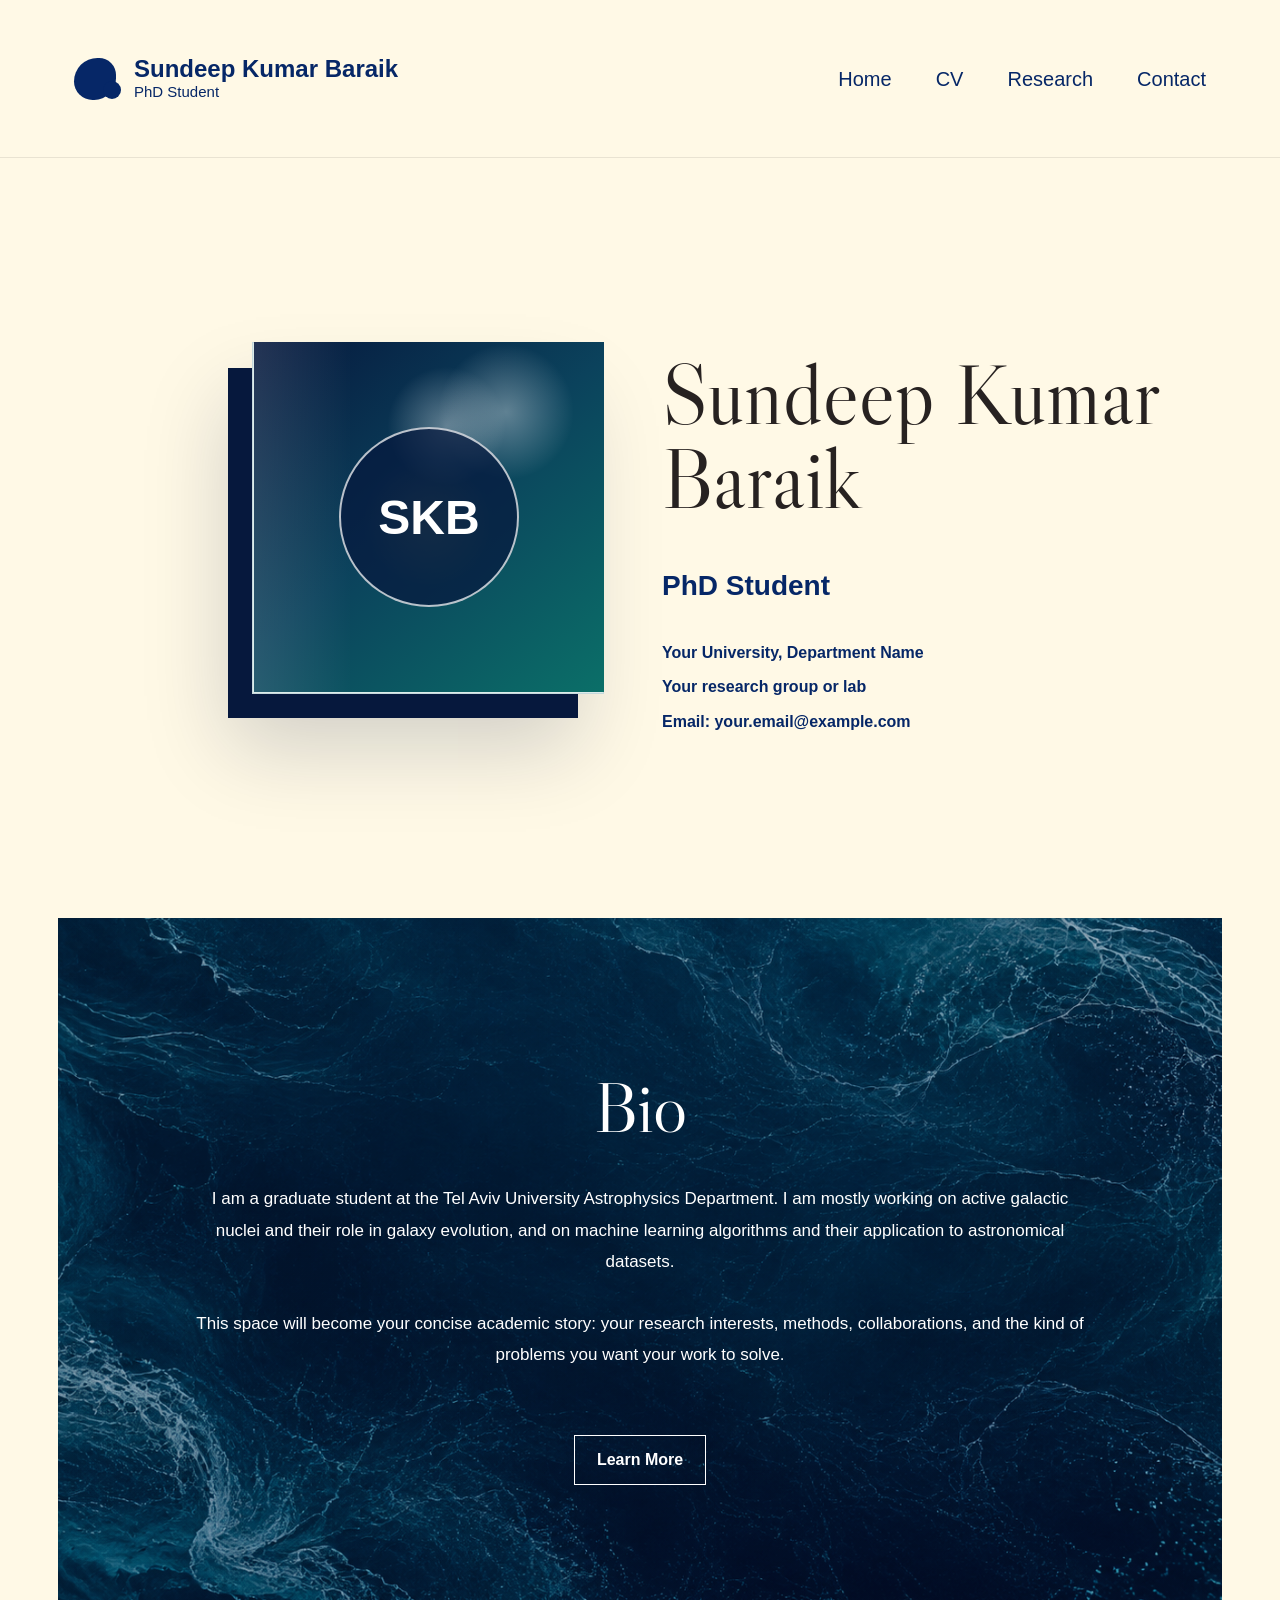
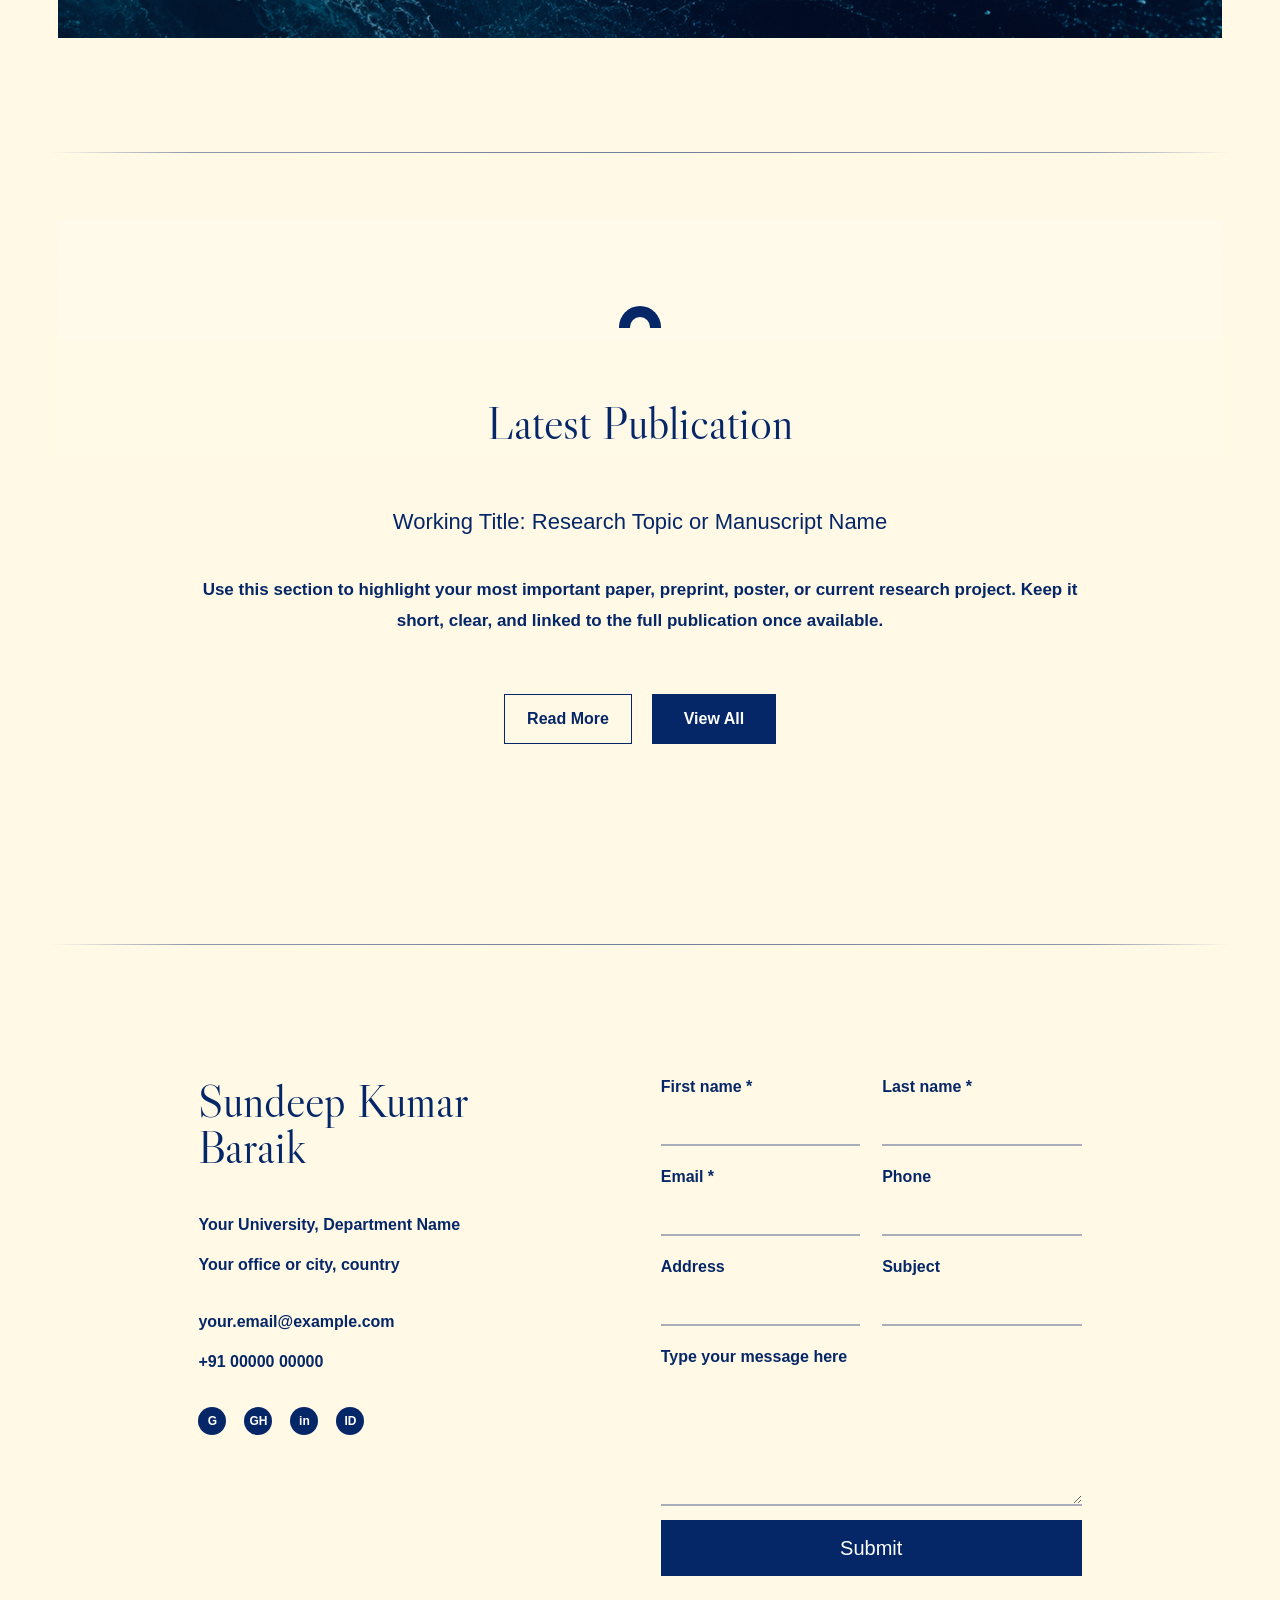
==== index.html @ e33882f5 "Add files via upload" ====
<!DOCTYPE html>
<html lang="en">
  <head>
    <meta charset="UTF-8" />
    <meta name="viewport" content="width=device-width, initial-scale=1.0" />
    <title>Sundeep Kumar Baraik | PhD Student</title>
    <link rel="stylesheet" href="styles.css" />
  </head>
  <body class="home-page">
    <header class="site-header">
      <a class="brand" href="index.html#home" aria-label="Sundeep Kumar Baraik home">
        <span class="brand-mark" aria-hidden="true"></span>
        <span class="brand-copy">
          <strong>Sundeep Kumar Baraik</strong>
          <span>PhD Student</span>
        </span>
      </a>

      <nav class="site-nav" aria-label="Primary navigation">
        <a href="index.html#home">Home</a>
        <a href="cv.html">CV</a>
        <a href="research.html">Research</a>
        <a href="index.html#contact">Contact</a>
      </nav>
    </header>

    <main>
      <section class="hero" id="home" aria-label="Profile introduction">
        <div class="portrait-panel">
          <div class="portrait-frame">
            <div class="portrait-placeholder" role="img" aria-label="Portrait placeholder">
              <span>SKB</span>
            </div>
          </div>
        </div>

        <div class="hero-copy">
          <h1>Sundeep Kumar Baraik</h1>
          <p class="role">PhD Student</p>

          <address>
            <span>Your University, Department Name</span>
            <span>Your research group or lab</span>
            <span>Email: your.email@example.com</span>
          </address>
        </div>
      </section>

      <section class="bio-section" id="cv" aria-label="Bio">
        <div class="bio-background">
          <div class="bio-overlay">
            <h2>Bio</h2>
            <p>
              I am a graduate student at the Tel Aviv University Astrophysics
              Department. I am mostly working on active galactic nuclei and
              their role in galaxy evolution, and on machine learning algorithms
              and their application to astronomical datasets.
            </p>
            <p>
              This space will become your concise academic story: your research
              interests, methods, collaborations, and the kind of problems you
              want your work to solve.
            </p>
            <a class="outline-button light" href="#contact">Learn More</a>
          </div>
        </div>
      </section>

      <div class="section-divider" aria-hidden="true">
        <span></span>
      </div>

      <section class="publication-section" id="research" aria-label="Latest publication">
        <span class="anchor-target" id="blog"></span>
        <span class="section-mark" aria-hidden="true"></span>
        <h2>Latest Publication</h2>
        <h3>Working Title: Research Topic or Manuscript Name</h3>
        <p>
          Use this section to highlight your most important paper, preprint,
          poster, or current research project. Keep it short, clear, and linked
          to the full publication once available.
        </p>
        <div class="button-row">
          <a class="outline-button" href="#">Read More</a>
          <a class="solid-button" href="#">View All</a>
        </div>
      </section>

      <div class="section-divider section-divider-compact" aria-hidden="true">
        <span></span>
      </div>

      <section class="contact-section" id="contact" aria-label="Contact">
        <div class="contact-card">
          <div class="contact-info">
            <h2>Sundeep Kumar Baraik</h2>
            <p>Your University, Department Name</p>
            <p>Your office or city, country</p>
            <p>your.email@example.com</p>
            <p>+91 00000 00000</p>
            <div class="social-links" aria-label="Social links">
              <a href="#" aria-label="Google Scholar">G</a>
              <a href="#" aria-label="GitHub">GH</a>
              <a href="#" aria-label="LinkedIn">in</a>
              <a href="#" aria-label="ORCID">ID</a>
            </div>
          </div>

          <form class="contact-form" aria-label="Contact form">
            <label>
              First name *
              <input type="text" name="first-name" />
            </label>
            <label>
              Last name *
              <input type="text" name="last-name" />
            </label>
            <label>
              Email *
              <input type="email" name="email" />
            </label>
            <label>
              Phone
              <input type="tel" name="phone" />
            </label>
            <label>
              Address
              <input type="text" name="address" />
            </label>
            <label>
              Subject
              <input type="text" name="subject" />
            </label>
            <label class="message-field">
              Type your message here
              <textarea name="message"></textarea>
            </label>
            <button type="submit">Submit</button>
          </form>
        </div>
      </section>
    </main>
  </body>
</html>
---- styles.css ----
/*
  Personal website stylesheet

  How to edit this file:
  - Colors are controlled in :root below. Change a color once there and it updates everywhere.
  - Font sizes are usually named under the section they affect, for example .hero-copy h1.
  - Spacing is usually padding, margin, gap, min-height, or width.
  - Desktop styles come first. Tablet/mobile overrides are near the bottom inside @media blocks.
  - If a desktop change does not show on mobile, check the matching @media rule near the bottom.
*/

@import url("https://fonts.googleapis.com/css2?family=Libre+Caslon+Display&display=swap");

/* Global design tokens: change these to update the whole site color palette. */
:root {
  /* Main brand color used for headings, nav, icons, buttons, and borders. */
  --navy: #062767;
  /* Darker navy, available when stronger contrast is needed. */
  --navy-dark: #041b4b;
  /* Cream section background used in CV, Research, Contact, and header. */
  --cream: #fff9e6;
  /* Slightly deeper cream, available for alternate sections. */
  --cream-deep: #fff3cd;
  /* Main page background. */
  --paper: #fff9e6;
  /* Default text color. */
  --ink: #08245f;
  /* Softer blue for secondary text. */
  --muted: #31528b;
  /* Accent color used for hover states and active nav links. */
  --teal: #0f6f7f;
  /* Form field underline color. */
  --line: rgba(6, 39, 103, 0.35);
}

/* Makes width/height calculations easier and more predictable. */
* {
  box-sizing: border-box;
}

/* Smooth scrolling for anchor links like #contact. */
html {
  scroll-behavior: smooth;
}

/* Whole-site default font and background.
   Change font-family here to change the font everywhere. */
body {
  margin: 0;
  color: var(--ink);
  background: var(--paper);
  font-family: Arial, Helvetica, sans-serif;
}

/* Remove default link underline; links inherit the surrounding text color. */
a {
  color: inherit;
  text-decoration: none;
}

/* Shared Header
   Appears at the top of index.html, cv.html, and research.html.
   Change min-height for header height, padding for header inner spacing,
   and background for the cream header color. */
.site-header {
  display: flex;
  min-height: 158px;
  align-items: center;
  justify-content: space-between;
  gap: 32px;
  padding: 44px min(6vw, 74px);
  background: var(--paper);
  border-bottom: 1px solid rgba(39, 34, 33, 0.1);
  box-shadow: 0 18px 54px rgba(39, 34, 33, 0.08);
}

/* Left brand block: icon plus name/title. */
.brand {
  display: inline-flex;
  align-items: center;
  gap: 18px;
}

/* Abstract logo mark in the header.
   Change width/height to resize the logo. Change background for logo color. */
.brand-mark {
  position: relative;
  width: 42px;
  height: 42px;
  flex: 0 0 auto;
  background: var(--navy);
  border-radius: 58% 42% 54% 46%;
}

/* Small extra circle attached to the logo mark. */
.brand-mark::after {
  position: absolute;
  right: -5px;
  bottom: 1px;
  width: 18px;
  height: 18px;
  content: "";
  background: var(--navy);
  border-radius: 50%;
}

/* Text stack next to the header logo. */
.brand-copy {
  display: grid;
  gap: 3px;
}

/* Header name text. Change font-size to resize your name in the header. */
.brand-copy strong {
  color: var(--navy);
  font-size: 24px;
  font-weight: 800;
  line-height: 1;
}

/* Header subtitle text, currently "PhD Student". */
.brand-copy span {
  color: var(--navy);
  font-size: 15px;
  line-height: 1.1;
}

/* Header navigation links.
   Change gap for distance between links, font-size for nav text size. */
.site-nav {
  display: flex;
  gap: 44px;
  padding-top: 0;
  color: var(--navy);
  font-family: Arial, Helvetica, sans-serif;
  font-size: 20px;
  font-weight: 400;
  line-height: 1;
}

/* Smooth color change when hovering nav links. */
.site-nav a {
  transition: color 140ms ease;
}

/* Nav hover color. */
.site-nav a:hover {
  color: var(--teal);
}

/* Active page nav link, used on cv.html and research.html. */
.site-nav a[aria-current="page"] {
  color: var(--teal);
}

/* Prevents wide content from creating horizontal scrolling. */
main {
  overflow: hidden;
}

/* Home Page: Hero Section
   Controls the large portrait + name section on index.html.
   Change grid-template-columns to adjust photo/text widths.
   Change gap to move photo and text closer/farther apart.
   Change min-height and padding to make the section taller/shorter. */
.hero {
  display: grid;
  grid-template-columns: minmax(320px, 520px) minmax(340px, 560px);
  gap: 84px;
  align-items: center;
  justify-content: center;
  min-height: 768px;
  padding: 96px 44px 86px;
}

/* Aligns portrait block inside the hero grid. */
.portrait-panel {
  display: flex;
  justify-content: flex-end;
}

/* Main homepage photo frame.
   Change width to resize the frame:
   - smaller: width: min(430px, 100%);
   - larger:  width: min(560px, 100%);
   aspect-ratio controls shape. 1 makes it square, 0.92 makes it taller. */
.portrait-frame {
  position: relative;
  width: min(350px, 100%);
  aspect-ratio: 1;
  background: var(--navy);
}

/* Light offset layer behind the portrait. Change top/right for offset amount. */
.portrait-frame::before {
  position: absolute;
  top: -26px;
  right: -26px;
  width: 100%;
  height: 100%;
  content: "";
  background: #d7e0e2;
  border: 1px solid rgba(6, 39, 103, 0.1);
}

/* Placeholder portrait area.
   Replace this with an img later if you provide a real photo.
   inset controls how the image overlaps the navy frame. */
.portrait-placeholder {
  position: absolute;
  inset: -26px -26px 26px 26px;
  display: grid;
  place-items: center;
  overflow: hidden;
  background:
    radial-gradient(circle at 50% 31%, rgba(255, 255, 255, 0.92) 0 7%, transparent 8%),
    radial-gradient(circle at 50% 54%, rgba(255, 255, 255, 0.55) 0 18%, transparent 19%),
    linear-gradient(140deg, #112457, #24616f 52%, #d7c37a);
}

/* Decorative highlight over the placeholder portrait. */
.portrait-placeholder::before {
  position: absolute;
  inset: 0;
  content: "";
  background:
    linear-gradient(90deg, rgba(255, 255, 255, 0.12), transparent 28%),
    radial-gradient(circle at 72% 20%, rgba(255, 255, 255, 0.35), transparent 18%);
}

/* SKB initials circle inside the placeholder.
   Change width/height for circle size and font-size for initials size. */
.portrait-placeholder span {
  position: relative;
  display: grid;
  width: 180px;
  height: 180px;
  place-items: center;
  color: #fff;
  background: rgba(6, 39, 103, 0.6);
  border: 2px solid rgba(255, 255, 255, 0.74);
  border-radius: 50%;
  font-size: 48px;
  font-weight: 800;
}

/* Right-side homepage text block. */
.hero-copy {
  padding-top: 0px;
}

/* Small uppercase label above your homepage name. */
.kicker {
  margin: 0 0 18px;
  color: var(--teal);
  font-size: 14px;
  font-weight: 800;
  text-transform: uppercase;
}

/* Main homepage name.
   Change font-size for desktop name size.
   Also check @media rules near the bottom for tablet/mobile name sizes. */
.hero-copy h1 {
  max-width: 680px;
  margin: 0;
  color: var(--navy);
  font-size: 56px;
  font-weight: 800;
  line-height: 0.96;
}

/* Homepage role text under the large name. */
.role {
  margin: 48px 0 40px;
  color: var(--navy);
  font-size: 27px;
  font-weight: 600;
  line-height: 1.2;
}

/* Homepage affiliation/contact text under the role. */
address {
  display: grid;
  gap: 14px;
  color: var(--navy);
  font-size: 16px;
  font-style: normal;
  font-weight: 600;
  line-height: 1.3;
}

/* Homepage visual experiment
   These rules affect index.html only because the body has class="home-page".
   If you like this style, we can later copy the same visual language to CV and Research.

   Quick edits:
   - Header color: change .home-page .site-header background.
   - Homepage font: change .home-page font-family.
   - Big name color/size: change .home-page .hero-copy h1.
   - Header nav color: change .home-page .site-nav and .home-page .site-nav a:hover.
*/
.home-page {
  color: #272221;
  background: #fff9e6;
  font-family: "Avenir Next", "Segoe UI", Arial, Helvetica, sans-serif;
}

.home-page .site-header {
  min-height: 158px;
  align-items: center;
  justify-content: space-between;
  padding: 44px min(6vw, 74px);
  background: #fff9e6;
  border-bottom: 1px solid rgba(39, 34, 33, 0.1);
  box-shadow: 0 18px 54px rgba(39, 34, 33, 0.08);
}

.home-page .brand-mark {
  background: var(--navy);
}

.home-page .brand-mark::after {
  background: var(--navy);
}

.home-page .brand-copy strong,
.home-page .brand-copy span {
  color: var(--navy);
}

.home-page .brand-copy strong {
  font-family: Arial, Helvetica, sans-serif;
  font-size: 24px;
  font-weight: 800;
}

.home-page .brand-copy span {
  font-family: Arial, Helvetica, sans-serif;
  font-size: 15px;
}

.home-page .site-nav {
  color: #272221;
}

.home-page .site-nav {
  width: auto;
  justify-content: flex-end;
  gap: 44px;
  padding-top: 0;
  color: var(--navy);
  font-family: Arial, Helvetica, sans-serif;
  font-size: 20px;
  font-weight: 400;
  line-height: 1;
}

.home-page .site-nav a:hover {
  color: #7a5a42;
}

.home-page .site-nav a:last-child {
  min-width: 0;
  margin-left: 0;
  padding: 0;
  color: inherit;
  background: transparent;
  border-radius: 0;
  text-align: inherit;
  font-size: inherit;
  font-weight: inherit;
}

.home-page .site-nav a:last-child:hover {
  color: #7a5a42;
  background: transparent;
}

.home-page .hero {
  min-height: 760px;
  background: #fff9e6;
}

.home-page .portrait-frame {
  background: #06183d;
  box-shadow: 0 30px 80px rgba(6, 24, 61, 0.18);
}

.home-page .portrait-frame::before {
  background: #dcecea;
}

.home-page .portrait-placeholder {
  background:
    radial-gradient(circle at 55% 24%, rgba(255, 255, 255, 0.34), transparent 18%),
    radial-gradient(circle at 50% 52%, rgba(244, 201, 93, 0.18), transparent 26%),
    linear-gradient(140deg, #06183d, #0b425c 48%, #0b6f68 100%);
}

.home-page .portrait-placeholder span {
  background: rgba(6, 24, 61, 0.72);
  border-color: rgba(255, 255, 255, 0.72);
}

.home-page .kicker {
  color: #7a5a42;
  font-size: 13px;
  font-weight: 900;
}

.home-page .hero-copy h1 {
  color: #272221;
  font-family: "ITC Founder's Caslon", "Founders Caslon", "Libre Caslon Display", Georgia, "Times New Roman", serif;
  font-size: 84px;
  font-weight: 500;
  line-height: 1;
}

.home-page .role {
  color: var(--navy);
  font-family: Arial, Helvetica, sans-serif;
  font-size: 28px;
  font-weight: 700;
}

.home-page address {
  color: var(--navy);
  font-family: Arial, Helvetica, sans-serif;
  font-weight: 700;
}

/* Home Page: Bio Image Section
   Controls the wide image-backed Bio block on index.html. */
.bio-section {
  padding: 0 min(4.5vw, 90px) 86px;
}

/* Bio background image and dark overlay.
   Change url(...) to use a different image.
   Change min-height to make the image band taller/shorter.
   Change rgba values in linear-gradient for overlay darkness. */
.bio-background {
  display: grid;
  min-height: 720px;
  place-items: center;
  background:
    linear-gradient(rgba(5, 28, 70, 0.28), rgba(5, 28, 70, 0.3)),
    url("assets/bio-abstract-network.png") center / cover;
}

/* Centers the Bio text over the image. */
.bio-overlay {
  display: grid;
  justify-items: center;
  width: min(920px, calc(100% - 36px));
  color: #fff;
  text-align: center;
}

/* Bio section title. */
.bio-overlay h2 {
  margin: 0 0 40px;
  font-family: "ITC Founder's Caslon", "Founders Caslon", "Libre Caslon Display", Georgia, "Times New Roman", serif;
  font-size: 72px;
  font-weight: 500;
  line-height: 1;
}

/* Bio paragraph text. */
.bio-overlay p {
  max-width: 900px;
  margin: 0 0 30px;
  font-size: 17px;
  line-height: 1.85;
}

/* Homepage section dividers
   Fine horizontal line between major homepage sections.
   Change min-height to add/remove vertical spacing.
   Change width in ::before to make the line longer/shorter. */
.section-divider {
  position: relative;
  min-height: 96px;
  overflow: hidden;
  background: var(--paper);
}

.section-divider::before {
  position: absolute;
  top: 28px;
  left: 50%;
  width: min(1180px, calc(100% - 72px));
  height: 1px;
  content: "";
  background: linear-gradient(90deg, transparent, rgba(6, 39, 103, 0.46) 12%, rgba(6, 39, 103, 0.58) 50%, rgba(6, 39, 103, 0.46) 88%, transparent);
  transform: translateX(-50%);
}

.section-divider::after {
  display: none;
}

.section-divider-compact {
  min-height: 86px;
}

.section-divider span {
  display: none;
}

/* Shared Buttons
   Used by Learn More, Read More, View All, Download CV, and Submit.
   Change min-height/padding for button size and font-size for button text. */
.outline-button,
.solid-button,
.contact-form button {
  display: inline-flex;
  min-width: 124px;
  min-height: 50px;
  align-items: center;
  justify-content: center;
  padding: 12px 22px;
  border: 1px solid var(--navy);
  font: inherit;
  font-size: 16px;
  font-weight: 700;
  cursor: pointer;
}

/* Outline button on light backgrounds. */
.outline-button {
  color: var(--navy);
  background: transparent;
}

/* Outline button on dark/image backgrounds. */
.outline-button.light {
  margin-top: 34px;
  color: #fff;
  border-color: #fff;
}

/* Filled navy buttons. */
.solid-button,
.contact-form button {
  color: #fff;
  background: var(--navy);
}

/* Shared button hover state. */
.outline-button:hover,
.solid-button:hover,
.contact-form button:hover {
  background: var(--teal);
  border-color: var(--teal);
  color: #fff;
}

/* Home Page: Latest Publication Section
   This is the cream "Latest Publication" block on index.html. */
.publication-section {
  position: relative;
  display: grid;
  justify-items: center;
  margin: 0 min(4.5vw, 90px) 86px;
  padding: 86px 32px;
  color: var(--navy);
  background:
    linear-gradient(180deg, rgba(255, 255, 255, 0.18), transparent 44%),
    var(--cream);
  text-align: center;
}

/* Invisible anchor used to make the Blog nav link land near this section. */
.anchor-target {
  position: absolute;
  top: 0;
}

/* Small arch icon above "Latest Publication". */
.section-mark {
  width: 42px;
  height: 22px;
  margin-bottom: 66px;
  border: 11px solid var(--navy);
  border-bottom: 0;
  border-radius: 42px 42px 0 0;
}

/* Latest Publication title. */
.publication-section h2 {
  margin: 0 0 58px;
  font-family: "ITC Founder's Caslon", "Founders Caslon", "Libre Caslon Display", Georgia, "Times New Roman", serif;
  font-size: 46px;
  font-weight: 500;
}

/* Latest Publication subtitle/paper title. */
.publication-section h3 {
  margin: 0 0 40px;
  font-size: 22px;
  font-weight: 500;
}

/* Latest Publication paragraph. */
.publication-section p {
  max-width: 900px;
  margin: 0;
  font-size: 17px;
  font-weight: 600;
  line-height: 1.8;
}

/* Button row inside Latest Publication. */
.button-row {
  display: flex;
  gap: 20px;
  margin-top: 58px;
}

/* Shared Contact Section
   Used on index.html, cv.html, and research.html. */
.contact-section {
  padding: 0 min(4.5vw, 90px) 88px;
}

/* Contact card layout.
   Change grid-template-columns to adjust left/right column widths.
   Change gap for space between contact info and form.
   Change padding to resize inner spacing. */
.contact-card {
  display: grid;
  grid-template-columns: minmax(280px, 0.88fr) minmax(420px, 1fr);
  gap: 92px;
  min-height: 620px;
  padding: 76px min(11vw, 220px);
  color: var(--navy);
  background: var(--cream);
}

/* Contact name heading. */
.contact-info h2 {
  margin: 0 0 44px;
  font-family: "ITC Founder's Caslon", "Founders Caslon", "Libre Caslon Display", Georgia, "Times New Roman", serif;
  font-size: 46px;
  font-weight: 500;
  line-height: 1;
}

/* Contact address/email/phone text. */
.contact-info p {
  margin: 0 0 18px;
  font-size: 16px;
  font-weight: 600;
  line-height: 1.35;
}

/* Adds extra space before email/phone group. */
.contact-info p:nth-of-type(3) {
  margin-top: 36px;
}

/* Social icon row. */
.social-links {
  display: flex;
  gap: 18px;
  margin-top: 34px;
}

/* Individual social icon circles. */
.social-links a {
  display: grid;
  min-width: 28px;
  height: 28px;
  place-items: center;
  color: #fff;
  background: var(--navy);
  border-radius: 50%;
  font-size: 12px;
  font-weight: 800;
}

/* Contact form two-column layout on desktop. */
.contact-form {
  display: grid;
  grid-template-columns: 1fr 1fr;
  gap: 22px 22px;
  align-content: start;
}

/* Form labels. */
.contact-form label {
  display: grid;
  gap: 12px;
  color: var(--navy);
  font-size: 16px;
  font-weight: 600;
}

/* Form inputs and textarea.
   Change border-bottom for underline thickness/color.
   Change min-height for input height. */
.contact-form input,
.contact-form textarea {
  width: 100%;
  min-height: 38px;
  padding: 8px 0;
  color: var(--navy);
  background: transparent;
  border: 0;
  border-bottom: 2px solid var(--line);
  border-radius: 0;
  font: inherit;
  outline: 0;
}

/* Message box height. */
.contact-form textarea {
  min-height: 128px;
  resize: vertical;
}

/* Input underline color when typing. */
.contact-form input:focus,
.contact-form textarea:focus {
  border-bottom-color: var(--navy);
}

/* Makes message field and submit button span the full form width. */
.message-field,
.contact-form button {
  grid-column: 1 / -1;
}

/* Submit button sizing. */
.contact-form button {
  width: 100%;
  min-height: 56px;
  margin-top: -8px;
  border-color: var(--navy);
  font-size: 20px;
  font-weight: 500;
}

/* CV Page
   Styles below control cv.html. */
.cv-page {
  background: var(--paper);
}

/* CV About Me image-backed band. */
.cv-about {
  display: grid;
  min-height: 720px;
  place-items: center;
  padding: 96px 24px 88px;
  color: #ffffff;
  background:
    linear-gradient(rgba(5, 28, 70, 0.34), rgba(5, 28, 70, 0.46)),
    url("assets/cv-about-abstract.png") center / cover;
  text-align: center;
}

/* Width and alignment of CV about text. */
.cv-copy {
  display: grid;
  justify-items: center;
  width: min(1040px, calc(100% - 36px));
}

.cv-copy h1 {
  margin: 0 0 62px;
  color: #ffffff;
  font-family: "ITC Founder's Caslon", "Founders Caslon", "Libre Caslon Display", Georgia, "Times New Roman", serif;
  font-size: 78px;
  font-weight: 500;
  line-height: 1;
}

/* CV about paragraphs. */
.cv-copy p {
  max-width: 1000px;
  margin: 0 0 32px;
  font-size: 17px;
  font-weight: 600;
  line-height: 1.8;
}

/* Download CV button spacing. */
.cv-copy .outline-button {
  margin-top: 28px;
  color: #ffffff;
  background: rgba(255, 255, 255, 0.08);
  border-color: #ffffff;
}

.cv-copy .outline-button:hover {
  color: var(--navy);
  background: #ffffff;
  border-color: #ffffff;
}

/* CV Education heading white band. */
.cv-heading {
  display: grid;
  min-height: 458px;
  place-items: center;
  padding: 82px 24px 70px;
  background: var(--paper);
  text-align: center;
}

/* Education heading text. */
.cv-heading h2 {
  margin: 52px 0 0;
  color: #272221;
  font-family: "ITC Founder's Caslon", "Founders Caslon", "Libre Caslon Display", Georgia, "Times New Roman", serif;
  font-size: 45px;
  font-weight: 500;
}

/* Decorative icon above Education. */
.cv-symbol {
  position: relative;
  width: 54px;
  height: 42px;
}

/* Icon shapes for Education. */
.cv-symbol::before,
.cv-symbol::after {
  position: absolute;
  bottom: 0;
  content: "";
  background: var(--navy);
  border-radius: 50% 50% 0 0;
}

.cv-symbol::before {
  left: 0;
  width: 29px;
  height: 29px;
}

.cv-symbol::after {
  right: 0;
  width: 29px;
  height: 29px;
}

/* Center dot of Education icon. */
.cv-symbol {
  background:
    radial-gradient(circle at 50% 13px, var(--navy) 0 14px, transparent 15px);
}

/* Education timeline/list area.
   Change grid-template-columns if you want 2 columns or 4 columns.
   Change padding for vertical spacing. */
.education-section {
  display: grid;
  grid-template-columns: repeat(3, minmax(0, 1fr));
  gap: 48px;
  min-height: 420px;
  align-items: start;
  padding: 128px min(12vw, 250px) 112px;
  color: var(--navy);
  background: var(--cream);
  text-align: center;
}

/* Education years. */
.education-item h3 {
  margin: 0 0 52px;
  font-size: 22px;
  font-weight: 700;
}

/* Education degree/school/location text. */
.education-item p {
  margin: 0 0 14px;
  font-size: 17px;
  font-weight: 600;
  line-height: 1.45;
}

/* Extra spacing above contact section on CV page. */
.cv-contact {
  padding-top: 88px;
}

/* Footer used on secondary pages. */
.site-footer {
  display: flex;
  min-height: 96px;
  align-items: center;
  justify-content: center;
  padding: 24px;
  color: var(--navy);
  background: var(--paper);
  font-size: 14px;
  font-weight: 600;
  text-align: center;
}

/* Research Page
   Styles below control research.html. */
.research-page {
  background: var(--paper);
}

/* Research title white band. */
.research-title {
  display: grid;
  min-height: 370px;
  place-items: center;
  padding: 64px 24px;
  background: var(--paper);
}

/* Research page title. */
.research-title h1 {
  margin: 0;
  color: #272221;
  font-family: "ITC Founder's Caslon", "Founders Caslon", "Libre Caslon Display", Georgia, "Times New Roman", serif;
  font-size: 78px;
  font-weight: 500;
  line-height: 1;
}

/* Research intro cream text band. */
.research-intro {
  display: grid;
  min-height: 438px;
  place-items: center;
  padding: 92px 24px 82px;
  color: var(--navy);
  background: var(--cream);
  text-align: center;
}

/* Width and alignment of research intro text. */
.research-copy {
  display: grid;
  justify-items: center;
  width: min(1040px, 100%);
}

/* Research intro paragraphs. */
.research-copy p {
  max-width: 1000px;
  margin: 0 0 32px;
  font-size: 17px;
  font-weight: 600;
  line-height: 1.8;
}

/* Published Papers heading white band. */
.papers-heading {
  display: grid;
  min-height: 340px;
  place-items: center;
  padding: 82px 24px 48px;
  background: var(--paper);
  text-align: center;
}

/* Published Papers title. */
.papers-heading h2 {
  margin: 58px 0 0;
  color: #272221;
  font-family: "ITC Founder's Caslon", "Founders Caslon", "Libre Caslon Display", Georgia, "Times New Roman", serif;
  font-size: 45px;
  font-weight: 500;
}

/* Decorative icon above Published Papers. */
.paper-symbol {
  position: relative;
  width: 46px;
  height: 34px;
  background: var(--navy);
  border-radius: 50% 50% 0 0;
}

/* Decorative icon lower shapes. */
.paper-symbol::before,
.paper-symbol::after {
  position: absolute;
  bottom: -9px;
  content: "";
  background: var(--navy);
}

.paper-symbol::before {
  left: 5px;
  width: 36px;
  height: 10px;
}

.paper-symbol::after {
  left: 9px;
  width: 28px;
  height: 19px;
  clip-path: polygon(0 0, 100% 0, 100% 100%, 0 72%);
}

/* Publication list area.
   Change padding to move the list closer/farther from the heading. */
.publication-list-section {
  padding: 36px min(12vw, 250px) 110px;
  background: var(--paper);
}

/* Ordered publication list.
   Change max-width to make the citation column wider/narrower. */
.publication-list {
  display: grid;
  gap: 28px;
  max-width: 1120px;
  margin: 0 auto;
  padding: 0;
  color: var(--navy);
  counter-reset: publications;
  list-style: none;
}

/* Individual publication item.
   Change font-size for citation text size.
   Change background for card color.
   Change border-left for the vertical navy stripe. */
.publication-list li {
  position: relative;
  padding: 28px 32px 28px 76px;
  background: var(--cream);
  border-left: 6px solid var(--navy);
  font-size: 18px;
  font-weight: 600;
  line-height: 1.75;
}

/* Automatic publication number. */
.publication-list li::before {
  position: absolute;
  top: 30px;
  left: 28px;
  color: var(--teal);
  content: counter(publications) ".";
  counter-increment: publications;
  font-size: 18px;
  font-weight: 800;
}

/* Italic journal name styling. */
.publication-list em {
  font-style: italic;
}

/* Extra spacing above contact section on Research page. */
.research-contact {
  padding-top: 42px;
}

/* Tablet layout changes.
   These override desktop styles when the browser width is 1100px or smaller. */
@media (max-width: 1100px) {
  /* Homepage hero becomes slightly narrower. */
  .hero {
    grid-template-columns: minmax(300px, 430px) minmax(320px, 480px);
    gap: 54px;
  }

  /* Tablet homepage name size. */
  .hero-copy h1 {
    font-size: 60px;
  }

  /* Contact card gets smaller side padding. */
  .contact-card {
    padding: 68px 72px;
  }
}

/* Small tablet / large phone layout changes.
   These override desktop styles when the browser width is 860px or smaller. */
@media (max-width: 860px) {
  /* Header stacks logo and nav vertically. */
  .site-header {
    min-height: auto;
    flex-direction: column;
    padding: 34px 24px;
  }

  /* Nav wraps to multiple lines if needed. */
  .site-nav {
    flex-wrap: wrap;
    gap: 18px 26px;
    padding-top: 0;
  }

  /* Homepage hero becomes one column: portrait above text. */
  .hero {
    grid-template-columns: 1fr;
    gap: 42px;
    min-height: auto;
    padding: 72px 24px;
  }

  /* Centers portrait on smaller screens. */
  .portrait-panel {
    justify-content: center;
  }

  /* Smaller portrait frame on tablet/mobile. */
  .portrait-frame {
    width: min(460px, calc(100% - 26px));
  }

  /* Centers homepage text block. */
  .hero-copy {
    max-width: 620px;
    padding-top: 0;
    margin: 0 auto;
  }

  /* Tablet homepage name size. */
  .hero-copy h1 {
    font-size: 52px;
  }

  /* Smaller side padding for image/contact sections. */
  .bio-section,
  .contact-section {
    padding-inline: 22px;
  }

  /* Shorter Bio image band. */
  .bio-background {
    min-height: 620px;
  }

  /* Tablet Bio title size. */
  .bio-overlay h2 {
    font-size: 54px;
  }

  /* Reduces side margin on Latest Publication. */
  .publication-section {
    margin-inline: 22px;
  }

  /* Contact form becomes one column on smaller screens. */
  .contact-card {
    grid-template-columns: 1fr;
    gap: 48px;
    padding: 54px 34px;
  }

  /* Shorter title bands on Research page. */
  .research-title {
    min-height: 280px;
  }

  /* Tablet CV/Research title size. */
  .cv-copy h1,
  .research-title h1 {
    font-size: 56px;
  }

  /* Smaller CV/Research intro padding. */
  .cv-about,
  .research-intro {
    min-height: auto;
    padding: 68px 24px;
  }

  /* Shorter CV/Research section-heading bands. */
  .cv-heading,
  .papers-heading {
    min-height: 320px;
  }

  /* Education items stack vertically. */
  .education-section {
    grid-template-columns: 1fr;
    min-height: auto;
    gap: 72px;
    padding: 82px 24px;
  }

  /* Less space below education year on mobile/tablet. */
  .education-item h3 {
    margin-bottom: 28px;
  }

  /* Publication list gets smaller side padding. */
  .publication-list-section {
    padding-inline: 22px;
  }

  /* Homepage-only version of the mobile header rules.
     Needed because the homepage has stronger scoped header styles above. */
  .home-page .site-header {
    align-items: flex-start;
    flex-direction: column;
    padding: 30px 24px;
  }

  .home-page .site-nav {
    justify-content: flex-start;
    gap: 18px 28px;
    font-size: 20px;
  }

  .home-page .site-nav a:last-child {
    min-width: 0;
    margin-left: 0;
    padding: 0;
    font-size: inherit;
  }

  .home-page .hero {
    background: #fff9e6;
  }
}

/* Phone layout changes.
   These override desktop/tablet styles when the browser width is 560px or smaller. */
@media (max-width: 560px) {
  /* Header name size on phones. */
  .brand-copy strong {
    font-size: 20px;
  }

  /* Homepage name size on phones. */
  .hero-copy h1 {
    font-size: 42px;
  }

  /* Homepage role spacing and size on phones. */
  .role {
    margin: 30px 0;
    font-size: 22px;
  }

  /* SKB initials circle becomes smaller on phones. */
  .portrait-placeholder span {
    width: 130px;
    height: 130px;
    font-size: 36px;
  }

  /* Shared section heading size on phones. */
  .bio-overlay h2,
  .publication-section h2,
  .contact-info h2,
  .cv-copy h1,
  .cv-heading h2,
  .research-title h1,
  .papers-heading h2 {
    font-size: 38px;
  }

  /* Shared paragraph size on phones. */
  .bio-overlay p,
  .publication-section p,
  .cv-copy p,
  .research-copy p {
    font-size: 15px;
    line-height: 1.7;
  }

  /* Publication citation card is more compact on phones. */
  .publication-list li {
    padding: 24px 22px 24px 58px;
    font-size: 15px;
  }

  /* Publication number position/size on phones. */
  .publication-list li::before {
    left: 22px;
    font-size: 15px;
  }

  /* Buttons/form become single-column on phones. */
  .button-row,
  .contact-form {
    grid-template-columns: 1fr;
  }

  /* Latest Publication buttons get a fixed compact width. */
  .button-row {
    display: grid;
    width: min(260px, 100%);
  }

  /* Homepage-only phone typography. */
  .home-page .brand-copy strong {
    font-size: 20px;
  }

  .home-page .hero-copy h1 {
    font-size: 42px;
  }

  .home-page .site-nav {
    font-size: 18px;
  }

  .home-page .site-nav a:last-child {
    min-width: 0;
    padding: 0;
    font-size: inherit;
  }
}
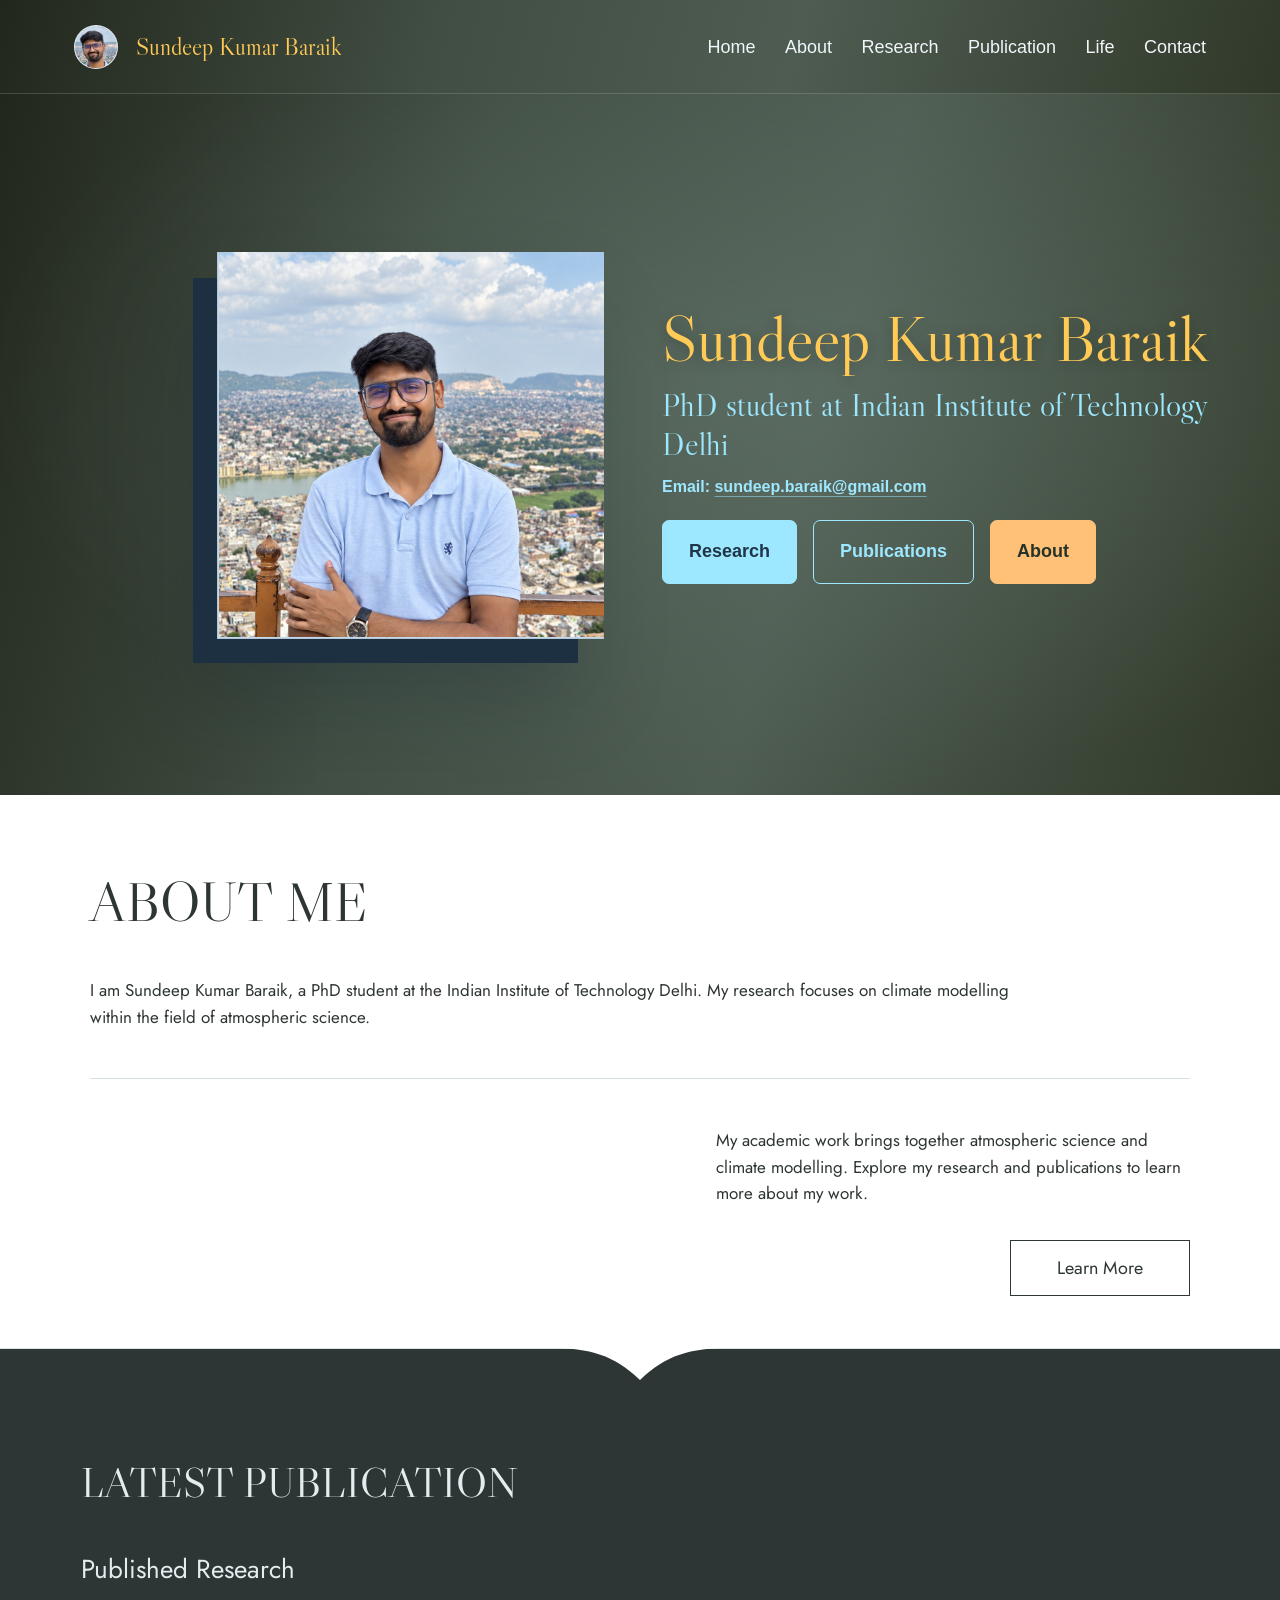
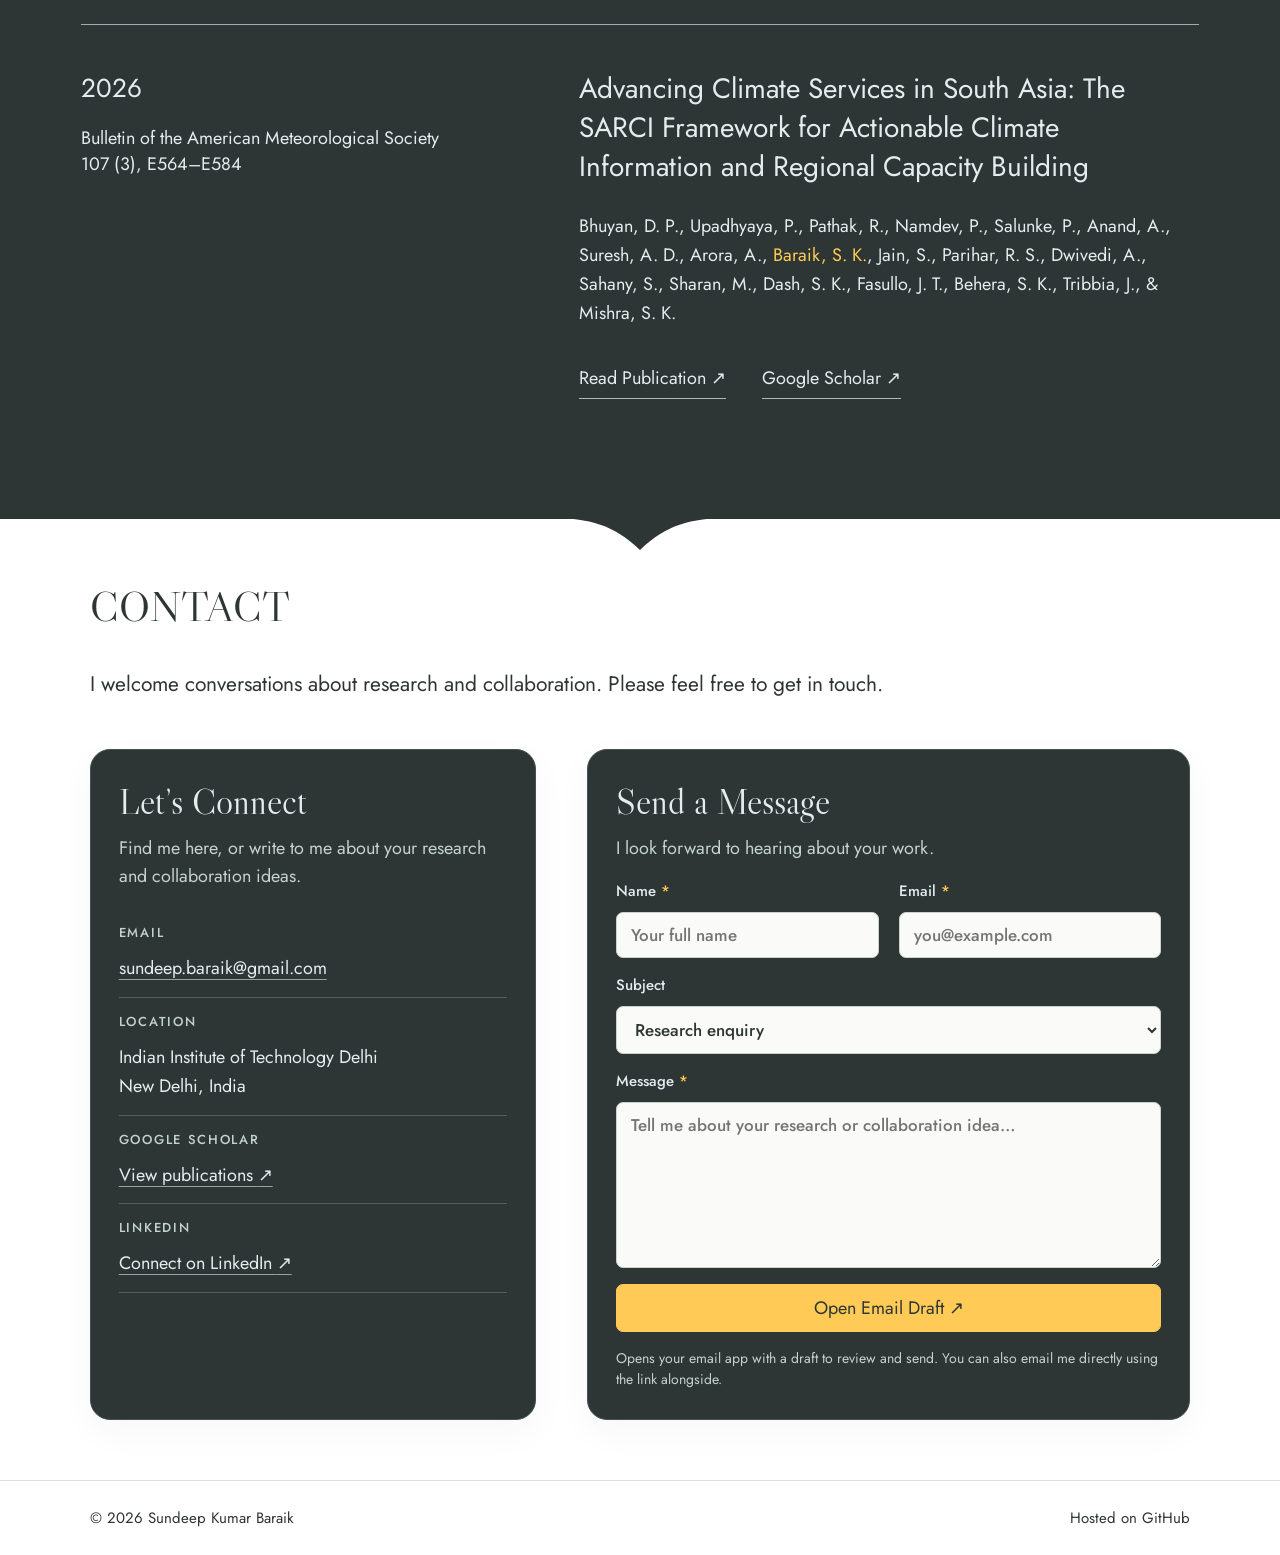
==== commit 69498afa: "Add files via upload" ====
--- a/index.html
+++ b/index.html
@@ -9,17 +9,20 @@
   <body class="home-page">
     <header class="site-header">
       <a class="brand" href="index.html#home" aria-label="Sundeep Kumar Baraik home">
-        <span class="brand-mark" aria-hidden="true"></span>
+        <span class="brand-avatar" aria-hidden="true">
+          <img src="assets/sundeep-portrait-enhanced.png" alt="" />
+        </span>
         <span class="brand-copy">
           <strong>Sundeep Kumar Baraik</strong>
-          <span>PhD Student</span>
         </span>
       </a>
 
       <nav class="site-nav" aria-label="Primary navigation">
         <a href="index.html#home">Home</a>
-        <a href="cv.html">CV</a>
+        <a href="about.html">About</a>
         <a href="research.html">Research</a>
+        <a href="publication.html">Publication</a>
+        <a href="life.html">Life</a>
         <a href="index.html#contact">Contact</a>
       </nav>
     </header>
@@ -28,117 +31,132 @@
       <section class="hero" id="home" aria-label="Profile introduction">
         <div class="portrait-panel">
           <div class="portrait-frame">
-            <div class="portrait-placeholder" role="img" aria-label="Portrait placeholder">
-              <span>SKB</span>
-            </div>
+            <img class="portrait-photo" src="assets/sundeep-portrait-enhanced.png" alt="Sundeep Kumar Baraik" fetchpriority="high" decoding="async" />
           </div>
         </div>
 
         <div class="hero-copy">
           <h1>Sundeep Kumar Baraik</h1>
-          <p class="role">PhD Student</p>
+          <p class="role">PhD student at Indian Institute of Technology Delhi</p>
 
           <address>
-            <span>Your University, Department Name</span>
-            <span>Your research group or lab</span>
-            <span>Email: your.email@example.com</span>
+            <span>Email: <a href="mailto:sundeep.baraik@gmail.com">sundeep.baraik@gmail.com</a></span>
           </address>
-        </div>
-      </section>
-
-      <section class="bio-section" id="cv" aria-label="Bio">
-        <div class="bio-background">
-          <div class="bio-overlay">
-            <h2>Bio</h2>
-            <p>
-              I am a graduate student at the Tel Aviv University Astrophysics
-              Department. I am mostly working on active galactic nuclei and
-              their role in galaxy evolution, and on machine learning algorithms
-              and their application to astronomical datasets.
-            </p>
-            <p>
-              This space will become your concise academic story: your research
-              interests, methods, collaborations, and the kind of problems you
-              want your work to solve.
-            </p>
-            <a class="outline-button light" href="#contact">Learn More</a>
+          <div class="hero-actions" aria-label="Explore my academic work">
+            <a href="research.html">Research</a>
+            <a href="research.html#publications">Publications</a>
+            <a href="about.html">About</a>
           </div>
         </div>
       </section>
 
-      <div class="section-divider" aria-hidden="true">
-        <span></span>
-      </div>
-
-      <section class="publication-section" id="research" aria-label="Latest publication">
-        <span class="anchor-target" id="blog"></span>
-        <span class="section-mark" aria-hidden="true"></span>
-        <h2>Latest Publication</h2>
-        <h3>Working Title: Research Topic or Manuscript Name</h3>
-        <p>
-          Use this section to highlight your most important paper, preprint,
-          poster, or current research project. Keep it short, clear, and linked
-          to the full publication once available.
-        </p>
-        <div class="button-row">
-          <a class="outline-button" href="#">Read More</a>
-          <a class="solid-button" href="#">View All</a>
+      <section class="about-section" id="cv" aria-labelledby="about-title">
+        <div class="about-inner">
+          <h2 id="about-title">About Me</h2>
+          <p class="about-intro">
+            I am Sundeep Kumar Baraik, a PhD student at the Indian Institute of
+            Technology Delhi. My research focuses on climate modelling within
+            the field of atmospheric science.
+          </p>
+          <div class="about-details">
+            <p>
+              My academic work brings together atmospheric science and climate
+              modelling. Explore my research and publications to learn more
+              about my work.
+            </p>
+            <a class="outline-button" href="research.html">Learn More</a>
+          </div>
         </div>
       </section>
 
-      <div class="section-divider section-divider-compact" aria-hidden="true">
-        <span></span>
-      </div>
-
-      <section class="contact-section" id="contact" aria-label="Contact">
-        <div class="contact-card">
-          <div class="contact-info">
-            <h2>Sundeep Kumar Baraik</h2>
-            <p>Your University, Department Name</p>
-            <p>Your office or city, country</p>
-            <p>your.email@example.com</p>
-            <p>+91 00000 00000</p>
-            <div class="social-links" aria-label="Social links">
-              <a href="#" aria-label="Google Scholar">G</a>
-              <a href="#" aria-label="GitHub">GH</a>
-              <a href="#" aria-label="LinkedIn">in</a>
-              <a href="#" aria-label="ORCID">ID</a>
-            </div>
+      <section class="latest-publication" id="research" aria-labelledby="latest-title">
+        <svg class="publication-dip" viewBox="0 0 180 32" aria-hidden="true" focusable="false">
+          <path d="M0 0H180C140 0 116 7 90 32C64 7 40 0 0 0Z" fill="#ffffff" />
+        </svg>
+        <div class="latest-inner">
+          <h2 id="latest-title">Latest Publication</h2>
+          <p class="latest-label">Published Research</p>
+          <div class="latest-content">
+            <p class="latest-year">2026 <span>Bulletin of the American Meteorological Society<br />107 (3), E564–E584</span></p>
+            <article>
+              <h3>Advancing Climate Services in South Asia: The SARCI Framework for Actionable Climate Information and Regional Capacity Building</h3>
+              <p class="publication-authors">Bhuyan, D. P., Upadhyaya, P., Pathak, R., Namdev, P., Salunke, P., Anand, A., Suresh, A. D., Arora, A., <span class="author-highlight">Baraik, S. K.</span>, Jain, S., Parihar, R. S., Dwivedi, A., Sahany, S., Sharan, M., Dash, S. K., Fasullo, J. T., Behera, S. K., Tribbia, J., &amp; Mishra, S. K.</p>
+              <div class="latest-actions">
+                <a href="https://doi.org/10.1175/BAMS-D-25-0172.1" target="_blank" rel="noopener noreferrer">Read Publication <span aria-hidden="true">↗</span></a>
+                <a href="https://scholar.google.com/citations?user=TT_LjRwAAAAJ&amp;hl=en&amp;sortby=pubdate" target="_blank" rel="noopener noreferrer">Google Scholar <span aria-hidden="true">↗</span></a>
+              </div>
+            </article>
           </div>
-
-          <form class="contact-form" aria-label="Contact form">
-            <label>
-              First name *
-              <input type="text" name="first-name" />
-            </label>
-            <label>
-              Last name *
-              <input type="text" name="last-name" />
-            </label>
-            <label>
-              Email *
-              <input type="email" name="email" />
-            </label>
-            <label>
-              Phone
-              <input type="tel" name="phone" />
-            </label>
-            <label>
-              Address
-              <input type="text" name="address" />
-            </label>
-            <label>
-              Subject
-              <input type="text" name="subject" />
-            </label>
-            <label class="message-field">
-              Type your message here
-              <textarea name="message"></textarea>
-            </label>
-            <button type="submit">Submit</button>
-          </form>
         </div>
       </section>
+
+      <section class="home-contact" id="contact" aria-labelledby="contact-title">
+        <svg class="contact-dip" viewBox="0 0 180 32" aria-hidden="true" focusable="false">
+          <path d="M0 0H180C140 0 116 7 90 32C64 7 40 0 0 0Z" fill="#2d3634" />
+        </svg>
+        <div class="contact-inner">
+          <h2 id="contact-title">Contact</h2>
+          <p class="contact-welcome">I welcome conversations about research and collaboration. Please feel free to get in touch.</p>
+          <div class="contact-layout">
+          <div class="connect-panel">
+          <h3>Let’s Connect</h3>
+          <p class="panel-intro">Find me here, or write to me about your research and collaboration ideas.</p>
+          <dl class="contact-links-grid">
+            <div>
+              <dt>Email</dt>
+              <dd><a href="mailto:sundeep.baraik@gmail.com">sundeep.baraik@gmail.com</a></dd>
+            </div>
+            <div>
+              <dt>Location</dt>
+              <dd>Indian Institute of Technology Delhi<br />New Delhi, India</dd>
+            </div>
+            <div>
+              <dt>Google Scholar</dt>
+              <dd><a href="https://scholar.google.com/citations?user=TT_LjRwAAAAJ&amp;hl=en" target="_blank" rel="noopener noreferrer">View publications <span aria-hidden="true">↗</span></a></dd>
+            </div>
+            <div>
+              <dt>LinkedIn</dt>
+              <dd><a href="https://www.linkedin.com/in/sundeep-kumar-baraik-2a3049211/" target="_blank" rel="noopener noreferrer">Connect on LinkedIn <span aria-hidden="true">↗</span></a></dd>
+            </div>
+          </dl>
+          </div>
+          <div class="message-panel">
+            <h3>Send a Message</h3>
+            <p class="panel-intro">I look forward to hearing about your work.</p>
+            <form class="message-compose" id="message-compose">
+              <div class="message-fields">
+                <label for="sender-name">Name <span aria-hidden="true">*</span>
+                  <input id="sender-name" name="name" autocomplete="name" placeholder="Your full name" required maxlength="120" />
+                </label>
+                <label for="sender-email">Email <span aria-hidden="true">*</span>
+                  <input id="sender-email" name="email" type="email" autocomplete="email" placeholder="you@example.com" required maxlength="254" />
+                </label>
+              </div>
+              <label for="message-topic">Subject
+                <select id="message-topic" name="topic">
+                  <option value="Research enquiry">Research enquiry</option>
+                  <option value="Collaboration">Collaboration</option>
+                  <option value="Other enquiry">Other enquiry</option>
+                </select>
+              </label>
+              <label for="sender-message">Message <span aria-hidden="true">*</span>
+                <textarea id="sender-message" name="message" rows="6" placeholder="Tell me about your research or collaboration idea…" required maxlength="5000"></textarea>
+              </label>
+              <button type="submit">Open Email Draft <span aria-hidden="true">↗</span></button>
+              <p class="compose-note">Opens your email app with a draft to review and send. You can also email me directly using the link alongside.</p>
+              <p class="compose-status" id="compose-status" role="status"></p>
+            </form>
+          </div>
+          </div>
+        </div>
+      </section>
+
     </main>
+    <footer class="home-footer">
+      <span>&copy; 2026 Sundeep Kumar Baraik</span>
+      <span>Hosted on GitHub</span>
+    </footer>
+    <script src="contact.js" defer></script>
   </body>
 </html>
+
--- a/styles.css
+++ b/styles.css
@@ -9,7 +9,7 @@
   - If a desktop change does not show on mobile, check the matching @media rule near the bottom.
 */
 
-@import url("https://fonts.googleapis.com/css2?family=Libre+Caslon+Display&display=swap");
+@import url("https://fonts.googleapis.com/css2?family=Libre+Caslon+Display&family=Jost:wght@400;500&display=swap");
 
 /* Global design tokens: change these to update the whole site color palette. */
 :root {
@@ -186,7 +186,7 @@
    aspect-ratio controls shape. 1 makes it square, 0.92 makes it taller. */
 .portrait-frame {
   position: relative;
-  width: min(350px, 100%);
+  width: min(385px, 100%);
   aspect-ratio: 1;
   background: var(--navy);
 }
@@ -218,6 +218,18 @@
     linear-gradient(140deg, #112457, #24616f 52%, #d7c37a);
 }
 
+/* Profile photo crop keeps the face visible within the existing offset frame. */
+.portrait-photo {
+  position: absolute;
+  top: -26px;
+  left: 26px;
+  display: block;
+  width: 100%;
+  height: 100%;
+  object-fit: cover;
+  object-position: center 60%;
+}
+
 /* Decorative highlight over the placeholder portrait. */
 .portrait-placeholder::before {
   position: absolute;
@@ -307,32 +319,54 @@
 }
 
 .home-page .site-header {
-  min-height: 158px;
+  min-height: 88.48px;
   align-items: center;
   justify-content: space-between;
-  padding: 44px min(6vw, 74px);
-  background: #fff9e6;
-  border-bottom: 1px solid rgba(39, 34, 33, 0.1);
-  box-shadow: 0 18px 54px rgba(39, 34, 33, 0.08);
+  padding: 24.64px min(6vw, 74px);
+  background: linear-gradient(105deg, #22271c 0%, #414e43 34%, #4e5c51 62%, #303929 100%);
+  border-bottom: 1px solid rgba(218, 231, 219, 0.18);
+  box-shadow: 0 18px 54px rgba(24, 31, 22, 0.16);
 }
 
 .home-page .brand-mark {
-  background: var(--navy);
+  background: #c6d9e8;
+}
+
+.home-page .brand-avatar {
+  position: relative;
+  display: block;
+  width: 44px;
+  height: 44px;
+  flex: 0 0 44px;
+  overflow: hidden;
+  border: 1px solid rgba(241, 246, 251, 0.65);
+  border-radius: 50%;
+  background: #c6d9e8;
+}
+
+.home-page .brand-avatar img {
+  position: absolute;
+  width: 250%;
+  max-width: none;
+  height: auto;
+  left: -75%;
+  top: -90%;
 }
 
 .home-page .brand-mark::after {
-  background: var(--navy);
+  background: #c6d9e8;
 }
 
 .home-page .brand-copy strong,
 .home-page .brand-copy span {
-  color: var(--navy);
+  color: #f1f6fb;
 }
 
 .home-page .brand-copy strong {
-  font-family: Arial, Helvetica, sans-serif;
+  color: #ffca55;
+  font-family: "ITC Founder's Caslon", "Founders Caslon", "Libre Caslon Display", Georgia, "Times New Roman", serif;
   font-size: 24px;
-  font-weight: 800;
+  font-weight: 480;
 }
 
 .home-page .brand-copy span {
@@ -341,23 +375,19 @@
 }
 
 .home-page .site-nav {
-  color: #272221;
-}
-
-.home-page .site-nav {
   width: auto;
   justify-content: flex-end;
-  gap: 44px;
+  gap: clamp(16px, 2.3vw, 36px);
   padding-top: 0;
-  color: var(--navy);
+  color: #f1f6fb;
   font-family: Arial, Helvetica, sans-serif;
-  font-size: 20px;
+  font-size: 18px;
   font-weight: 400;
   line-height: 1;
 }
 
 .home-page .site-nav a:hover {
-  color: #7a5a42;
+  color: #b8dafa;
 }
 
 .home-page .site-nav a:last-child {
@@ -373,22 +403,29 @@
 }
 
 .home-page .site-nav a:last-child:hover {
-  color: #7a5a42;
+  color: #b8dafa;
   background: transparent;
 }
 
 .home-page .hero {
-  min-height: 760px;
-  background: #fff9e6;
+  min-height: auto;
+  padding-top: 158.05px;
+  padding-bottom: 158.05px;
+  /* Olive-to-sage gradient coordinated with the navigation bar. */
+  background:
+    radial-gradient(ellipse at 58% 42%, rgba(111, 132, 123, 0.38), transparent 72%),
+    linear-gradient(105deg, #22271c 0%, #414e43 34%, #4e5c51 62%, #303929 100%);
 }
 
 .home-page .portrait-frame {
-  background: #06183d;
-  box-shadow: 0 30px 80px rgba(6, 24, 61, 0.18);
+  /* Compensate for the photo's -26px top offset to center it with the text. */
+  transform: translateY(26px);
+  background: #1c3042;
+  box-shadow: 0 30px 80px rgba(13, 29, 43, 0.28);
 }
 
 .home-page .portrait-frame::before {
-  background: #dcecea;
+  background: #c6d9e8;
 }
 
 .home-page .portrait-placeholder {
@@ -410,24 +447,547 @@
 }
 
 .home-page .hero-copy h1 {
-  color: #272221;
+  color: #ffca55;
+  text-shadow: 0 2px 14px rgba(0, 0, 0, 0.24);
   font-family: "ITC Founder's Caslon", "Founders Caslon", "Libre Caslon Display", Georgia, "Times New Roman", serif;
-  font-size: 84px;
+  font-size: clamp(51.2px, 5.04vw, 96px);
   font-weight: 500;
   line-height: 1;
 }
 
 .home-page .role {
-  color: var(--navy);
+  color: #9ee8ff;
   font-family: Arial, Helvetica, sans-serif;
-  font-size: 28px;
-  font-weight: 700;
+  font-family: "Libre Caslon Display", Georgia, serif;
+  font-size: 32px;
+  font-weight: 400;
+  line-height: 1.2;
+  margin: 16px 0 14px;
+}
+
+.hero-actions {
+  display: flex;
+  flex-wrap: wrap;
+  gap: 16px;
+  margin-top: 22px;
+}
+
+.hero-actions a {
+  display: inline-flex;
+  align-items: center;
+  justify-content: center;
+  min-height: 64px;
+  padding: 16px 26px;
+  border: 1px solid #9ee8ff;
+  border-radius: 7px;
+  color: #9ee8ff;
+  font-size: 18px;
+  font-weight: 600;
+}
+
+.hero-actions a:first-child {
+  background: #9ee8ff;
+  color: #203547;
+}
+
+.hero-actions a:last-child {
+  background: #ffc078;
+  border-color: #ffc078;
+  color: #263326;
+}
+
+.hero-actions a:hover {
+  background: #ffffff;
+  border-color: #ffffff;
+  color: #203547;
 }
 
 .home-page address {
-  color: var(--navy);
+  color: #ffffff;
   font-family: Arial, Helvetica, sans-serif;
   font-weight: 700;
+}
+
+.home-page .hero-copy address span:first-child {
+  color: #9ee8ff;
+}
+
+.home-page .hero-copy address a {
+  color: #9ee8ff;
+  text-decoration: underline;
+  text-decoration-color: rgba(158, 232, 255, 0.5);
+  text-underline-offset: 4px;
+}
+
+.home-page .hero-copy address a:hover {
+  color: #ffffff;
+}
+
+/* Clean editorial biography: serif title, geometric sans-serif copy. */
+.about-section {
+  padding: clamp(56px, 6vw, 110px) 7vw 52px;
+  color: #2e3634;
+  background: #ffffff;
+  border-bottom: 1px solid #d8e1e3;
+  font-family: "Jost", "Century Gothic", "Segoe UI", sans-serif;
+}
+
+.about-inner {
+  max-width: 1640px;
+  margin-inline: auto;
+}
+
+.about-section h2 {
+  margin: 0 0 clamp(36px, 3.5vw, 64px);
+  font-family: "Libre Caslon Display", Georgia, serif;
+  font-size: clamp(42px, 4.3vw, 68px);
+  font-weight: 400;
+  line-height: 1.1;
+  text-transform: uppercase;
+}
+
+.about-page-title { min-height: 330px; display: grid; align-items: center; }
+.about-page-title h1 { margin: 0; font-family: "Libre Caslon Display", Georgia, serif; font-size: clamp(58px, 6vw, 92px); font-weight: 400; text-transform: uppercase; }
+.about-blank-title { min-height: 420px; display: grid; place-items: center; background: linear-gradient(105deg, #22271c 0%, #414e43 34%, #4e5c51 62%, #303929 100%); color: #ffca55; }
+.about-blank-title h1 { margin: 0; color: #ffca55; font-family: "Libre Caslon Display", Georgia, serif; font-size: clamp(58px, 6vw, 92px); font-weight: 400; text-transform: uppercase; }
+
+/* Keep About's header identical to the homepage navigation. */
+.about-page .site-header { min-height: 88.48px; padding: 24.64px min(6vw, 74px); background: linear-gradient(105deg, #22271c 0%, #414e43 34%, #4e5c51 62%, #303929 100%); border-bottom: 1px solid rgba(218, 231, 219, 0.18); box-shadow: 0 18px 54px rgba(24, 31, 22, 0.16); }
+.about-page .brand-copy strong { color: #ffca55; font-family: "ITC Founder's Caslon", "Founders Caslon", "Libre Caslon Display", Georgia, serif; font-weight: 480; }
+.about-page .brand-avatar { position: relative; display: block; width: 44px; height: 44px; flex: 0 0 44px; overflow: hidden; border: 1px solid rgba(241, 246, 251, 0.65); border-radius: 50%; background: #c6d9e8; }
+.about-page .brand-avatar img { position: absolute; top: -90%; left: -75%; width: 250%; max-width: none; height: auto; }
+.about-page .site-nav { gap: clamp(16px, 2.3vw, 36px); color: #f1f6fb; font-size: 18px; }
+.about-page .site-nav a:hover { color: #b8dafa; }
+@media (max-width: 860px) { .about-page .site-header { align-items: flex-start; flex-direction: column; padding: 16.8px 24px; } .about-page .site-nav { justify-content: flex-start; gap: 18px 28px; } }
+@media (max-width: 560px) { .about-page .site-nav { font-size: 16.2px; } }
+
+.about-section p {
+  margin: 0;
+  font-size: clamp(17px, 1.2vw, 20px);
+  font-weight: 400;
+  line-height: 1.55;
+}
+
+.about-intro {
+  max-width: 960px;
+  padding-bottom: 48px;
+}
+
+.about-details {
+  display: grid;
+  grid-template-columns: 1fr minmax(0, 0.8fr);
+  gap: 34px;
+  padding-top: 48px;
+  border-top: 1px solid #d8e1e3;
+}
+
+.about-details p {
+  grid-column: 2;
+  max-width: 560px;
+}
+
+.about-details .outline-button {
+  grid-column: 2;
+  justify-self: end;
+  min-width: 180px;
+  min-height: 56px;
+  color: #2e3634;
+  border-color: #2e3634;
+  font-size: 18px;
+  font-weight: 400;
+}
+
+.about-details .outline-button:hover {
+  color: #ffffff;
+  background: #414e43;
+}
+
+@media (max-width: 700px) {
+  .about-details {
+    grid-template-columns: 1fr;
+    padding-top: 32px;
+  }
+
+  .about-details p,
+  .about-details .outline-button {
+    grid-column: 1;
+  }
+
+  .about-details .outline-button {
+    justify-self: start;
+  }
+}
+
+.home-footer {
+  display: flex;
+  flex-wrap: wrap;
+  justify-content: space-between;
+  gap: 12px 24px;
+  padding: 26px 7vw;
+  border-top: 1px solid #d8e1e3;
+  color: #2e3634;
+  background: #ffffff;
+  font-family: "Jost", "Segoe UI", sans-serif;
+  font-size: 15px;
+}
+
+.life-section {
+  padding: 64px 7vw;
+  color: #2e3634;
+  background: #ffffff;
+}
+
+.home-contact {
+  position: relative;
+  padding: 64px 7vw 60px;
+  color: #2e3634;
+  background: #ffffff;
+  font-family: "Jost", "Century Gothic", "Segoe UI", sans-serif;
+}
+
+.contact-dip {
+  position: absolute;
+  top: -1px;
+  left: 50%;
+  width: 180px;
+  height: 32px;
+  transform: translateX(-50%);
+}
+
+.contact-inner {
+  max-width: 1640px;
+  margin-inline: auto;
+}
+
+.home-contact h2 {
+  margin: 0 0 38px;
+  font-family: "Libre Caslon Display", Georgia, serif;
+  font-size: clamp(40px, 3.3vw, 62px);
+  font-weight: 400;
+  line-height: 1.1;
+  text-transform: uppercase;
+}
+
+.contact-welcome {
+  max-width: 850px;
+  margin: 0 0 48px;
+  font-size: 21px;
+  line-height: 1.6;
+}
+
+.contact-links-grid {
+  display: grid;
+  grid-template-columns: repeat(2, minmax(0, 1fr));
+  gap: 38px 64px;
+  margin: 0;
+  padding-top: 40px;
+  border-top: 1px solid #d8e1e3;
+}
+
+.contact-links-grid dt {
+  margin-bottom: 12px;
+  font-size: 22px;
+  font-weight: 500;
+}
+
+.contact-links-grid dd {
+  margin: 0;
+  font-size: 18px;
+  line-height: 1.6;
+  overflow-wrap: anywhere;
+}
+
+.contact-links-grid a {
+  text-decoration: underline;
+  text-decoration-color: #94a69c;
+  text-underline-offset: 5px;
+}
+
+.contact-links-grid a:hover {
+  color: #0f6f7f;
+}
+
+.contact-layout {
+  display: grid;
+  grid-template-columns: minmax(0, 0.85fr) minmax(0, 1.15fr);
+  align-items: stretch;
+  gap: clamp(24px, 4vw, 64px);
+}
+
+.connect-panel,
+.message-panel {
+  height: 100%;
+  padding: clamp(20px, 2.2vw, 32px);
+  border: 1px solid #46524e;
+  border-radius: 20px;
+  background: #2d3634;
+  color: #e3ecee;
+  box-shadow: 0 12px 36px rgba(45, 54, 52, 0.04);
+}
+
+.connect-panel {
+  background: #2d3634;
+}
+
+.contact-layout h3 {
+  margin: 0 0 10px;
+  font-family: "Libre Caslon Display", Georgia, serif;
+  font-size: 36px;
+  font-weight: 400;
+}
+
+.panel-intro {
+  margin: 0 0 18px;
+  color: #c4d2cd;
+  font-size: 18px;
+  line-height: 1.6;
+}
+
+.connect-panel .contact-links-grid {
+  grid-template-columns: 1fr;
+  gap: 0;
+  padding-top: 0;
+  border-top: 0;
+}
+
+.connect-panel .contact-links-grid > div {
+  padding: 14px 0;
+  border-bottom: 1px solid #52605a;
+}
+
+.connect-panel .contact-links-grid dt {
+  font-size: 13px;
+  letter-spacing: 0.13em;
+  text-transform: uppercase;
+  color: #c4d2cd;
+}
+
+.message-compose,
+.message-compose label {
+  display: grid;
+  gap: 12px;
+}
+
+.message-compose {
+  gap: 16px;
+}
+
+.message-fields {
+  display: grid;
+  grid-template-columns: repeat(2, minmax(0, 1fr));
+  gap: 20px;
+}
+
+.message-compose label {
+  display: block;
+  font-size: 15px;
+  font-weight: 500;
+}
+
+.message-compose label > span {
+  color: #ffca55;
+}
+
+.message-compose input,
+.message-compose select,
+.message-compose textarea {
+  display: block;
+  width: 100%;
+  margin-top: 10px;
+  padding: 10px 14px;
+  border: 1px solid #cbd3c8;
+  border-radius: 7px;
+  background: #fafbf8;
+  color: #2e3634;
+  font: inherit;
+  font-size: 17px;
+}
+
+.message-compose textarea {
+  min-height: 110px;
+  resize: vertical;
+}
+
+.message-compose button {
+  min-height: 48px;
+  padding: 10px 20px;
+  border: 1px solid #ffca55;
+  border-radius: 7px;
+  background: #ffca55;
+  color: #2d3634;
+  font: inherit;
+  font-size: 18px;
+  cursor: pointer;
+}
+
+.message-compose button:hover {
+  background: #ffdb8a;
+}
+
+.message-compose :is(input, select, textarea, button):focus-visible {
+  outline: 2px solid #926020;
+  outline-offset: 3px;
+}
+
+.compose-note,
+.compose-status {
+  margin: 0;
+  font-size: 14px;
+  line-height: 1.5;
+  color: #c4d2cd;
+}
+
+.connect-panel .contact-links-grid a:hover {
+  color: #ffca55;
+}
+
+.compose-status:empty {
+  display: none;
+}
+
+@media (max-width: 960px) {
+  .contact-layout {
+    grid-template-columns: 1fr;
+  }
+}
+
+@media (max-width: 560px) {
+  .message-fields {
+    grid-template-columns: 1fr;
+  }
+}
+
+.profile-pending {
+  color: #626e67;
+}
+
+@media (max-width: 700px) {
+  .home-contact {
+    padding: 52px 7vw;
+  }
+
+  .contact-links-grid {
+    grid-template-columns: 1fr;
+  }
+}
+
+.life-section h2 {
+  margin: 0 0 20px;
+  font-family: "Libre Caslon Display", Georgia, serif;
+  font-size: 48px;
+  font-weight: 400;
+}
+
+.life-section p {
+  font-family: "Jost", "Segoe UI", sans-serif;
+  font-size: 18px;
+}
+
+/* Full-width publication panel with a curved central notch from the white bio. */
+.latest-publication {
+  position: relative;
+  padding: 110px 6.3vw 120px;
+  color: #e3ecee;
+  background: #2d3634;
+  font-family: "Jost", "Century Gothic", "Segoe UI", sans-serif;
+}
+
+.publication-dip {
+  position: absolute;
+  top: -1px;
+  left: 50%;
+  width: 180px;
+  height: 32px;
+  transform: translateX(-50%);
+}
+
+.latest-inner {
+  max-width: 1660px;
+  margin-inline: auto;
+}
+
+.latest-publication h2 {
+  margin: 0 0 44px;
+  font-family: "Libre Caslon Display", Georgia, serif;
+  font-size: clamp(40px, 3.3vw, 62px);
+  font-weight: 400;
+  line-height: 1.1;
+  text-transform: uppercase;
+}
+
+.latest-label {
+  margin: 0 0 36px;
+  font-size: 26px;
+}
+
+.latest-content {
+  display: grid;
+  grid-template-columns: 0.7fr 1fr;
+  gap: 64px;
+  padding-top: 44px;
+  border-top: 1px solid rgba(227, 236, 238, 0.65);
+}
+
+.latest-year {
+  margin: 0;
+  font-size: 26px;
+}
+
+.latest-year span {
+  display: block;
+  margin-top: 18px;
+  font-size: 18px;
+}
+
+.latest-content h3 {
+  margin: 0 0 26px;
+  max-width: 780px;
+  font-size: 28px;
+  font-weight: 400;
+  line-height: 1.4;
+}
+
+.latest-content article p {
+  margin: 0;
+  font-size: 18px;
+  line-height: 1.6;
+}
+
+.publication-authors .author-highlight {
+  color: #ffca55;
+}
+
+.latest-actions {
+  display: flex;
+  flex-wrap: wrap;
+  gap: 24px 36px;
+  margin-top: 38px;
+}
+
+.latest-actions a {
+  padding-bottom: 7px;
+  border-bottom: 1px solid #a9bdb7;
+  font-size: 18px;
+}
+
+.latest-actions a:hover {
+  color: #ffca55;
+  border-color: currentColor;
+}
+
+@media (max-width: 700px) {
+  .latest-publication {
+    padding: 76px 7vw;
+  }
+
+  .latest-content {
+    grid-template-columns: 1fr;
+    gap: 32px;
+  }
+
+  .latest-content h3 {
+    font-size: 24px;
+  }
 }
 
 /* Home Page: Bio Image Section
@@ -904,6 +1464,8 @@
   text-align: center;
 }
 
+.about-page-main{background:#fff;color:#2d3634}.about-hero{display:grid;grid-template-columns:minmax(260px,360px) 1fr;gap:clamp(42px,6vw,90px);align-items:center;padding:76px 7vw 82px;background:linear-gradient(105deg,#22271c 0%,#414e43 34%,#4e5c51 62%,#303929 100%);color:#fff}.about-portrait{width:100%;aspect-ratio:1/1.08;overflow:hidden;border:1px solid rgba(255,255,255,.55);border-radius:28px;box-shadow:0 24px 52px rgba(0,0,0,.2)}.about-portrait img{width:100%;height:100%;object-fit:cover;object-position:center 28%}.about-kicker{margin:0 0 18px;color:#ffca55;font-size:15px;letter-spacing:.16em;text-transform:uppercase}.about-hero h1{margin:0 0 24px;color:#ffca55;font-family:"Libre Caslon Display",Georgia,serif;font-size:clamp(54px,6vw,92px);font-weight:400;line-height:.98}.about-tagline{max-width:760px;color:#9ee8ff;font-family:"Libre Caslon Display",Georgia,serif;font-size:clamp(24px,2.2vw,34px);line-height:1.3}.about-facts{display:flex;flex-wrap:wrap;gap:16px 28px;margin-top:30px;color:#e3ecee;font-family:"Jost",sans-serif;font-size:17px}.about-profile-links{display:flex;flex-wrap:wrap;gap:14px;margin-top:34px}.about-profile-links a{padding:11px 18px;border:1px solid #9ee8ff;border-radius:6px;color:#9ee8ff;font-size:16px}.about-profile-links a:hover{background:#ffca55;border-color:#ffca55;color:#2d3634}.about-summary{max-width:1180px;margin:0 auto;padding:78px 7vw 70px;font-family:"Jost",sans-serif}.about-summary p{margin:0 0 24px;font-size:20px;line-height:1.7}.about-summary p:first-child{color:#2d3634;font-size:27px}.about-cards{display:grid;grid-template-columns:repeat(2,minmax(0,1fr));gap:18px;padding:0 7vw 86px}.about-cards article{min-height:178px;padding:28px 30px;border:1px solid #46524e;border-radius:18px;background:#2d3634;color:#e3ecee}.about-cards span{color:#ffca55;font-size:13px;letter-spacing:.15em;text-transform:uppercase}.about-cards h2{margin:16px 0 10px;color:#fff;font-family:"Libre Caslon Display",Georgia,serif;font-size:28px;font-weight:400}.about-cards p{margin:0;color:#c4d2cd;font-family:"Jost",sans-serif;font-size:17px;line-height:1.5}@media(max-width:760px){.about-hero{grid-template-columns:1fr;padding:52px 7vw 64px}.about-portrait{width:min(360px,100%);margin:auto}.about-cards{grid-template-columns:1fr}}
+
 /* Research Page
    Styles below control research.html. */
 .research-page {
@@ -1114,7 +1676,17 @@
 
   /* Smaller portrait frame on tablet/mobile. */
   .portrait-frame {
-    width: min(460px, calc(100% - 26px));
+    width: min(506px, calc(100% - 26px));
+  }
+
+  .home-page .portrait-frame {
+    transform: none;
+  }
+
+  .home-page .hero {
+    min-height: auto;
+    padding-top: 132.32px;
+    padding-bottom: 132.32px;
   }
 
   /* Centers homepage text block. */
@@ -1204,13 +1776,13 @@
   .home-page .site-header {
     align-items: flex-start;
     flex-direction: column;
-    padding: 30px 24px;
+    padding: 16.8px 24px;
   }
 
   .home-page .site-nav {
     justify-content: flex-start;
     gap: 18px 28px;
-    font-size: 20px;
+    font-size: 18px;
   }
 
   .home-page .site-nav a:last-child {
@@ -1220,9 +1792,6 @@
     font-size: inherit;
   }
 
-  .home-page .hero {
-    background: #fff9e6;
-  }
 }
 
 /* Phone layout changes.
@@ -1301,11 +1870,11 @@
   }
 
   .home-page .hero-copy h1 {
-    font-size: 42px;
+    font-size: 33.6px;
   }
 
   .home-page .site-nav {
-    font-size: 18px;
+    font-size: 16.2px;
   }
 
   .home-page .site-nav a:last-child {
@@ -1314,3 +1883,37 @@
     font-size: inherit;
   }
 }
+.about-editorial { position: relative; padding: 104px 7vw 112px; background: #fff; color: #2d3634; font-family: "Jost", sans-serif; }
+.about-editorial-inner { max-width: 1640px; margin: 0 auto; }
+.about-editorial h1 { margin: 0 0 58px; font-family: "Libre Caslon Display", Georgia, serif; font-size: clamp(58px, 5vw, 82px); font-weight: 400; text-transform: uppercase; }
+.about-editorial-intro { max-width: 1030px; margin: 0; font-size: 22px; line-height: 1.55; }
+.about-editorial-rule { height: 1px; margin: 66px 0 62px; background: #d8e1e3; }
+.about-editorial-lower { display: grid; grid-template-columns: 1fr minmax(380px, .8fr); min-height: 250px; }
+.about-editorial-lower p { margin: 0; font-size: 21px; line-height: 1.6; }
+.about-learn { display: flex; width: 225px; min-height: 56px; align-items: center; justify-content: center; margin: 48px 0 0 auto; border: 1px solid #2d3634; color: #2d3634; font-size: 18px; }
+.about-editorial-dip { position: absolute; bottom: -1px; left: 50%; width: 180px; height: 32px; transform: translateX(-50%) rotate(180deg); }
+@media (max-width: 700px) { .about-editorial { padding: 70px 7vw 90px; } .about-editorial-lower { grid-template-columns: 1fr; gap: 34px; } .about-learn { margin-left: 0; } }
+.about-experience { padding: 92px 7vw 104px; background: #2d3634; color: #e3ecee; font-family: "Jost", sans-serif; }
+.about-experience-inner { max-width: 1640px; margin: 0 auto; }
+.about-experience h2 { margin: 0 0 24px; color: #f2f5f2; font-family: "Libre Caslon Display", Georgia, serif; font-size: clamp(42px, 4vw, 62px); font-weight: 400; text-transform: uppercase; }
+.about-experience p { max-width: 920px; margin: 0; color: #c4d2cd; font-size: 21px; line-height: 1.6; }
+.about-experience-rule { height: 1px; margin: 62px 0; background: rgba(227,236,238,.45); }
+.about-timeline { background: #2d3634; color: #e3ecee; }
+.about-timeline h2 { color: #f2f5f2; font-size: clamp(48px, 5vw, 76px); text-transform: none; }
+.timeline-accent { display:block; width:60px; height:4px; margin:28px 0 64px; background:linear-gradient(90deg,#1d7591,#cda85d); }
+.timeline-rule { height:1px; background:rgba(227,236,238,.4); margin-bottom:38px; }
+.timeline-entry { display:grid; grid-template-columns:220px 24px 1fr; gap:28px; padding:0 0 54px; }
+.timeline-entry.research-start { margin-top: 26px; padding-top: 42px; border-top: 1px solid rgba(227,236,238,.4); }
+.timeline-entry.education-last .timeline-marker::after { display:none; }
+.timeline-entry.research-start .timeline-marker::before { position:absolute; top:-48px; left:5px; width:2px; height:38px; content:""; background:transparent; }
+.timeline-label { color:#c49d59; font-size:18px; font-weight:700; letter-spacing:.12em; text-transform:uppercase; }
+.timeline-marker { position:relative; width:18px; height:18px; margin-top:4px; border:3px solid #1d7591; border-radius:50%; }
+.timeline-marker::after { position:absolute; top:15px; left:5px; width:2px; height:220px; content:""; background:linear-gradient(#1d7591,#d1ad66,transparent); }
+.timeline-entry:last-child .timeline-marker::after { display:none; }
+.timeline-content { max-width:1050px; }
+.timeline-date { margin:0 0 20px; color:#aebfba; font-size:16px; letter-spacing:.1em; }
+.timeline-content h3 { margin:0 0 10px; color:#fff; font-family:"Libre Caslon Display",Georgia,serif; font-size:28px; font-weight:400; }
+.timeline-place { margin:0 0 16px; color:#9ee8ff; font-size:18px; }
+.timeline-content > p:last-child { margin:0; color:#c4d2cd; font-size:17px; line-height:1.75; }
+@media(max-width:700px){.timeline-entry{grid-template-columns:1fr;gap:12px}.timeline-marker{display:none}.timeline-label{font-size:15px}.timeline-rule{margin-bottom:28px}}
+@media (max-width: 700px) { .about-experience { padding: 68px 7vw 76px; } .about-experience p { font-size: 18px; } }
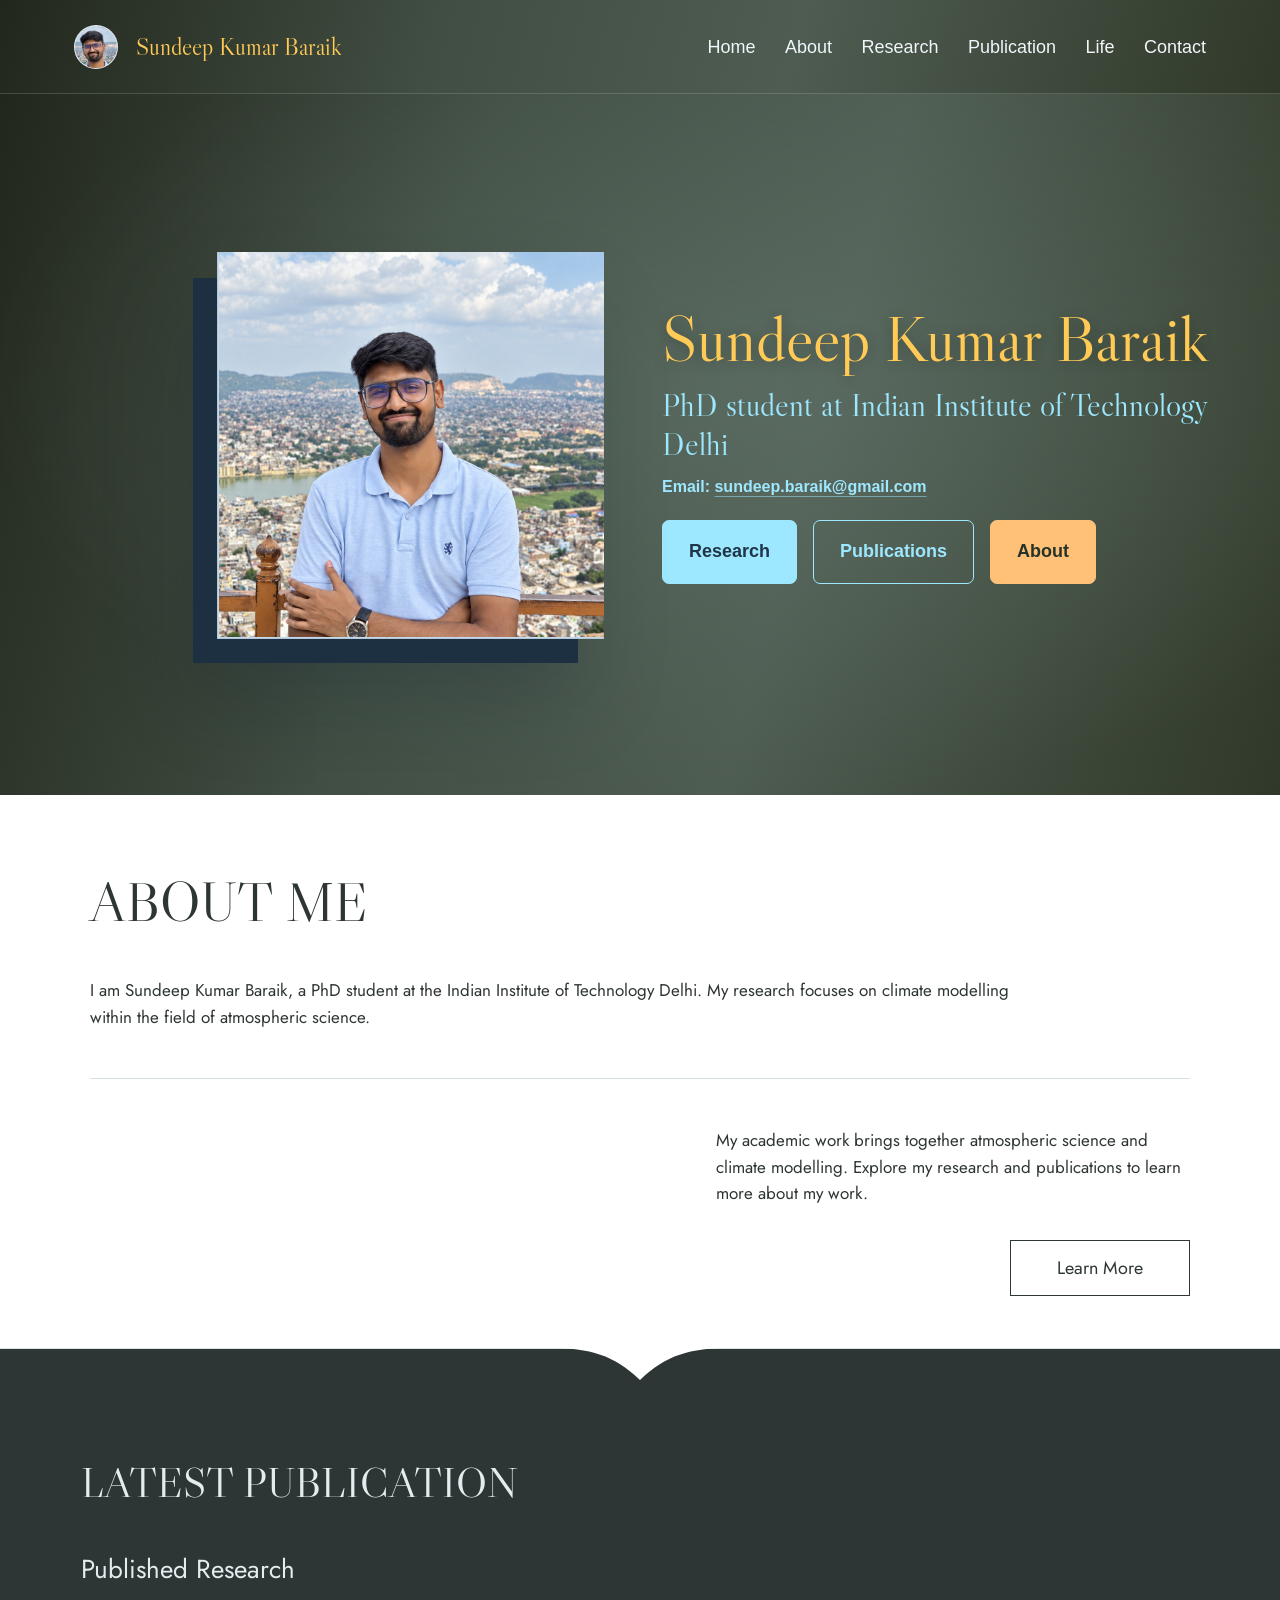
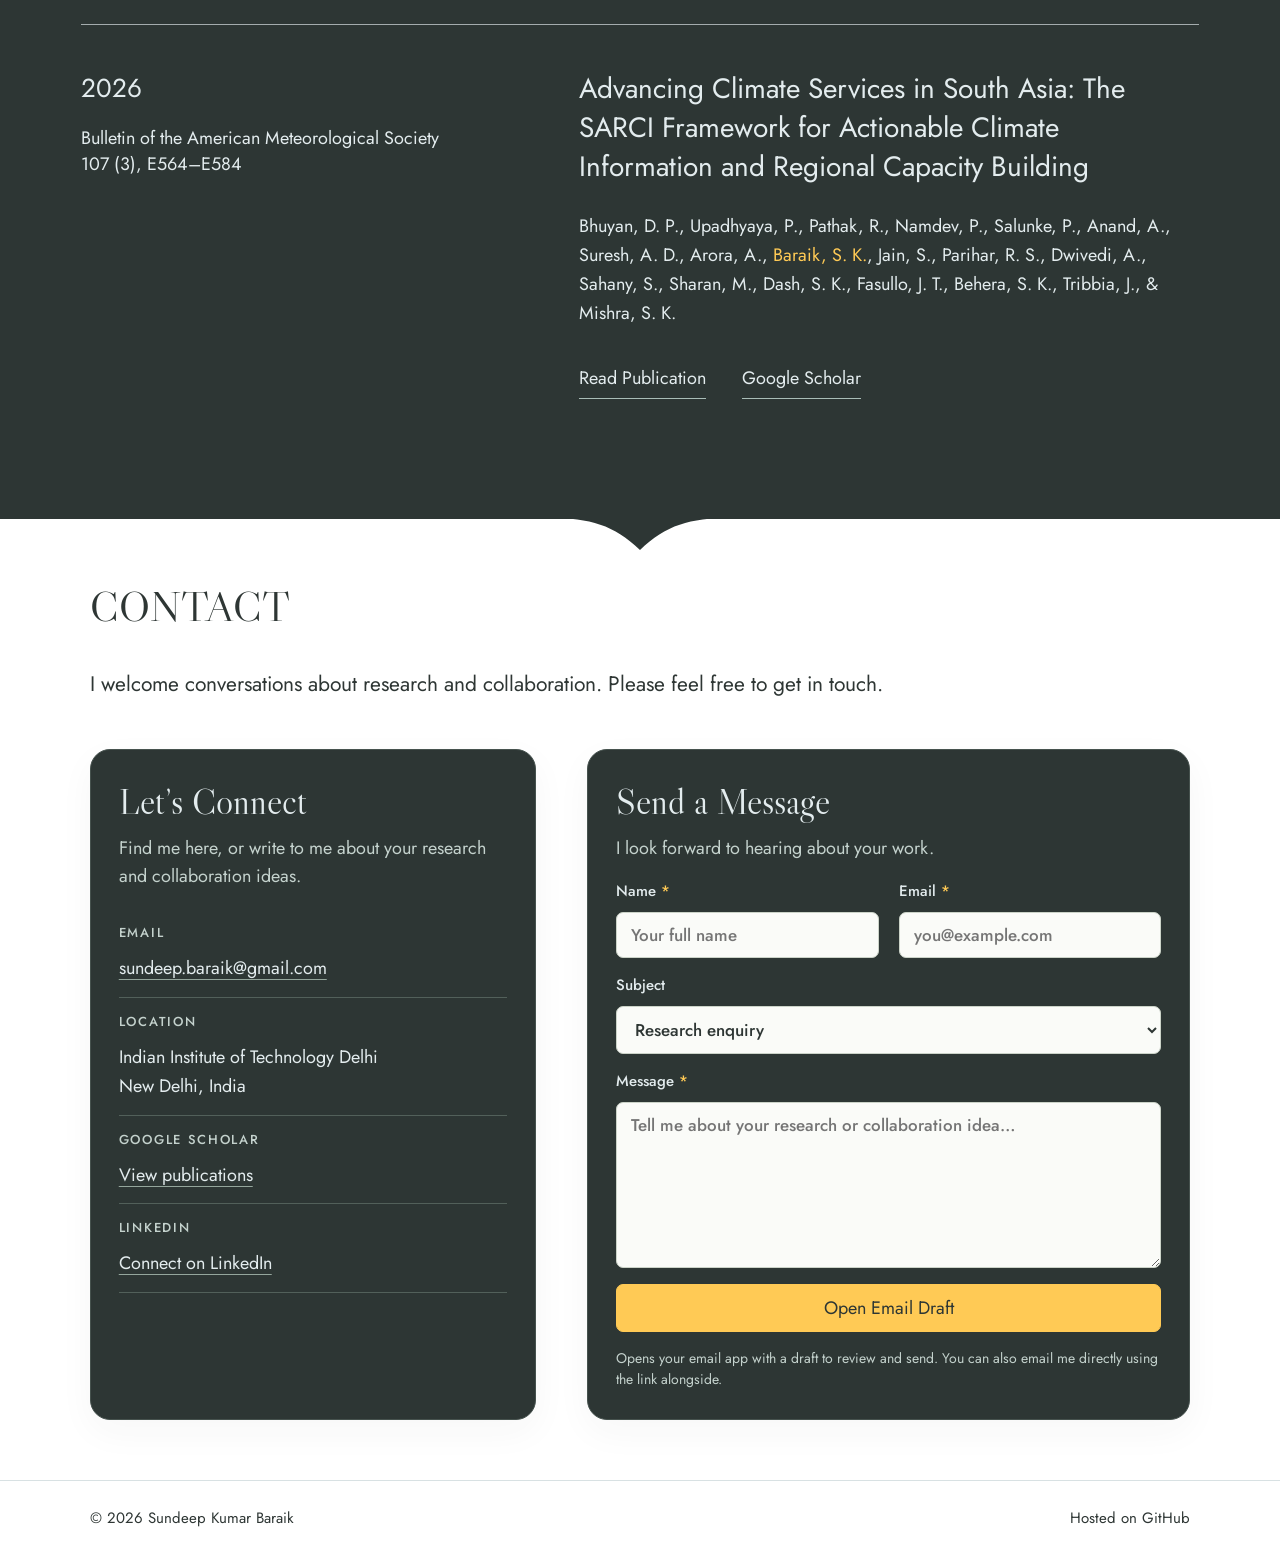
==== commit 33989eee: "Update portfolio pages and styling" ====
--- a/index.html
+++ b/index.html
@@ -44,7 +44,7 @@
           </address>
           <div class="hero-actions" aria-label="Explore my academic work">
             <a href="research.html">Research</a>
-            <a href="research.html#publications">Publications</a>
+            <a href="publication.html">Publications</a>
             <a href="about.html">About</a>
           </div>
         </div>
@@ -82,8 +82,8 @@
               <h3>Advancing Climate Services in South Asia: The SARCI Framework for Actionable Climate Information and Regional Capacity Building</h3>
               <p class="publication-authors">Bhuyan, D. P., Upadhyaya, P., Pathak, R., Namdev, P., Salunke, P., Anand, A., Suresh, A. D., Arora, A., <span class="author-highlight">Baraik, S. K.</span>, Jain, S., Parihar, R. S., Dwivedi, A., Sahany, S., Sharan, M., Dash, S. K., Fasullo, J. T., Behera, S. K., Tribbia, J., &amp; Mishra, S. K.</p>
               <div class="latest-actions">
-                <a href="https://doi.org/10.1175/BAMS-D-25-0172.1" target="_blank" rel="noopener noreferrer">Read Publication <span aria-hidden="true">↗</span></a>
-                <a href="https://scholar.google.com/citations?user=TT_LjRwAAAAJ&amp;hl=en&amp;sortby=pubdate" target="_blank" rel="noopener noreferrer">Google Scholar <span aria-hidden="true">↗</span></a>
+                <a href="https://doi.org/10.1175/BAMS-D-25-0172.1" target="_blank" rel="noopener noreferrer">Read Publication</a>
+                <a href="https://scholar.google.com/citations?user=TT_LjRwAAAAJ&amp;hl=en&amp;sortby=pubdate" target="_blank" rel="noopener noreferrer">Google Scholar</a>
               </div>
             </article>
           </div>
@@ -112,11 +112,11 @@
             </div>
             <div>
               <dt>Google Scholar</dt>
-              <dd><a href="https://scholar.google.com/citations?user=TT_LjRwAAAAJ&amp;hl=en" target="_blank" rel="noopener noreferrer">View publications <span aria-hidden="true">↗</span></a></dd>
+              <dd><a href="https://scholar.google.com/citations?user=TT_LjRwAAAAJ&amp;hl=en" target="_blank" rel="noopener noreferrer">View publications</a></dd>
             </div>
             <div>
               <dt>LinkedIn</dt>
-              <dd><a href="https://www.linkedin.com/in/sundeep-kumar-baraik-2a3049211/" target="_blank" rel="noopener noreferrer">Connect on LinkedIn <span aria-hidden="true">↗</span></a></dd>
+              <dd><a href="https://www.linkedin.com/in/sundeep-kumar-baraik-2a3049211/" target="_blank" rel="noopener noreferrer">Connect on LinkedIn</a></dd>
             </div>
           </dl>
           </div>
@@ -142,7 +142,7 @@
               <label for="sender-message">Message <span aria-hidden="true">*</span>
                 <textarea id="sender-message" name="message" rows="6" placeholder="Tell me about your research or collaboration idea…" required maxlength="5000"></textarea>
               </label>
-              <button type="submit">Open Email Draft <span aria-hidden="true">↗</span></button>
+              <button type="submit">Open Email Draft</button>
               <p class="compose-note">Opens your email app with a draft to review and send. You can also email me directly using the link alongside.</p>
               <p class="compose-status" id="compose-status" role="status"></p>
             </form>
@@ -159,4 +159,4 @@
     <script src="contact.js" defer></script>
   </body>
 </html>
-
+
--- a/styles.css
+++ b/styles.css
@@ -307,10 +307,10 @@
    If you like this style, we can later copy the same visual language to CV and Research.
 
    Quick edits:
-   - Header color: change .home-page .site-header background.
+   - Header color: change :is(.home-page, .research-view) .site-header background.
    - Homepage font: change .home-page font-family.
    - Big name color/size: change .home-page .hero-copy h1.
-   - Header nav color: change .home-page .site-nav and .home-page .site-nav a:hover.
+   - Header nav color: change :is(.home-page, .research-view) .site-nav and :is(.home-page, .research-view) .site-nav a:hover.
 */
 .home-page {
   color: #272221;
@@ -318,7 +318,7 @@
   font-family: "Avenir Next", "Segoe UI", Arial, Helvetica, sans-serif;
 }
 
-.home-page .site-header {
+:is(.home-page, .research-view) .site-header {
   min-height: 88.48px;
   align-items: center;
   justify-content: space-between;
@@ -328,11 +328,11 @@
   box-shadow: 0 18px 54px rgba(24, 31, 22, 0.16);
 }
 
-.home-page .brand-mark {
+:is(.home-page, .research-view) .brand-mark {
   background: #c6d9e8;
 }
 
-.home-page .brand-avatar {
+:is(.home-page, .research-view) .brand-avatar {
   position: relative;
   display: block;
   width: 44px;
@@ -344,7 +344,7 @@
   background: #c6d9e8;
 }
 
-.home-page .brand-avatar img {
+:is(.home-page, .research-view) .brand-avatar img {
   position: absolute;
   width: 250%;
   max-width: none;
@@ -353,28 +353,28 @@
   top: -90%;
 }
 
-.home-page .brand-mark::after {
+:is(.home-page, .research-view) .brand-mark::after {
   background: #c6d9e8;
 }
 
-.home-page .brand-copy strong,
-.home-page .brand-copy span {
+:is(.home-page, .research-view) .brand-copy strong,
+:is(.home-page, .research-view) .brand-copy span {
   color: #f1f6fb;
 }
 
-.home-page .brand-copy strong {
+:is(.home-page, .research-view) .brand-copy strong {
   color: #ffca55;
   font-family: "ITC Founder's Caslon", "Founders Caslon", "Libre Caslon Display", Georgia, "Times New Roman", serif;
   font-size: 24px;
   font-weight: 480;
 }
 
-.home-page .brand-copy span {
+:is(.home-page, .research-view) .brand-copy span {
   font-family: Arial, Helvetica, sans-serif;
   font-size: 15px;
 }
 
-.home-page .site-nav {
+:is(.home-page, .research-view) .site-nav {
   width: auto;
   justify-content: flex-end;
   gap: clamp(16px, 2.3vw, 36px);
@@ -386,11 +386,11 @@
   line-height: 1;
 }
 
-.home-page .site-nav a:hover {
+:is(.home-page, .research-view) .site-nav a:hover {
   color: #b8dafa;
 }
 
-.home-page .site-nav a:last-child {
+:is(.home-page, .research-view) .site-nav a:last-child {
   min-width: 0;
   margin-left: 0;
   padding: 0;
@@ -402,7 +402,7 @@
   font-weight: inherit;
 }
 
-.home-page .site-nav a:last-child:hover {
+:is(.home-page, .research-view) .site-nav a:last-child:hover {
   color: #b8dafa;
   background: transparent;
 }
@@ -1520,6 +1520,7 @@
 
 /* Published Papers heading white band. */
 .papers-heading {
+  position: relative;
   display: grid;
   min-height: 340px;
   place-items: center;
@@ -1573,6 +1574,24 @@
 .publication-list-section {
   padding: 36px min(12vw, 250px) 110px;
   background: var(--paper);
+}
+
+.publication-group {
+  max-width: 1120px;
+  margin: 0 auto;
+}
+
+.publication-group + .publication-group {
+  margin-top: 56px;
+}
+
+.publication-group h2 {
+  margin: 0 0 24px;
+  color: var(--navy);
+  font-family: "Libre Caslon Display", Georgia, serif;
+  font-size: clamp(28px, 3vw, 40px);
+  font-weight: 400;
+  line-height: 1.2;
 }
 
 /* Ordered publication list.
@@ -1773,19 +1792,19 @@
 
   /* Homepage-only version of the mobile header rules.
      Needed because the homepage has stronger scoped header styles above. */
-  .home-page .site-header {
+  :is(.home-page, .research-view) .site-header {
     align-items: flex-start;
     flex-direction: column;
     padding: 16.8px 24px;
   }
 
-  .home-page .site-nav {
+  :is(.home-page, .research-view) .site-nav {
     justify-content: flex-start;
     gap: 18px 28px;
     font-size: 18px;
   }
 
-  .home-page .site-nav a:last-child {
+  :is(.home-page, .research-view) .site-nav a:last-child {
     min-width: 0;
     margin-left: 0;
     padding: 0;
@@ -1865,7 +1884,7 @@
   }
 
   /* Homepage-only phone typography. */
-  .home-page .brand-copy strong {
+  :is(.home-page, .research-view) .brand-copy strong {
     font-size: 20px;
   }
 
@@ -1873,28 +1892,196 @@
     font-size: 33.6px;
   }
 
-  .home-page .site-nav {
+  :is(.home-page, .research-view) .site-nav {
     font-size: 16.2px;
   }
 
-  .home-page .site-nav a:last-child {
+  :is(.home-page, .research-view) .site-nav a:last-child {
     min-width: 0;
     padding: 0;
     font-size: inherit;
   }
 }
+/* Publication entries reuse the homepage Latest Publication typography and layout. */
+.publication-view .publication-list-section {
+  padding: 110px 6.3vw 120px;
+  background: #2d3634;
+  color: #e3ecee;
+}
+.publication-view .publication-group { max-width: 1660px; }
+.publication-view .publication-group + .publication-group { margin-top: 88px; }
+.publication-view .publication-group h2 {
+  margin: 0 0 44px;
+  color: inherit;
+  font-size: clamp(40px, 3.3vw, 62px);
+  line-height: 1.1;
+}
+.publication-view .publication-list { max-width: none; gap: 44px; color: inherit; }
+.publication-view .publication-list li {
+  padding: 44px 0 0;
+  border: 0;
+  border-top: 1px solid rgba(227, 236, 238, 0.65);
+  background: transparent;
+  font-weight: 400;
+  line-height: normal;
+}
+.publication-view .publication-list li::before { content: none; }
+.publication-empty {
+  margin: 0;
+  padding-top: 44px;
+  border-top: 1px solid rgba(227, 236, 238, 0.65);
+  color: inherit;
+  font-size: 18px;
+  line-height: 1.6;
+}
+.publication-read-more:focus-visible { outline: 2px solid #ffca55; outline-offset: 5px; }
+.publication-details { display: block; }
+.publication-details summary {
+  list-style: none;
+  width: fit-content;
+  padding-bottom: 7px;
+  border-bottom: 1px solid #a9bdb7;
+  font-size: 18px;
+  cursor: pointer;
+}
+.publication-details summary:hover { color: #ffca55; border-color: currentColor; }
+.publication-details summary::-webkit-details-marker { display: none; }
+.latest-content .publication-details > p { margin-top: 20px; }
+@media (max-width: 700px) {
+  .publication-view .publication-list-section { padding: 76px 7vw; }
+  .publication-view .publication-group + .publication-group { margin-top: 64px; }
+}
+
 .about-editorial { position: relative; padding: 104px 7vw 112px; background: #fff; color: #2d3634; font-family: "Jost", sans-serif; }
 .about-editorial-inner { max-width: 1640px; margin: 0 auto; }
-.about-editorial h1 { margin: 0 0 58px; font-family: "Libre Caslon Display", Georgia, serif; font-size: clamp(58px, 5vw, 82px); font-weight: 400; text-transform: uppercase; }
+.about-editorial h1,
+.technical-expertise h2 { margin: 0 0 58px; font-family: "Libre Caslon Display", Georgia, serif; font-size: clamp(58px, 5vw, 82px); font-weight: 400; text-transform: uppercase; }
+.expertise-columns { display: grid; grid-template-columns: repeat(2, minmax(0, 1fr)); gap: 48px; }
+.expertise-tags { display: flex; flex-wrap: wrap; gap: 10px; margin: 22px 0 0; padding: 0; list-style: none; }
+.expertise-tags li { padding: 7px 12px; border: 1px solid rgba(15, 111, 127, 0.3); border-radius: 4px; font-size: 15px; line-height: 1.5; }
+.expertise-columns h3 { margin: 0; font-family: "Libre Caslon Display", Georgia, serif; font-size: clamp(30px, 3vw, 42px); font-weight: 400; line-height: 1.2; }
+@media (max-width: 700px) {
+  .technical-expertise h2 { font-size: clamp(36px, 8vw, 58px); overflow-wrap: break-word; }
+  .expertise-columns { grid-template-columns: 1fr; gap: 34px; }
+}
 .about-editorial-intro { max-width: 1030px; margin: 0; font-size: 22px; line-height: 1.55; }
+.research-editorial .about-editorial-intro + .about-editorial-intro {
+  margin-top: 24px;
+}
+
+/* Research projects share Academic History's dark background and typography. */
+.research-editorial + .section-divider {
+  display: none;
+}
+
+.projects-section {
+  position: relative;
+  padding: 92px 7vw 100px;
+  background: #2d3634;
+  color: #e3ecee;
+  font-family: "Jost", "Segoe UI", sans-serif;
+}
+
+.projects-inner {
+  max-width: 1640px;
+  margin-inline: auto;
+}
+
+.projects-section h2 {
+  margin: 0 0 52px;
+  color: #f2f5f2;
+  font-family: "Libre Caslon Display", Georgia, serif;
+  font-size: clamp(48px, 5vw, 76px);
+  font-weight: 400;
+  line-height: 1.1;
+}
+
+.project-entry {
+  display: grid;
+  grid-template-columns: minmax(0, 1fr);
+  gap: 32px;
+  padding: 44px 0;
+  border-top: 1px solid rgba(227, 236, 238, 0.3);
+}
+
+.project-entry:last-child {
+  padding-bottom: 0;
+}
+
+.project-number {
+  color: #ffca55;
+  font-size: 16px;
+  letter-spacing: 0.12em;
+  padding-top: 9px;
+}
+
+.project-copy {
+  max-width: none;
+}
+
+.project-copy h3 {
+  margin: 0 0 20px;
+  color: #ffca55;
+  font-family: "Libre Caslon Display", Georgia, serif;
+  font-size: clamp(30px, 2.6vw, 40px);
+  font-weight: 400;
+  line-height: 1.2;
+}
+
+.project-copy p {
+  margin: 0;
+  color: #c4d2cd;
+  font-size: 20px;
+  line-height: 1.65;
+}
+
+.project-read-more {
+  display: flex;
+  width: fit-content;
+  align-items: center;
+  gap: 18px;
+  min-height: 46px;
+  margin-top: 26px;
+  margin-left: auto;
+  padding: 10px 22px;
+  border: 1px solid #ffca55;
+  border-radius: 5px;
+  color: #ffca55;
+  font-size: 17px;
+  transition: background 140ms ease, color 140ms ease;
+}
+
+.project-read-more[aria-disabled="true"] {
+  cursor: default;
+}
+
+.project-read-more[href]:hover,
+.project-read-more[href]:focus-visible {
+  color: #2d3634;
+  background: #ffca55;
+}
+
+@media (max-width: 700px) {
+  .projects-section { padding: 68px 7vw 76px; }
+  .project-entry { grid-template-columns: 1fr; gap: 14px; padding-top: 30px; }
+  .project-copy p { font-size: 18px; }
+}
 .about-editorial-rule { height: 1px; margin: 66px 0 62px; background: #d8e1e3; }
 .about-editorial-lower { display: grid; grid-template-columns: 1fr minmax(380px, .8fr); min-height: 250px; }
 .about-editorial-lower p { margin: 0; font-size: 21px; line-height: 1.6; }
 .about-learn { display: flex; width: 225px; min-height: 56px; align-items: center; justify-content: center; margin: 48px 0 0 auto; border: 1px solid #2d3634; color: #2d3634; font-size: 18px; }
 .about-editorial-dip { position: absolute; bottom: -1px; left: 50%; width: 180px; height: 32px; transform: translateX(-50%) rotate(180deg); }
 @media (max-width: 700px) { .about-editorial { padding: 70px 7vw 90px; } .about-editorial-lower { grid-template-columns: 1fr; gap: 34px; } .about-learn { margin-left: 0; } }
-.about-experience { padding: 92px 7vw 104px; background: #2d3634; color: #e3ecee; font-family: "Jost", sans-serif; }
+.about-experience { position: relative; padding: 92px 7vw 104px; background: #2d3634; color: #e3ecee; font-family: "Jost", sans-serif; }
 .about-experience-inner { max-width: 1640px; margin: 0 auto; }
+/* Awards reuse Academic History's section background and heading typography. */
+.award-entry { display: grid; grid-template-columns: auto minmax(0, 1fr); gap: 26px; align-items: start; }
+.award-year { padding: 6px 14px; border-radius: 999px; background: #f5e6c8; color: #856329; font-size: 17px; font-weight: 600; }
+.award-content h3 { margin: 0 0 12px; color: #fff; font-family: "Libre Caslon Display", Georgia, serif; font-size: 28px; font-weight: 600; line-height: 1.35; }
+.award-content p { font-weight: 400; }
+.award-content .award-location { margin-bottom: 10px; color: #9ee8ff; }
+.awards-section + .home-contact .contact-dip path { fill: #2d3634; }
+@media (max-width: 700px) { .award-entry { gap: 16px; } .award-content h3 { font-size: 25px; } }
 .about-experience h2 { margin: 0 0 24px; color: #f2f5f2; font-family: "Libre Caslon Display", Georgia, serif; font-size: clamp(42px, 4vw, 62px); font-weight: 400; text-transform: uppercase; }
 .about-experience p { max-width: 920px; margin: 0; color: #c4d2cd; font-size: 21px; line-height: 1.6; }
 .about-experience-rule { height: 1px; margin: 62px 0; background: rgba(227,236,238,.45); }
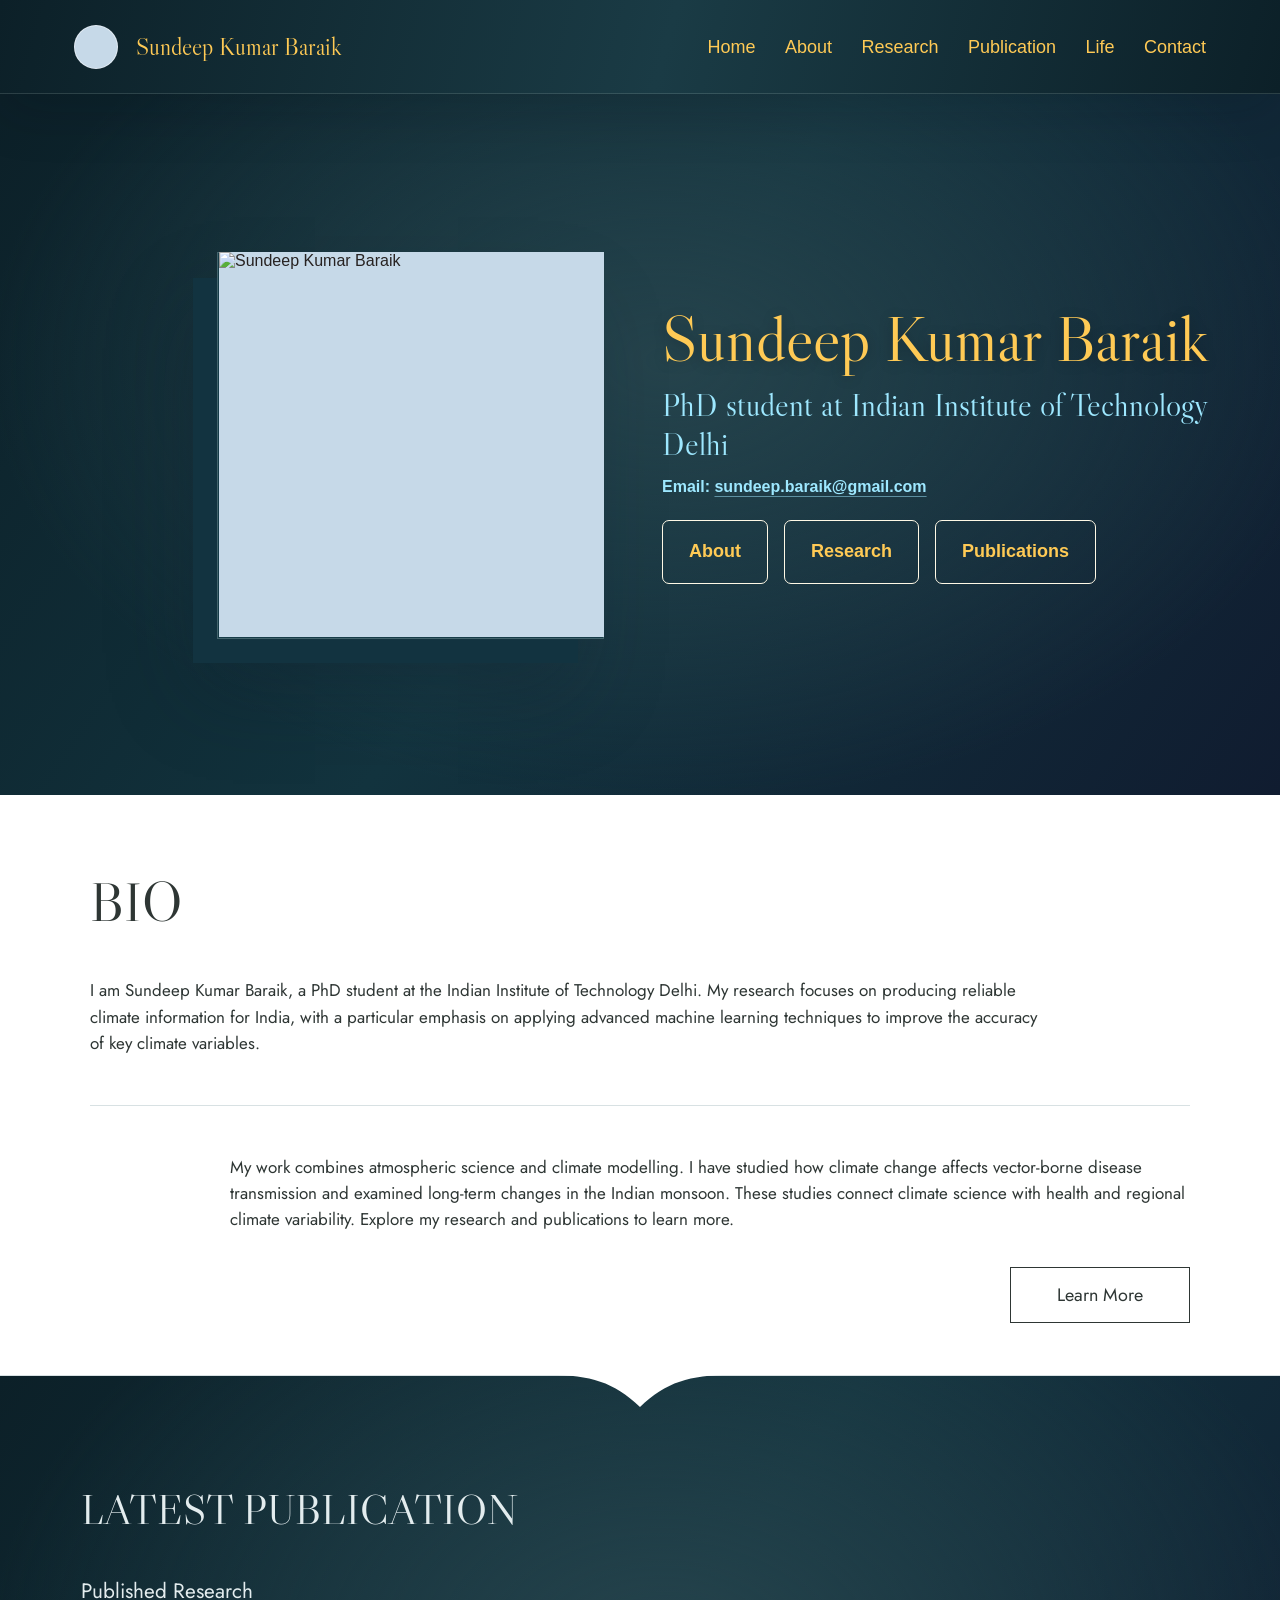
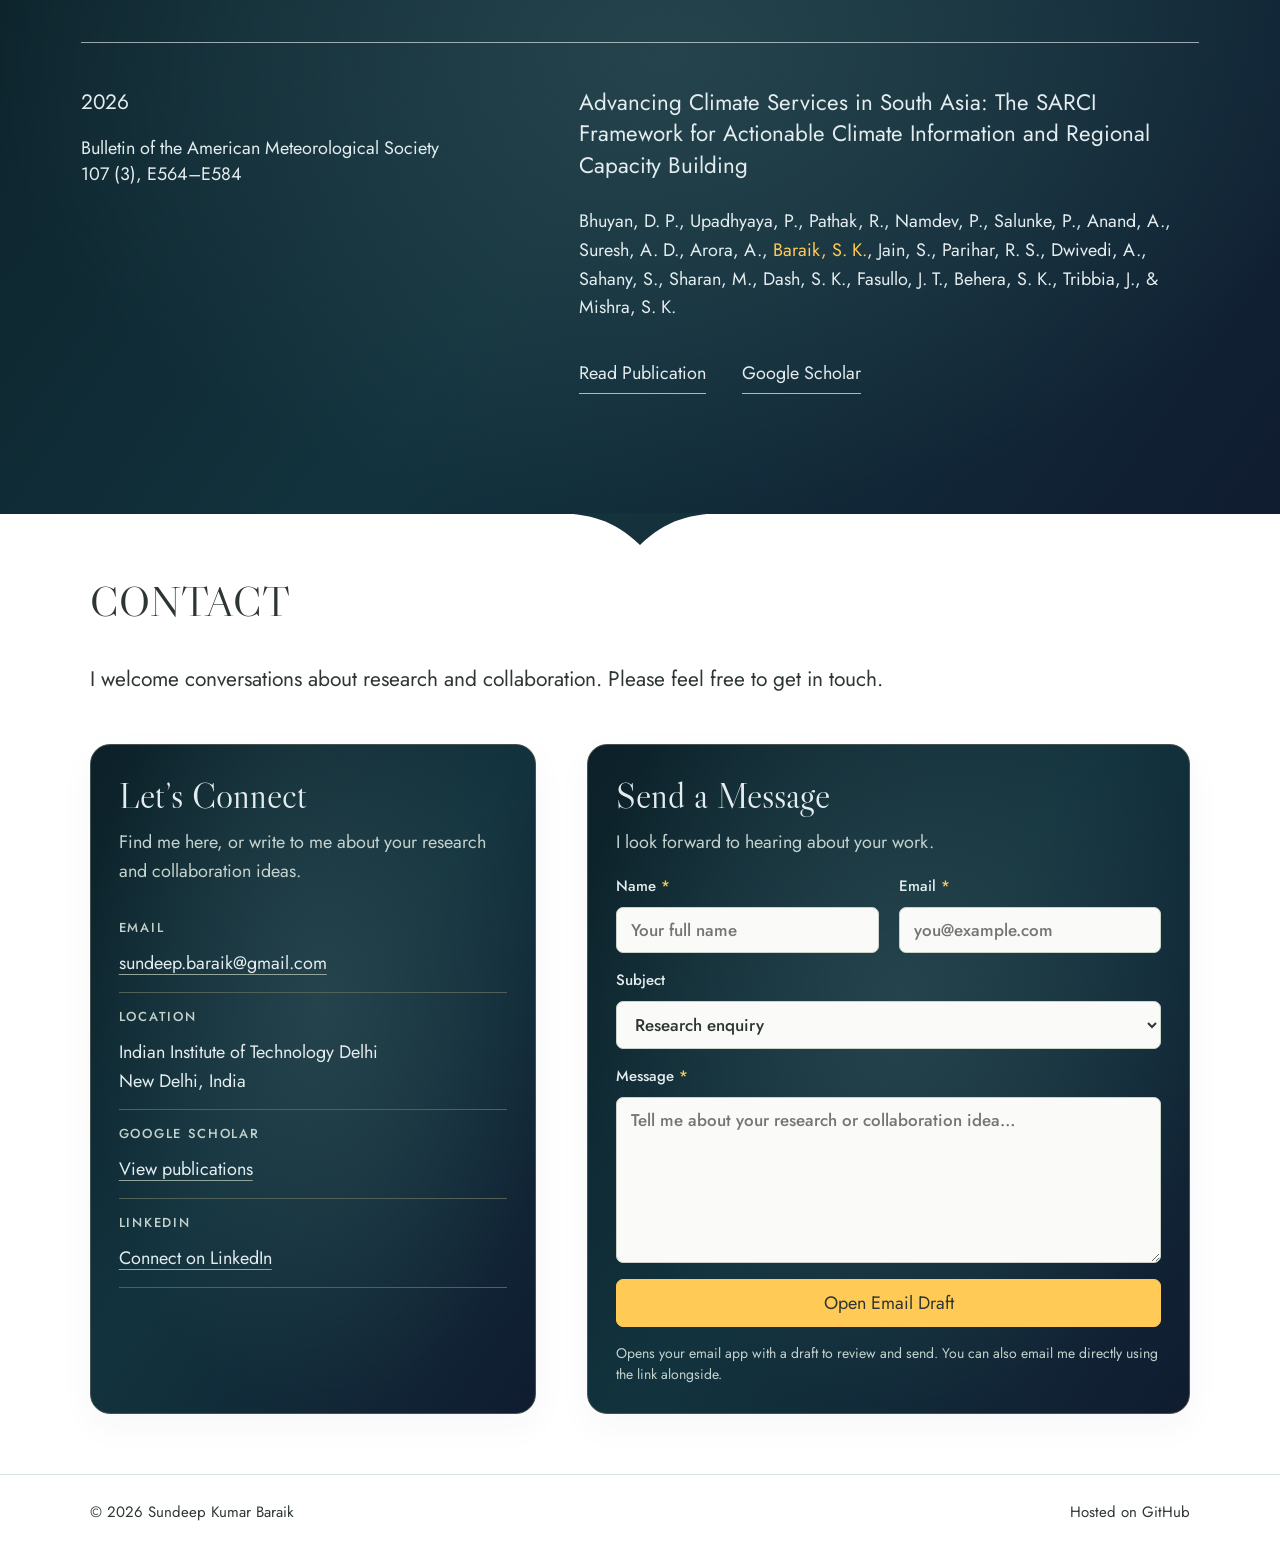
==== commit 71ac707e: "Add files via upload" ====
--- a/index.html
+++ b/index.html
@@ -10,7 +10,7 @@
     <header class="site-header">
       <a class="brand" href="index.html#home" aria-label="Sundeep Kumar Baraik home">
         <span class="brand-avatar" aria-hidden="true">
-          <img src="assets/sundeep-portrait-enhanced.png" alt="" />
+          <img src="assets/sundeep-portrait-extended.png" alt="" />
         </span>
         <span class="brand-copy">
           <strong>Sundeep Kumar Baraik</strong>
@@ -31,7 +31,9 @@
       <section class="hero" id="home" aria-label="Profile introduction">
         <div class="portrait-panel">
           <div class="portrait-frame">
-            <img class="portrait-photo" src="assets/sundeep-portrait-enhanced.png" alt="Sundeep Kumar Baraik" fetchpriority="high" decoding="async" />
+            <div class="portrait-crop">
+            <img class="portrait-photo" src="assets/sundeep-portrait-extended.png" alt="Sundeep Kumar Baraik" fetchpriority="high" decoding="async" />
+            </div>
           </div>
         </div>
 
@@ -43,26 +45,29 @@
             <span>Email: <a href="mailto:sundeep.baraik@gmail.com">sundeep.baraik@gmail.com</a></span>
           </address>
           <div class="hero-actions" aria-label="Explore my academic work">
+            <a href="about.html">About</a>
             <a href="research.html">Research</a>
             <a href="publication.html">Publications</a>
-            <a href="about.html">About</a>
           </div>
         </div>
       </section>
 
       <section class="about-section" id="cv" aria-labelledby="about-title">
         <div class="about-inner">
-          <h2 id="about-title">About Me</h2>
+          <h2 id="about-title">Bio</h2>
           <p class="about-intro">
             I am Sundeep Kumar Baraik, a PhD student at the Indian Institute of
-            Technology Delhi. My research focuses on climate modelling within
-            the field of atmospheric science.
+            Technology Delhi. My research focuses on producing reliable climate
+            information for India, with a particular emphasis on applying advanced
+            machine learning techniques to improve the accuracy of key climate variables.
           </p>
           <div class="about-details">
             <p>
-              My academic work brings together atmospheric science and climate
-              modelling. Explore my research and publications to learn more
-              about my work.
+              My work combines atmospheric science and climate modelling. I have
+              studied how climate change affects vector-borne disease transmission
+              and examined long-term changes in the Indian monsoon. These studies
+              connect climate science with health and regional climate variability.
+              Explore my research and publications to learn more.
             </p>
             <a class="outline-button" href="research.html">Learn More</a>
           </div>
@@ -159,4 +164,3 @@
     <script src="contact.js" defer></script>
   </body>
 </html>
-
--- a/styles.css
+++ b/styles.css
@@ -1,2106 +1,2503 @@
-/*
-  Personal website stylesheet
-
-  How to edit this file:
-  - Colors are controlled in :root below. Change a color once there and it updates everywhere.
-  - Font sizes are usually named under the section they affect, for example .hero-copy h1.
-  - Spacing is usually padding, margin, gap, min-height, or width.
-  - Desktop styles come first. Tablet/mobile overrides are near the bottom inside @media blocks.
-  - If a desktop change does not show on mobile, check the matching @media rule near the bottom.
-*/
-
-@import url("https://fonts.googleapis.com/css2?family=Libre+Caslon+Display&family=Jost:wght@400;500&display=swap");
-
-/* Global design tokens: change these to update the whole site color palette. */
-:root {
-  /* Main brand color used for headings, nav, icons, buttons, and borders. */
-  --navy: #062767;
-  /* Darker navy, available when stronger contrast is needed. */
-  --navy-dark: #041b4b;
-  /* Cream section background used in CV, Research, Contact, and header. */
-  --cream: #fff9e6;
-  /* Slightly deeper cream, available for alternate sections. */
-  --cream-deep: #fff3cd;
-  /* Main page background. */
-  --paper: #fff9e6;
-  /* Default text color. */
-  --ink: #08245f;
-  /* Softer blue for secondary text. */
-  --muted: #31528b;
-  /* Accent color used for hover states and active nav links. */
-  --teal: #0f6f7f;
-  /* Form field underline color. */
-  --line: rgba(6, 39, 103, 0.35);
+/*
+  Personal website stylesheet
+
+  How to edit this file:
+  - Colors are controlled in :root below. Change a color once there and it updates everywhere.
+  - Font sizes are usually named under the section they affect, for example .hero-copy h1.
+  - Spacing is usually padding, margin, gap, min-height, or width.
+  - Desktop styles come first. Tablet/mobile overrides are near the bottom inside @media blocks.
+  - If a desktop change does not show on mobile, check the matching @media rule near the bottom.
+*/
+
+@import url("https://fonts.googleapis.com/css2?family=Libre+Caslon+Display&family=Jost:wght@400;500&display=swap");
+
+/* Global design tokens: change these to update the whole site color palette. */
+:root {
+  --section-background:
+    radial-gradient(ellipse at 52% 38%, #25434c 0%, transparent 72%),
+    linear-gradient(125deg, #0c2028 0%, #12333e 48%, #101c30 100%);
+  /* Shared navbar palette across every page. */
+  --header-background: linear-gradient(105deg, #0c2028 0%, #1a3b45 52%, #0c2028 100%);
+  --header-text: #ffca55;
+  --header-hover: #fff9e6;
+  /* Main brand color used for headings, nav, icons, buttons, and borders. */
+  --navy: #062767;
+  /* Darker navy, available when stronger contrast is needed. */
+  --navy-dark: #041b4b;
+  /* Cream section background used in CV, Research, Contact, and header. */
+  --cream: #fff9e6;
+  /* Slightly deeper cream, available for alternate sections. */
+  --cream-deep: #fff3cd;
+  /* Main page background. */
+  --paper: #fff9e6;
+  /* Default text color. */
+  --ink: #08245f;
+  /* Softer blue for secondary text. */
+  --muted: #31528b;
+  /* Accent color used for hover states and active nav links. */
+  --teal: #0f6f7f;
+  /* Form field underline color. */
+  --line: rgba(6, 39, 103, 0.35);
+}
+
+/* Makes width/height calculations easier and more predictable. */
+* {
+  box-sizing: border-box;
+}
+
+/* Smooth scrolling for anchor links like #contact. */
+html {
+  scroll-behavior: smooth;
+}
+
+/* Whole-site default font and background.
+   Change font-family here to change the font everywhere. */
+body {
+  margin: 0;
+  color: var(--ink);
+  background: var(--paper);
+  font-family: Arial, Helvetica, sans-serif;
+}
+
+/* Remove default link underline; links inherit the surrounding text color. */
+a {
+  color: inherit;
+  text-decoration: none;
+}
+
+/* Shared Header
+   Appears at the top of index.html, cv.html, and research.html.
+   Change min-height for header height, padding for header inner spacing,
+   and background for the cream header color. */
+.site-header {
+  position: sticky;
+  top: 0;
+  z-index: 100;
+  display: flex;
+  min-height: 158px;
+  align-items: center;
+  justify-content: space-between;
+  gap: 32px;
+  padding: 44px min(6vw, 74px);
+  background: var(--paper);
+  border-bottom: 1px solid rgba(39, 34, 33, 0.1);
+  box-shadow: 0 18px 54px rgba(39, 34, 33, 0.08);
+}
+
+/* Left brand block: icon plus name/title. */
+.brand {
+  display: inline-flex;
+  align-items: center;
+  gap: 18px;
+}
+
+/* Abstract logo mark in the header.
+   Change width/height to resize the logo. Change background for logo color. */
+.brand-mark {
+  position: relative;
+  width: 42px;
+  height: 42px;
+  flex: 0 0 auto;
+  background: var(--navy);
+  border-radius: 58% 42% 54% 46%;
+}
+
+/* Small extra circle attached to the logo mark. */
+.brand-mark::after {
+  position: absolute;
+  right: -5px;
+  bottom: 1px;
+  width: 18px;
+  height: 18px;
+  content: "";
+  background: var(--navy);
+  border-radius: 50%;
+}
+
+/* Text stack next to the header logo. */
+.brand-copy {
+  display: grid;
+  gap: 3px;
+}
+
+/* Header name text. Change font-size to resize your name in the header. */
+.brand-copy strong {
+  color: var(--navy);
+  font-size: 24px;
+  font-weight: 800;
+  line-height: 1;
+}
+
+/* Header subtitle text, currently "PhD Student". */
+.brand-copy span {
+  color: var(--navy);
+  font-size: 15px;
+  line-height: 1.1;
+}
+
+/* Header navigation links.
+   Change gap for distance between links, font-size for nav text size. */
+.site-nav {
+  display: flex;
+  gap: 44px;
+  padding-top: 0;
+  color: var(--navy);
+  font-family: Arial, Helvetica, sans-serif;
+  font-size: 20px;
+  font-weight: 400;
+  line-height: 1;
+}
+
+/* Smooth color change when hovering nav links. */
+.site-nav a {
+  transition: color 140ms ease;
+}
+
+/* Nav hover color. */
+.site-nav a:hover {
+  color: var(--teal);
+}
+
+/* Active page nav link, used on cv.html and research.html. */
+.site-nav a[aria-current="page"] {
+  color: var(--teal);
+}
+
+/* Prevents wide content from creating horizontal scrolling. */
+main {
+  overflow: hidden;
+}
+
+/* Home Page: Hero Section
+   Controls the large portrait + name section on index.html.
+   Change grid-template-columns to adjust photo/text widths.
+   Change gap to move photo and text closer/farther apart.
+   Change min-height and padding to make the section taller/shorter. */
+.hero {
+  display: grid;
+  grid-template-columns: minmax(320px, 520px) minmax(340px, 560px);
+  gap: 84px;
+  align-items: center;
+  justify-content: center;
+  min-height: 768px;
+  padding: 96px 44px 86px;
+}
+
+/* Aligns portrait block inside the hero grid. */
+.portrait-panel {
+  display: flex;
+  justify-content: flex-end;
+}
+
+/* Main homepage photo frame.
+   Change width to resize the frame:
+   - smaller: width: min(430px, 100%);
+   - larger:  width: min(560px, 100%);
+   aspect-ratio controls shape. 1 makes it square, 0.92 makes it taller. */
+.portrait-frame {
+  position: relative;
+  width: min(385px, 100%);
+  aspect-ratio: 1;
+  background: var(--navy);
+}
+
+/* Light offset layer behind the portrait. Change top/right for offset amount. */
+.portrait-frame::before {
+  position: absolute;
+  top: -26px;
+  right: -26px;
+  width: 100%;
+  height: 100%;
+  content: "";
+  background: #d7e0e2;
+  border: 1px solid rgba(6, 39, 103, 0.1);
+}
+
+/* Placeholder portrait area.
+   Replace this with an img later if you provide a real photo.
+   inset controls how the image overlaps the navy frame. */
+.portrait-placeholder {
+  position: absolute;
+  inset: -26px -26px 26px 26px;
+  display: grid;
+  place-items: center;
+  overflow: hidden;
+  background:
+    radial-gradient(circle at 50% 31%, rgba(255, 255, 255, 0.92) 0 7%, transparent 8%),
+    radial-gradient(circle at 50% 54%, rgba(255, 255, 255, 0.55) 0 18%, transparent 19%),
+    linear-gradient(140deg, #112457, #24616f 52%, #d7c37a);
+}
+
+/* Profile photo crop keeps the face visible within the existing offset frame. */
+.portrait-photo {
+  position: absolute;
+  top: -26px;
+  left: 26px;
+  display: block;
+  width: 100%;
+  height: 100%;
+  object-fit: cover;
+  object-position: center 60%;
+}
+
+/* Decorative highlight over the placeholder portrait. */
+.portrait-placeholder::before {
+  position: absolute;
+  inset: 0;
+  content: "";
+  background:
+    linear-gradient(90deg, rgba(255, 255, 255, 0.12), transparent 28%),
+    radial-gradient(circle at 72% 20%, rgba(255, 255, 255, 0.35), transparent 18%);
+}
+
+/* SKB initials circle inside the placeholder.
+   Change width/height for circle size and font-size for initials size. */
+.portrait-placeholder span {
+  position: relative;
+  display: grid;
+  width: 180px;
+  height: 180px;
+  place-items: center;
+  color: #fff;
+  background: rgba(6, 39, 103, 0.6);
+  border: 2px solid rgba(255, 255, 255, 0.74);
+  border-radius: 50%;
+  font-size: 48px;
+  font-weight: 800;
+}
+
+/* Right-side homepage text block. */
+.hero-copy {
+  padding-top: 0px;
+}
+
+/* Small uppercase label above your homepage name. */
+.kicker {
+  margin: 0 0 18px;
+  color: var(--teal);
+  font-size: 14px;
+  font-weight: 800;
+  text-transform: uppercase;
+}
+
+/* Main homepage name.
+   Change font-size for desktop name size.
+   Also check @media rules near the bottom for tablet/mobile name sizes. */
+.hero-copy h1 {
+  max-width: 680px;
+  margin: 0;
+  color: var(--navy);
+  font-size: 56px;
+  font-weight: 800;
+  line-height: 0.96;
+}
+
+/* Homepage role text under the large name. */
+.role {
+  margin: 48px 0 40px;
+  color: var(--navy);
+  font-size: 27px;
+  font-weight: 600;
+  line-height: 1.2;
+}
+
+/* Homepage affiliation/contact text under the role. */
+address {
+  display: grid;
+  gap: 14px;
+  color: var(--navy);
+  font-size: 16px;
+  font-style: normal;
+  font-weight: 600;
+  line-height: 1.3;
+}
+
+/* Homepage visual experiment
+   These rules affect index.html only because the body has class="home-page".
+   If you like this style, we can later copy the same visual language to CV and Research.
+
+   Quick edits:
+   - Header color: change :is(.home-page, .research-view) .site-header background.
+   - Homepage font: change .home-page font-family.
+   - Big name color/size: change .home-page .hero-copy h1.
+   - Header nav color: change :is(.home-page, .research-view) .site-nav and :is(.home-page, .research-view) .site-nav a:hover.
+*/
+.home-page {
+  --hero-ivory: #ffca55;
+  --hero-sage: #fff9e6;
+  color: #272221;
+  background: #fff9e6;
+  font-family: "Avenir Next", "Segoe UI", Arial, Helvetica, sans-serif;
+}
+
+:is(.home-page, .research-view) .site-header {
+  min-height: 88.48px;
+  align-items: center;
+  justify-content: space-between;
+  padding: 24.64px min(6vw, 74px);
+  background: linear-gradient(105deg, #22271c 0%, #414e43 34%, #4e5c51 62%, #303929 100%);
+  border-bottom: 1px solid rgba(218, 231, 219, 0.18);
+  box-shadow: 0 18px 54px rgba(24, 31, 22, 0.16);
+}
+
+:is(.home-page, .research-view) .brand-mark {
+  background: #c6d9e8;
+}
+
+:is(.home-page, .research-view) .brand-avatar {
+  position: relative;
+  display: block;
+  width: 44px;
+  height: 44px;
+  flex: 0 0 44px;
+  overflow: hidden;
+  border: 1px solid rgba(241, 246, 251, 0.65);
+  border-radius: 50%;
+  background: #c6d9e8;
+}
+
+:is(.home-page, .research-view) .brand-avatar img {
+  position: absolute;
+  width: 250%;
+  max-width: none;
+  height: auto;
+  left: -66%;
+  top: -30%;
+}
+
+:is(.home-page, .research-view) .brand-mark::after {
+  background: #c6d9e8;
+}
+
+:is(.home-page, .research-view) .brand-copy strong,
+:is(.home-page, .research-view) .brand-copy span {
+  color: #f1f6fb;
+}
+
+:is(.home-page, .research-view) .brand-copy strong {
+  color: #ffca55;
+  font-family: "ITC Founder's Caslon", "Founders Caslon", "Libre Caslon Display", Georgia, "Times New Roman", serif;
+  font-size: 24px;
+  font-weight: 480;
+}
+
+:is(.home-page, .research-view) .brand-copy span {
+  font-family: Arial, Helvetica, sans-serif;
+  font-size: 15px;
+}
+
+:is(.home-page, .research-view) .site-nav {
+  width: auto;
+  justify-content: flex-end;
+  gap: clamp(16px, 2.3vw, 36px);
+  padding-top: 0;
+  color: #f1f6fb;
+  font-family: Arial, Helvetica, sans-serif;
+  font-size: 18px;
+  font-weight: 400;
+  line-height: 1;
+}
+
+:is(.home-page, .research-view) .site-nav a:hover {
+  color: #b8dafa;
+}
+
+:is(.home-page, .research-view) .site-nav a:last-child {
+  min-width: 0;
+  margin-left: 0;
+  padding: 0;
+  color: inherit;
+  background: transparent;
+  border-radius: 0;
+  text-align: inherit;
+  font-size: inherit;
+  font-weight: inherit;
+}
+
+:is(.home-page, .research-view) .site-nav a:last-child:hover {
+  color: #b8dafa;
+  background: transparent;
+}
+
+.home-page .hero {
+  position: relative;
+  isolation: isolate;
+  min-height: auto;
+  padding-top: 158.05px;
+  padding-bottom: 158.05px;
+  /* Earlier approved teal preview: quiet center with atmospheric edge curves. */
+  background:
+    radial-gradient(ellipse at 52% 38%, #25434c 0%, transparent 72%),
+    linear-gradient(125deg, #0c2028 0%, #12333e 48%, #101c30 100%);
+}
+
+.home-page .hero::before {
+  position: absolute;
+  inset: 0;
+  z-index: -1;
+  content: "";
+  pointer-events: none;
+  background: url("assets/atmospheric-curves.svg") center / 100% 100% no-repeat;
+}
+
+.home-page .site-header {
+  background: linear-gradient(105deg, #0c2028 0%, #1a3b45 52%, #0c2028 100%);
+  border-bottom-color: rgba(182, 206, 200, 0.18);
+  box-shadow: 0 18px 54px rgba(4, 15, 24, 0.16);
+}
+
+.home-page .brand-copy strong,
+.home-page .site-nav {
+  color: var(--hero-ivory);
+}
+
+.home-page .site-nav a:hover,
+.home-page .site-nav a:last-child:hover {
+  color: var(--hero-sage);
+}
+
+.home-page .portrait-frame {
+  /* Compensate for the photo's -26px top offset to center it with the text. */
+  transform: translateY(26px);
+  background: #123340;
+  box-shadow: 0 30px 80px rgba(13, 29, 43, 0.28);
+}
+
+.home-page .portrait-frame::before {
+  background: #163c48;
+  border-color: rgba(182, 206, 200, 0.28);
+}
+
+/* The extended portrait fills the existing box with its wider background. */
+.home-page .portrait-crop {
+  position: absolute;
+  top: -26px;
+  left: 26px;
+  width: 100%;
+  height: 100%;
+  overflow: hidden;
+  background: #c6d9e8;
+}
+
+.home-page .portrait-crop .portrait-photo {
+  top: 0;
+  left: 0;
+  width: 100%;
+  height: 100%;
+  max-width: none;
+  object-fit: cover;
+  object-position: center;
+}
+
+.home-page .portrait-placeholder {
+  background:
+    radial-gradient(circle at 55% 24%, rgba(255, 255, 255, 0.34), transparent 18%),
+    radial-gradient(circle at 50% 52%, rgba(244, 201, 93, 0.18), transparent 26%),
+    linear-gradient(140deg, #06183d, #0b425c 48%, #0b6f68 100%);
+}
+
+.home-page .portrait-placeholder span {
+  background: rgba(6, 24, 61, 0.72);
+  border-color: rgba(255, 255, 255, 0.72);
+}
+
+.home-page .kicker {
+  color: #7a5a42;
+  font-size: 13px;
+  font-weight: 900;
+}
+
+.home-page .hero-copy h1 {
+  color: var(--hero-ivory);
+  text-shadow: 0 2px 14px rgba(0, 0, 0, 0.24);
+  font-family: "ITC Founder's Caslon", "Founders Caslon", "Libre Caslon Display", Georgia, "Times New Roman", serif;
+  font-size: clamp(51.2px, 5.04vw, 96px);
+  font-weight: 500;
+  line-height: 1;
+}
+
+.home-page .role {
+  color: #9ee8ff;
+  font-family: Arial, Helvetica, sans-serif;
+  font-family: "Libre Caslon Display", Georgia, serif;
+  font-size: 32px;
+  font-weight: 400;
+  line-height: 1.2;
+  margin: 16px 0 14px;
+}
+
+.hero-actions {
+  display: flex;
+  flex-wrap: wrap;
+  gap: 16px;
+  margin-top: 22px;
+}
+
+.hero-actions a {
+  display: inline-flex;
+  align-items: center;
+  justify-content: center;
+  min-height: 64px;
+  padding: 16px 26px;
+  border: 1px solid var(--hero-sage);
+  border-radius: 7px;
+  background: transparent;
+  color: var(--hero-ivory);
+  font-size: 18px;
+  font-weight: 600;
+  transition: box-shadow 160ms ease;
+}
+
+.hero-actions a:hover {
+  box-shadow: 0 6px 18px rgba(13, 29, 43, 0.2);
+}
+
+.hero-actions a:focus-visible {
+  outline: 2px solid var(--hero-sage);
+  outline-offset: 4px;
+}
+
+.home-page address {
+  color: #ffffff;
+  font-family: Arial, Helvetica, sans-serif;
+  font-weight: 700;
+}
+
+.home-page .hero-copy address span:first-child {
+  color: #9ee8ff;
+}
+
+.home-page .hero-copy address a {
+  color: #9ee8ff;
+  text-decoration: underline;
+  text-decoration-color: rgba(158, 232, 255, 0.5);
+  text-underline-offset: 4px;
+}
+
+.home-page .hero-copy address a:hover {
+  color: #ffffff;
+}
+
+/* Clean editorial biography: serif title, geometric sans-serif copy. */
+.about-section {
+  padding: clamp(56px, 6vw, 110px) 7vw 52px;
+  color: #2e3634;
+  background: #ffffff;
+  border-bottom: 1px solid #d8e1e3;
+  font-family: "Jost", "Century Gothic", "Segoe UI", sans-serif;
+}
+
+.about-inner {
+  max-width: 1640px;
+  margin-inline: auto;
+}
+
+.about-section h1,
+.about-section h2 {
+  margin: 0 0 clamp(36px, 3.5vw, 64px);
+  font-family: "Libre Caslon Display", Georgia, serif;
+  font-size: clamp(42px, 4.3vw, 68px);
+  font-weight: 400;
+  line-height: 1.1;
+  text-transform: uppercase;
+}
+
+.about-page-title { min-height: 330px; display: grid; align-items: center; }
+.about-page-title h1 { margin: 0; font-family: "Libre Caslon Display", Georgia, serif; font-size: clamp(58px, 6vw, 92px); font-weight: 400; text-transform: uppercase; }
+.about-blank-title { min-height: 420px; display: grid; place-items: center; background: linear-gradient(105deg, #22271c 0%, #414e43 34%, #4e5c51 62%, #303929 100%); color: #ffca55; }
+.about-blank-title h1 { margin: 0; color: #ffca55; font-family: "Libre Caslon Display", Georgia, serif; font-size: clamp(58px, 6vw, 92px); font-weight: 400; text-transform: uppercase; }
+
+/* Keep About's header identical to the homepage navigation. */
+.about-page .site-header { min-height: 88.48px; padding: 24.64px min(6vw, 74px); background: linear-gradient(105deg, #22271c 0%, #414e43 34%, #4e5c51 62%, #303929 100%); border-bottom: 1px solid rgba(218, 231, 219, 0.18); box-shadow: 0 18px 54px rgba(24, 31, 22, 0.16); }
+.about-page .brand-copy strong { color: #ffca55; font-family: "ITC Founder's Caslon", "Founders Caslon", "Libre Caslon Display", Georgia, serif; font-weight: 480; }
+.about-page .brand-avatar { position: relative; display: block; width: 44px; height: 44px; flex: 0 0 44px; overflow: hidden; border: 1px solid rgba(241, 246, 251, 0.65); border-radius: 50%; background: #c6d9e8; }
+.about-page .brand-avatar img { position: absolute; top: -30%; left: -66%; width: 250%; max-width: none; height: auto; }
+.about-page .site-nav { gap: clamp(16px, 2.3vw, 36px); color: #f1f6fb; font-size: 18px; }
+.about-page .site-nav a:hover { color: #b8dafa; }
+@media (max-width: 860px) { .about-page .site-header { align-items: flex-start; flex-direction: column; padding: 16.8px 24px; } .about-page .site-nav { justify-content: flex-start; gap: 18px 28px; } }
+@media (max-width: 560px) { .about-page .site-nav { font-size: 16.2px; } }
+
+.about-section p {
+  margin: 0;
+  font-size: clamp(17px, 1.2vw, 20px);
+  font-weight: 400;
+  line-height: 1.55;
+}
+
+.about-intro {
+  max-width: 960px;
+  padding-bottom: 48px;
+}
+
+.about-details {
+  display: grid;
+  grid-template-columns: minmax(0, 1fr);
+  gap: 34px;
+  padding-top: 48px;
+  border-top: 1px solid #d8e1e3;
+}
+
+.about-details p {
+  grid-column: 1;
+  justify-self: end;
+  width: 100%;
+  max-width: 960px;
+  text-align: left;
+  line-height: 1.55;
+}
+
+.about-details .outline-button {
+  grid-column: 1;
+  justify-self: end;
+  min-width: 180px;
+  min-height: 56px;
+  color: #2e3634;
+  border-color: #2e3634;
+  font-size: 18px;
+  font-weight: 400;
+}
+
+.about-details .outline-button:hover {
+  color: #ffffff;
+  background: #414e43;
+}
+
+@media (max-width: 700px) {
+  .about-details {
+    grid-template-columns: 1fr;
+    padding-top: 32px;
+  }
+
+  .about-details p,
+  .about-details .outline-button {
+    grid-column: 1;
+  }
+
+  .about-details .outline-button {
+    justify-self: start;
+  }
+}
+
+.life-quote {
+  max-width: 960px;
+  margin: 0;
+  padding-top: 44px;
+  border-top: 1px solid rgba(227, 236, 238, 0.65);
+  color: #ffca55;
+  font-family: "Libre Caslon Display", Georgia, serif;
+  font-size: clamp(30px, 2.6vw, 40px);
+  font-weight: 400;
+  line-height: 1.4;
+}
+
+.life-interest-grid {
+  display: grid;
+  grid-template-columns: repeat(3, minmax(0, 1fr));
+  gap: 34px;
+  padding-top: 44px;
+  border-top: 1px solid #d8e1e3;
+}
+
+.life-interest-grid h3 {
+  margin: 0 0 20px;
+  font-family: "Libre Caslon Display", Georgia, serif;
+  font-size: clamp(30px, 2.6vw, 40px);
+  font-weight: 400;
+  line-height: 1.2;
+}
+
+.life-interests .life-interest-grid {
+  border-color: rgba(227, 236, 238, 0.65);
+}
+
+.life-interests .life-interest-grid h3 {
+  color: #ffca55;
+}
+
+.life-interests .life-interest-grid p {
+  margin: 0;
+  color: #c4d2cd;
+  font-size: clamp(17px, 1.2vw, 20px);
+  line-height: 1.55;
+}
+
+@media (max-width: 700px) {
+  .life-interest-grid {
+    grid-template-columns: 1fr;
+    padding-top: 32px;
+  }
+}
+
+.life-gallery {
+  margin-top: 88px;
+  padding-top: 44px;
+  border-top: 1px solid rgba(227, 236, 238, 0.35);
+}
+
+.life-gallery-grid {
+  display: grid;
+  grid-template-columns: repeat(3, minmax(0, 1fr));
+  gap: 28px;
+}
+
+.life-gallery-grid figure {
+  min-width: 0;
+  margin: 0;
+}
+
+.life-gallery-grid img,
+.gallery-placeholder {
+  display: block;
+  width: 100%;
+  aspect-ratio: 4 / 3;
+  border-radius: 5px;
+}
+
+.life-gallery-grid img {
+  object-fit: cover;
+}
+
+.gallery-placeholder {
+  display: grid;
+  place-items: center;
+  border: 1px dashed rgba(227, 236, 238, 0.35);
+  background: rgba(227, 236, 238, 0.04);
+  color: #c4d2cd;
+  font-size: clamp(17px, 1.2vw, 20px);
+}
+
+.life-gallery-grid figcaption {
+  margin-top: 14px;
+  color: #c4d2cd;
+  font-size: clamp(17px, 1.2vw, 20px);
+  line-height: 1.55;
+}
+
+@media (max-width: 900px) {
+  .life-gallery-grid { grid-template-columns: repeat(2, minmax(0, 1fr)); }
+}
+
+@media (max-width: 560px) {
+  .life-gallery { margin-top: 64px; padding-top: 32px; }
+  .life-gallery-grid { grid-template-columns: 1fr; gap: 24px; }
+}
+
+.home-footer {
+  display: flex;
+  flex-wrap: wrap;
+  justify-content: space-between;
+  gap: 12px 24px;
+  padding: 26px 7vw;
+  border-top: 1px solid #d8e1e3;
+  color: #2e3634;
+  background: #ffffff;
+  font-family: "Jost", "Segoe UI", sans-serif;
+  font-size: 15px;
+}
+
+.life-section {
+  padding: 64px 7vw;
+  color: #2e3634;
+  background: #ffffff;
+}
+
+.home-contact {
+  position: relative;
+  padding: 64px 7vw 60px;
+  color: #2e3634;
+  background: #ffffff;
+  font-family: "Jost", "Century Gothic", "Segoe UI", sans-serif;
+}
+
+.contact-dip {
+  position: absolute;
+  top: -1px;
+  left: 50%;
+  width: 180px;
+  height: 32px;
+  transform: translateX(-50%);
+}
+
+.contact-inner {
+  max-width: 1640px;
+  margin-inline: auto;
+}
+
+.home-contact h2 {
+  margin: 0 0 38px;
+  font-family: "Libre Caslon Display", Georgia, serif;
+  font-size: clamp(40px, 3.3vw, 62px);
+  font-weight: 400;
+  line-height: 1.1;
+  text-transform: uppercase;
+}
+
+.contact-welcome {
+  max-width: 850px;
+  margin: 0 0 48px;
+  font-size: 21px;
+  line-height: 1.6;
+}
+
+.contact-links-grid {
+  display: grid;
+  grid-template-columns: repeat(2, minmax(0, 1fr));
+  gap: 38px 64px;
+  margin: 0;
+  padding-top: 40px;
+  border-top: 1px solid #d8e1e3;
+}
+
+.contact-links-grid dt {
+  margin-bottom: 12px;
+  font-size: 22px;
+  font-weight: 500;
+}
+
+.contact-links-grid dd {
+  margin: 0;
+  font-size: 18px;
+  line-height: 1.6;
+  overflow-wrap: anywhere;
+}
+
+.contact-links-grid a {
+  text-decoration: underline;
+  text-decoration-color: #94a69c;
+  text-underline-offset: 5px;
+}
+
+.contact-links-grid a:hover {
+  color: #0f6f7f;
+}
+
+.contact-layout {
+  display: grid;
+  grid-template-columns: minmax(0, 0.85fr) minmax(0, 1.15fr);
+  align-items: stretch;
+  gap: clamp(24px, 4vw, 64px);
+}
+
+.connect-panel,
+.message-panel {
+  height: 100%;
+  padding: clamp(20px, 2.2vw, 32px);
+  border: 1px solid #46524e;
+  border-radius: 20px;
+  background:
+    radial-gradient(ellipse at 52% 38%, #25434c 0%, transparent 72%),
+    linear-gradient(125deg, #0c2028 0%, #12333e 48%, #101c30 100%);
+  color: #e3ecee;
+  box-shadow: 0 12px 36px rgba(45, 54, 52, 0.04);
+}
+
+.connect-panel {
+  background:
+   radial-gradient(ellipse at 52% 38%, #25434c 0%, transparent 72%),
+   linear-gradient(125deg, #0c2028 0%, #12333e 48%, #101c30 100%);;
+}
+
+.contact-layout h3 {
+  margin: 0 0 10px;
+  font-family: "Libre Caslon Display", Georgia, serif;
+  font-size: 36px;
+  font-weight: 400;
+}
+
+.panel-intro {
+  margin: 0 0 18px;
+  color: #c4d2cd;
+  font-size: 18px;
+  line-height: 1.6;
+}
+
+.connect-panel .contact-links-grid {
+  grid-template-columns: 1fr;
+  gap: 0;
+  padding-top: 0;
+  border-top: 0;
+}
+
+.connect-panel .contact-links-grid > div {
+  padding: 14px 0;
+  border-bottom: 1px solid #52605a;
+}
+
+.connect-panel .contact-links-grid dt {
+  font-size: 13px;
+  letter-spacing: 0.13em;
+  text-transform: uppercase;
+  color: #c4d2cd;
+}
+
+.message-compose,
+.message-compose label {
+  display: grid;
+  gap: 12px;
+}
+
+.message-compose {
+  gap: 16px;
+}
+
+.message-fields {
+  display: grid;
+  grid-template-columns: repeat(2, minmax(0, 1fr));
+  gap: 20px;
+}
+
+.message-compose label {
+  display: block;
+  font-size: 15px;
+  font-weight: 500;
+}
+
+.message-compose label > span {
+  color: #ffca55;
+}
+
+.message-compose input,
+.message-compose select,
+.message-compose textarea {
+  display: block;
+  width: 100%;
+  margin-top: 10px;
+  padding: 10px 14px;
+  border: 1px solid #cbd3c8;
+  border-radius: 7px;
+  background: #fafbf8;
+  color: #2e3634;
+  font: inherit;
+  font-size: 17px;
+}
+
+.message-compose textarea {
+  min-height: 110px;
+  resize: vertical;
+}
+
+.message-compose button {
+  min-height: 48px;
+  padding: 10px 20px;
+  border: 1px solid #ffca55;
+  border-radius: 7px;
+  background: #ffca55;
+  color: #2d3634;
+  font: inherit;
+  font-size: 18px;
+  cursor: pointer;
+}
+
+.message-compose button:hover {
+  background: #ffdb8a;
+}
+
+.message-compose :is(input, select, textarea, button):focus-visible {
+  outline: 2px solid #926020;
+  outline-offset: 3px;
+}
+
+.compose-note,
+.compose-status {
+  margin: 0;
+  font-size: 14px;
+  line-height: 1.5;
+  color: #c4d2cd;
+}
+
+.connect-panel .contact-links-grid a:hover {
+  color: #ffca55;
+}
+
+.compose-status:empty {
+  display: none;
+}
+
+@media (max-width: 960px) {
+  .contact-layout {
+    grid-template-columns: 1fr;
+  }
+}
+
+@media (max-width: 560px) {
+  .message-fields {
+    grid-template-columns: 1fr;
+  }
+}
+
+.profile-pending {
+  color: #626e67;
+}
+
+@media (max-width: 700px) {
+  .home-contact {
+    padding: 52px 7vw;
+  }
+
+  .contact-links-grid {
+    grid-template-columns: 1fr;
+  }
+}
+
+.life-section h2 {
+  margin: 0 0 20px;
+  font-family: "Libre Caslon Display", Georgia, serif;
+  font-size: 48px;
+  font-weight: 400;
+}
+
+.life-section p {
+  font-family: "Jost", "Segoe UI", sans-serif;
+  font-size: 18px;
+}
+
+/* Full-width publication panel with a curved central notch from the white bio. */
+.latest-publication {
+  position: relative;
+  padding: 110px 6.3vw 120px;
+  color: #e3ecee;
+  background:
+    radial-gradient(ellipse at 52% 38%, #25434c 0%, transparent 72%),
+    linear-gradient(125deg, #0c2028 0%, #12333e 48%, #101c30 100%);
+  font-family: "Jost", "Century Gothic", "Segoe UI", sans-serif;
+}
+
+.publication-dip {
+  position: absolute;
+  top: -1px;
+  left: 50%;
+  width: 180px;
+  height: 32px;
+  transform: translateX(-50%);
+}
+
+.latest-inner {
+  max-width: 1660px;
+  margin-inline: auto;
+}
+
+.latest-publication h2 {
+  margin: 0 0 44px;
+  font-family: "Libre Caslon Display", Georgia, serif;
+  font-size: clamp(40px, 3.3vw, 62px);
+  font-weight: 400;
+  line-height: 1.1;
+  text-transform: uppercase;
+}
+
+.latest-label {
+  margin: 0 0 36px;
+  font-size: 26px;
+}
+
+.latest-content {
+  display: grid;
+  grid-template-columns: 0.7fr 1fr;
+  gap: 64px;
+  padding-top: 44px;
+  border-top: 1px solid rgba(227, 236, 238, 0.65);
+}
+
+.latest-year {
+  margin: 0;
+  font-size: 26px;
+}
+
+.latest-year span {
+  display: block;
+  margin-top: 18px;
+  font-size: 18px;
+}
+
+.latest-content h3 {
+  margin: 0 0 26px;
+  max-width: 780px;
+  font-size: 28px;
+  font-weight: 400;
+  line-height: 1.4;
+}
+
+/* Homepage publication typography: 20% smaller for a softer transition from Bio. */
+.home-page .latest-label,
+.home-page .latest-year {
+  font-size: 20.8px;
+}
+
+.home-page .latest-content h3 {
+  font-size: 22.4px;
+}
+
+/* Match homepage sizing across publication entries. */
+.publication-view .publication-group .latest-year {
+  font-size: 20.8px;
+}
+
+.publication-view .publication-group .latest-content h3 {
+  font-size: 22.4px;
+}
+
+.latest-content article p {
+  margin: 0;
+  font-size: 18px;
+  line-height: 1.6;
+}
+
+.publication-authors .author-highlight {
+  color: #ffca55;
+}
+
+.latest-actions {
+  display: flex;
+  flex-wrap: wrap;
+  gap: 24px 36px;
+  margin-top: 38px;
+}
+
+.latest-actions a {
+  padding-bottom: 7px;
+  border-bottom: 1px solid #a9bdb7;
+  font-size: 18px;
+}
+
+.latest-actions a:hover {
+  color: #ffca55;
+  border-color: currentColor;
+}
+
+@media (max-width: 700px) {
+  .latest-publication {
+    padding: 76px 7vw;
+  }
+
+  .latest-content {
+    grid-template-columns: 1fr;
+    gap: 32px;
+  }
+
+  .latest-content h3 {
+    font-size: 24px;
+  }
+
+  .home-page .latest-content h3 {
+    font-size: 19.2px;
+  }
+
+  .publication-view .publication-group .latest-content h3 {
+    font-size: 19.2px;
+  }
+}
+
+/* Home Page: Bio Image Section
+   Controls the wide image-backed Bio block on index.html. */
+.bio-section {
+  padding: 0 min(4.5vw, 90px) 86px;
+}
+
+/* Bio background image and dark overlay.
+   Change url(...) to use a different image.
+   Change min-height to make the image band taller/shorter.
+   Change rgba values in linear-gradient for overlay darkness. */
+.bio-background {
+  display: grid;
+  min-height: 720px;
+  place-items: center;
+  background:
+    linear-gradient(rgba(5, 28, 70, 0.28), rgba(5, 28, 70, 0.3)),
+    url("assets/bio-abstract-network.png") center / cover;
+}
+
+/* Centers the Bio text over the image. */
+.bio-overlay {
+  display: grid;
+  justify-items: center;
+  width: min(920px, calc(100% - 36px));
+  color: #fff;
+  text-align: center;
+}
+
+/* Bio section title. */
+.bio-overlay h2 {
+  margin: 0 0 40px;
+  font-family: "ITC Founder's Caslon", "Founders Caslon", "Libre Caslon Display", Georgia, "Times New Roman", serif;
+  font-size: 72px;
+  font-weight: 500;
+  line-height: 1;
+}
+
+/* Bio paragraph text. */
+.bio-overlay p {
+  max-width: 900px;
+  margin: 0 0 30px;
+  font-size: 17px;
+  line-height: 1.85;
+}
+
+/* Homepage section dividers
+   Fine horizontal line between major homepage sections.
+   Change min-height to add/remove vertical spacing.
+   Change width in ::before to make the line longer/shorter. */
+.section-divider {
+  position: relative;
+  min-height: 96px;
+  overflow: hidden;
+  background: var(--paper);
+}
+
+.section-divider::before {
+  position: absolute;
+  top: 28px;
+  left: 50%;
+  width: min(1180px, calc(100% - 72px));
+  height: 1px;
+  content: "";
+  background: linear-gradient(90deg, transparent, rgba(6, 39, 103, 0.46) 12%, rgba(6, 39, 103, 0.58) 50%, rgba(6, 39, 103, 0.46) 88%, transparent);
+  transform: translateX(-50%);
+}
+
+.section-divider::after {
+  display: none;
+}
+
+.section-divider-compact {
+  min-height: 86px;
+}
+
+.section-divider span {
+  display: none;
+}
+
+/* Shared Buttons
+   Used by Learn More, Read More, View All, Download CV, and Submit.
+   Change min-height/padding for button size and font-size for button text. */
+.outline-button,
+.solid-button,
+.contact-form button {
+  display: inline-flex;
+  min-width: 124px;
+  min-height: 50px;
+  align-items: center;
+  justify-content: center;
+  padding: 12px 22px;
+  border: 1px solid var(--navy);
+  font: inherit;
+  font-size: 16px;
+  font-weight: 700;
+  cursor: pointer;
+}
+
+/* Outline button on light backgrounds. */
+.outline-button {
+  color: var(--navy);
+  background: transparent;
+}
+
+/* Outline button on dark/image backgrounds. */
+.outline-button.light {
+  margin-top: 34px;
+  color: #fff;
+  border-color: #fff;
+}
+
+/* Filled navy buttons. */
+.solid-button,
+.contact-form button {
+  color: #fff;
+  background: var(--navy);
+}
+
+/* Shared button hover state. */
+.outline-button:hover,
+.solid-button:hover,
+.contact-form button:hover {
+  background: var(--teal);
+  border-color: var(--teal);
+  color: #fff;
+}
+
+/* Home Page: Latest Publication Section
+   This is the cream "Latest Publication" block on index.html. */
+.publication-section {
+  position: relative;
+  display: grid;
+  justify-items: center;
+  margin: 0 min(4.5vw, 90px) 86px;
+  padding: 86px 32px;
+  color: var(--navy);
+  background:
+    linear-gradient(180deg, rgba(255, 255, 255, 0.18), transparent 44%),
+    var(--cream);
+  text-align: center;
+}
+
+/* Invisible anchor used to make the Blog nav link land near this section. */
+.anchor-target {
+  position: absolute;
+  top: 0;
+}
+
+/* Small arch icon above "Latest Publication". */
+.section-mark {
+  width: 42px;
+  height: 22px;
+  margin-bottom: 66px;
+  border: 11px solid var(--navy);
+  border-bottom: 0;
+  border-radius: 42px 42px 0 0;
+}
+
+/* Latest Publication title. */
+.publication-section h2 {
+  margin: 0 0 58px;
+  font-family: "ITC Founder's Caslon", "Founders Caslon", "Libre Caslon Display", Georgia, "Times New Roman", serif;
+  font-size: 46px;
+  font-weight: 500;
+}
+
+/* Latest Publication subtitle/paper title. */
+.publication-section h3 {
+  margin: 0 0 40px;
+  font-size: 22px;
+  font-weight: 500;
+}
+
+/* Latest Publication paragraph. */
+.publication-section p {
+  max-width: 900px;
+  margin: 0;
+  font-size: 17px;
+  font-weight: 600;
+  line-height: 1.8;
+}
+
+/* Button row inside Latest Publication. */
+.button-row {
+  display: flex;
+  gap: 20px;
+  margin-top: 58px;
+}
+
+/* Shared Contact Section
+   Used on index.html, cv.html, and research.html. */
+.contact-section {
+  padding: 0 min(4.5vw, 90px) 88px;
+}
+
+/* Contact card layout.
+   Change grid-template-columns to adjust left/right column widths.
+   Change gap for space between contact info and form.
+   Change padding to resize inner spacing. */
+.contact-card {
+  display: grid;
+  grid-template-columns: minmax(280px, 0.88fr) minmax(420px, 1fr);
+  gap: 92px;
+  min-height: 620px;
+  padding: 76px min(11vw, 220px);
+  color: var(--navy);
+  background: var(--cream);
+}
+
+/* Contact name heading. */
+.contact-info h2 {
+  margin: 0 0 44px;
+  font-family: "ITC Founder's Caslon", "Founders Caslon", "Libre Caslon Display", Georgia, "Times New Roman", serif;
+  font-size: 46px;
+  font-weight: 500;
+  line-height: 1;
+}
+
+/* Contact address/email/phone text. */
+.contact-info p {
+  margin: 0 0 18px;
+  font-size: 16px;
+  font-weight: 600;
+  line-height: 1.35;
+}
+
+/* Adds extra space before email/phone group. */
+.contact-info p:nth-of-type(3) {
+  margin-top: 36px;
+}
+
+/* Social icon row. */
+.social-links {
+  display: flex;
+  gap: 18px;
+  margin-top: 34px;
+}
+
+/* Individual social icon circles. */
+.social-links a {
+  display: grid;
+  min-width: 28px;
+  height: 28px;
+  place-items: center;
+  color: #fff;
+  background: var(--navy);
+  border-radius: 50%;
+  font-size: 12px;
+  font-weight: 800;
+}
+
+/* Contact form two-column layout on desktop. */
+.contact-form {
+  display: grid;
+  grid-template-columns: 1fr 1fr;
+  gap: 22px 22px;
+  align-content: start;
+}
+
+/* Form labels. */
+.contact-form label {
+  display: grid;
+  gap: 12px;
+  color: var(--navy);
+  font-size: 16px;
+  font-weight: 600;
+}
+
+/* Form inputs and textarea.
+   Change border-bottom for underline thickness/color.
+   Change min-height for input height. */
+.contact-form input,
+.contact-form textarea {
+  width: 100%;
+  min-height: 38px;
+  padding: 8px 0;
+  color: var(--navy);
+  background: transparent;
+  border: 0;
+  border-bottom: 2px solid var(--line);
+  border-radius: 0;
+  font: inherit;
+  outline: 0;
+}
+
+/* Message box height. */
+.contact-form textarea {
+  min-height: 128px;
+  resize: vertical;
+}
+
+/* Input underline color when typing. */
+.contact-form input:focus,
+.contact-form textarea:focus {
+  border-bottom-color: var(--navy);
+}
+
+/* Makes message field and submit button span the full form width. */
+.message-field,
+.contact-form button {
+  grid-column: 1 / -1;
+}
+
+/* Submit button sizing. */
+.contact-form button {
+  width: 100%;
+  min-height: 56px;
+  margin-top: -8px;
+  border-color: var(--navy);
+  font-size: 20px;
+  font-weight: 500;
+}
+
+/* CV Page
+   Styles below control cv.html. */
+.cv-page {
+  background: var(--paper);
+}
+
+/* CV About Me image-backed band. */
+.cv-about {
+  display: grid;
+  min-height: 720px;
+  place-items: center;
+  padding: 96px 24px 88px;
+  color: #ffffff;
+  background:
+    linear-gradient(rgba(5, 28, 70, 0.34), rgba(5, 28, 70, 0.46)),
+    url("assets/cv-about-abstract.png") center / cover;
+  text-align: center;
+}
+
+/* Width and alignment of CV about text. */
+.cv-copy {
+  display: grid;
+  justify-items: center;
+  width: min(1040px, calc(100% - 36px));
+}
+
+.cv-copy h1 {
+  margin: 0 0 62px;
+  color: #ffffff;
+  font-family: "ITC Founder's Caslon", "Founders Caslon", "Libre Caslon Display", Georgia, "Times New Roman", serif;
+  font-size: 78px;
+  font-weight: 500;
+  line-height: 1;
+}
+
+/* CV about paragraphs. */
+.cv-copy p {
+  max-width: 1000px;
+  margin: 0 0 32px;
+  font-size: 17px;
+  font-weight: 600;
+  line-height: 1.8;
+}
+
+/* Download CV button spacing. */
+.cv-copy .outline-button {
+  margin-top: 28px;
+  color: #ffffff;
+  background: rgba(255, 255, 255, 0.08);
+  border-color: #ffffff;
+}
+
+.cv-copy .outline-button:hover {
+  color: var(--navy);
+  background: #ffffff;
+  border-color: #ffffff;
+}
+
+/* CV Education heading white band. */
+.cv-heading {
+  display: grid;
+  min-height: 458px;
+  place-items: center;
+  padding: 82px 24px 70px;
+  background: var(--paper);
+  text-align: center;
+}
+
+/* Education heading text. */
+.cv-heading h2 {
+  margin: 52px 0 0;
+  color: #272221;
+  font-family: "ITC Founder's Caslon", "Founders Caslon", "Libre Caslon Display", Georgia, "Times New Roman", serif;
+  font-size: 45px;
+  font-weight: 500;
+}
+
+/* Decorative icon above Education. */
+.cv-symbol {
+  position: relative;
+  width: 54px;
+  height: 42px;
+}
+
+/* Icon shapes for Education. */
+.cv-symbol::before,
+.cv-symbol::after {
+  position: absolute;
+  bottom: 0;
+  content: "";
+  background: var(--navy);
+  border-radius: 50% 50% 0 0;
+}
+
+.cv-symbol::before {
+  left: 0;
+  width: 29px;
+  height: 29px;
+}
+
+.cv-symbol::after {
+  right: 0;
+  width: 29px;
+  height: 29px;
+}
+
+/* Center dot of Education icon. */
+.cv-symbol {
+  background:
+    radial-gradient(circle at 50% 13px, var(--navy) 0 14px, transparent 15px);
+}
+
+/* Education timeline/list area.
+   Change grid-template-columns if you want 2 columns or 4 columns.
+   Change padding for vertical spacing. */
+.education-section {
+  display: grid;
+  grid-template-columns: repeat(3, minmax(0, 1fr));
+  gap: 48px;
+  min-height: 420px;
+  align-items: start;
+  padding: 128px min(12vw, 250px) 112px;
+  color: var(--navy);
+  background: var(--cream);
+  text-align: center;
+}
+
+/* Education years. */
+.education-item h3 {
+  margin: 0 0 52px;
+  font-size: 22px;
+  font-weight: 700;
+}
+
+/* Education degree/school/location text. */
+.education-item p {
+  margin: 0 0 14px;
+  font-size: 17px;
+  font-weight: 600;
+  line-height: 1.45;
+}
+
+/* Extra spacing above contact section on CV page. */
+.cv-contact {
+  padding-top: 88px;
+}
+
+/* Footer used on secondary pages. */
+.site-footer {
+  display: flex;
+  min-height: 96px;
+  align-items: center;
+  justify-content: center;
+  padding: 24px;
+  color: var(--navy);
+  background: var(--paper);
+  font-size: 14px;
+  font-weight: 600;
+  text-align: center;
+}
+
+.about-page-main{
+  background:#fff;
+  color:#2d3634
 }
 
-/* Makes width/height calculations easier and more predictable. */
-* {
-  box-sizing: border-box;
+.about-hero{
+  display:grid;
+  grid-template-columns:minmax(260px,360px) 1fr;
+  gap:clamp(42px,6vw,90px);
+  align-items:center;
+  padding:76px 7vw 82px;
+  background:linear-gradient(105deg,#22271c 0%,#414e43 34%,#4e5c51 62%,#303929 100%);
+  color:#fff
 }
 
-/* Smooth scrolling for anchor links like #contact. */
-html {
-  scroll-behavior: smooth;
+.about-portrait{
+  width:100%;
+  aspect-ratio:1/1.08;
+  overflow:hidden;
+  border:1px solid rgba(255,255,255,.55);
+  border-radius:28px;
+  box-shadow:0 24px 52px rgba(0,0,0,.2)
 }
 
-/* Whole-site default font and background.
-   Change font-family here to change the font everywhere. */
-body {
-  margin: 0;
-  color: var(--ink);
-  background: var(--paper);
-  font-family: Arial, Helvetica, sans-serif;
+.about-portrait img{
+  width:100%;
+  height:100%;
+  object-fit:cover;
+  object-position:center 28%
 }
 
-/* Remove default link underline; links inherit the surrounding text color. */
-a {
-  color: inherit;
-  text-decoration: none;
+.about-kicker{
+  margin:0 0 18px;
+  color:#ffca55;
+  font-size:15px;
+  letter-spacing:.16em;
+  text-transform:uppercase
 }
 
-/* Shared Header
-   Appears at the top of index.html, cv.html, and research.html.
-   Change min-height for header height, padding for header inner spacing,
-   and background for the cream header color. */
-.site-header {
-  display: flex;
-  min-height: 158px;
-  align-items: center;
-  justify-content: space-between;
-  gap: 32px;
-  padding: 44px min(6vw, 74px);
-  background: var(--paper);
-  border-bottom: 1px solid rgba(39, 34, 33, 0.1);
-  box-shadow: 0 18px 54px rgba(39, 34, 33, 0.08);
+.about-hero h1{
+  margin:0 0 24px;
+  color:#ffca55;
+  font-family:"Libre Caslon Display",Georgia,serif;
+  font-size:clamp(54px,6vw,92px);
+  font-weight:400;
+  line-height:.98
 }
 
-/* Left brand block: icon plus name/title. */
-.brand {
-  display: inline-flex;
-  align-items: center;
-  gap: 18px;
+.about-tagline{
+  max-width:760px;
+  color:#9ee8ff;
+  font-family:"Libre Caslon Display",Georgia,serif;
+  font-size:clamp(24px,2.2vw,34px);
+  line-height:1.3
 }
 
-/* Abstract logo mark in the header.
-   Change width/height to resize the logo. Change background for logo color. */
-.brand-mark {
-  position: relative;
-  width: 42px;
-  height: 42px;
-  flex: 0 0 auto;
-  background: var(--navy);
-  border-radius: 58% 42% 54% 46%;
+.about-facts{
+  display:flex;
+  flex-wrap:wrap;
+  gap:16px 28px;
+  margin-top:30px;
+  color:#e3ecee;
+  font-family:"Jost",sans-serif;
+  font-size:17px
 }
 
-/* Small extra circle attached to the logo mark. */
-.brand-mark::after {
-  position: absolute;
-  right: -5px;
-  bottom: 1px;
-  width: 18px;
-  height: 18px;
-  content: "";
-  background: var(--navy);
-  border-radius: 50%;
+.about-profile-links{
+  display:flex;
+  flex-wrap:wrap;
+  gap:14px;
+  margin-top:34px
 }
 
-/* Text stack next to the header logo. */
-.brand-copy {
-  display: grid;
-  gap: 3px;
+.about-profile-links a{
+  padding:11px 18px;
+  border:1px solid #9ee8ff;
+  border-radius:6px;
+  color:#9ee8ff;
+  font-size:16px
 }
 
-/* Header name text. Change font-size to resize your name in the header. */
-.brand-copy strong {
-  color: var(--navy);
-  font-size: 24px;
-  font-weight: 800;
-  line-height: 1;
+.about-profile-links a:hover{
+  background:#ffca55;
+  border-color:#ffca55;
+  color:#2d3634
 }
 
-/* Header subtitle text, currently "PhD Student". */
-.brand-copy span {
-  color: var(--navy);
-  font-size: 15px;
-  line-height: 1.1;
+.about-summary{
+  max-width:1180px;
+  margin:0 auto;
+  padding:78px 7vw 70px;
+  font-family:"Jost",sans-serif
 }
 
-/* Header navigation links.
-   Change gap for distance between links, font-size for nav text size. */
-.site-nav {
-  display: flex;
-  gap: 44px;
-  padding-top: 0;
-  color: var(--navy);
-  font-family: Arial, Helvetica, sans-serif;
-  font-size: 20px;
-  font-weight: 400;
-  line-height: 1;
+.about-summary p{
+  margin:0 0 24px;
+  font-size:20px;
+  line-height:1.7
 }
 
-/* Smooth color change when hovering nav links. */
-.site-nav a {
-  transition: color 140ms ease;
+.about-summary p:first-child{
+  color:#2d3634;
+  font-size:27px
 }
 
-/* Nav hover color. */
-.site-nav a:hover {
-  color: var(--teal);
+.about-cards{
+  display:grid;
+  grid-template-columns:repeat(2,minmax(0,1fr));
+  gap:18px;
+  padding:0 7vw 86px
 }
 
-/* Active page nav link, used on cv.html and research.html. */
-.site-nav a[aria-current="page"] {
-  color: var(--teal);
+.about-cards article{
+  min-height:178px;
+  padding:28px 30px;
+  border:1px solid #46524e;
+  border-radius:18px;
+  background:#2d3634;
+  color:#e3ecee
 }
 
-/* Prevents wide content from creating horizontal scrolling. */
-main {
-  overflow: hidden;
+.about-cards span{
+  color:#ffca55;
+  font-size:13px;
+  letter-spacing:.15em;
+  text-transform:uppercase
 }
 
-/* Home Page: Hero Section
-   Controls the large portrait + name section on index.html.
-   Change grid-template-columns to adjust photo/text widths.
-   Change gap to move photo and text closer/farther apart.
-   Change min-height and padding to make the section taller/shorter. */
-.hero {
-  display: grid;
-  grid-template-columns: minmax(320px, 520px) minmax(340px, 560px);
-  gap: 84px;
-  align-items: center;
-  justify-content: center;
-  min-height: 768px;
-  padding: 96px 44px 86px;
+.about-cards h2{
+  margin:16px 0 10px;
+  color:#fff;
+  font-family:"Libre Caslon Display",Georgia,serif;
+  font-size:28px;
+  font-weight:400
 }
 
-/* Aligns portrait block inside the hero grid. */
-.portrait-panel {
-  display: flex;
-  justify-content: flex-end;
+.about-cards p{
+  margin:0;
+  color:#c4d2cd;
+  font-family:"Jost",sans-serif;
+  font-size:17px;
+  line-height:1.5
 }
 
-/* Main homepage photo frame.
-   Change width to resize the frame:
-   - smaller: width: min(430px, 100%);
-   - larger:  width: min(560px, 100%);
-   aspect-ratio controls shape. 1 makes it square, 0.92 makes it taller. */
-.portrait-frame {
-  position: relative;
-  width: min(385px, 100%);
-  aspect-ratio: 1;
-  background: var(--navy);
-}
-
-/* Light offset layer behind the portrait. Change top/right for offset amount. */
-.portrait-frame::before {
-  position: absolute;
-  top: -26px;
-  right: -26px;
-  width: 100%;
-  height: 100%;
-  content: "";
-  background: #d7e0e2;
-  border: 1px solid rgba(6, 39, 103, 0.1);
-}
-
-/* Placeholder portrait area.
-   Replace this with an img later if you provide a real photo.
-   inset controls how the image overlaps the navy frame. */
-.portrait-placeholder {
-  position: absolute;
-  inset: -26px -26px 26px 26px;
-  display: grid;
-  place-items: center;
-  overflow: hidden;
-  background:
-    radial-gradient(circle at 50% 31%, rgba(255, 255, 255, 0.92) 0 7%, transparent 8%),
-    radial-gradient(circle at 50% 54%, rgba(255, 255, 255, 0.55) 0 18%, transparent 19%),
-    linear-gradient(140deg, #112457, #24616f 52%, #d7c37a);
-}
-
-/* Profile photo crop keeps the face visible within the existing offset frame. */
-.portrait-photo {
-  position: absolute;
-  top: -26px;
-  left: 26px;
-  display: block;
-  width: 100%;
-  height: 100%;
-  object-fit: cover;
-  object-position: center 60%;
-}
-
-/* Decorative highlight over the placeholder portrait. */
-.portrait-placeholder::before {
-  position: absolute;
-  inset: 0;
-  content: "";
-  background:
-    linear-gradient(90deg, rgba(255, 255, 255, 0.12), transparent 28%),
-    radial-gradient(circle at 72% 20%, rgba(255, 255, 255, 0.35), transparent 18%);
-}
-
-/* SKB initials circle inside the placeholder.
-   Change width/height for circle size and font-size for initials size. */
-.portrait-placeholder span {
-  position: relative;
-  display: grid;
-  width: 180px;
-  height: 180px;
-  place-items: center;
-  color: #fff;
-  background: rgba(6, 39, 103, 0.6);
-  border: 2px solid rgba(255, 255, 255, 0.74);
-  border-radius: 50%;
-  font-size: 48px;
-  font-weight: 800;
-}
-
-/* Right-side homepage text block. */
-.hero-copy {
-  padding-top: 0px;
-}
-
-/* Small uppercase label above your homepage name. */
-.kicker {
-  margin: 0 0 18px;
-  color: var(--teal);
-  font-size: 14px;
-  font-weight: 800;
-  text-transform: uppercase;
-}
-
-/* Main homepage name.
-   Change font-size for desktop name size.
-   Also check @media rules near the bottom for tablet/mobile name sizes. */
-.hero-copy h1 {
-  max-width: 680px;
-  margin: 0;
-  color: var(--navy);
-  font-size: 56px;
-  font-weight: 800;
-  line-height: 0.96;
-}
-
-/* Homepage role text under the large name. */
-.role {
-  margin: 48px 0 40px;
-  color: var(--navy);
-  font-size: 27px;
-  font-weight: 600;
-  line-height: 1.2;
-}
-
-/* Homepage affiliation/contact text under the role. */
-address {
-  display: grid;
-  gap: 14px;
-  color: var(--navy);
-  font-size: 16px;
-  font-style: normal;
-  font-weight: 600;
-  line-height: 1.3;
-}
-
-/* Homepage visual experiment
-   These rules affect index.html only because the body has class="home-page".
-   If you like this style, we can later copy the same visual language to CV and Research.
-
-   Quick edits:
-   - Header color: change :is(.home-page, .research-view) .site-header background.
-   - Homepage font: change .home-page font-family.
-   - Big name color/size: change .home-page .hero-copy h1.
-   - Header nav color: change :is(.home-page, .research-view) .site-nav and :is(.home-page, .research-view) .site-nav a:hover.
-*/
-.home-page {
-  color: #272221;
-  background: #fff9e6;
-  font-family: "Avenir Next", "Segoe UI", Arial, Helvetica, sans-serif;
-}
-
-:is(.home-page, .research-view) .site-header {
-  min-height: 88.48px;
-  align-items: center;
-  justify-content: space-between;
-  padding: 24.64px min(6vw, 74px);
-  background: linear-gradient(105deg, #22271c 0%, #414e43 34%, #4e5c51 62%, #303929 100%);
-  border-bottom: 1px solid rgba(218, 231, 219, 0.18);
-  box-shadow: 0 18px 54px rgba(24, 31, 22, 0.16);
-}
-
-:is(.home-page, .research-view) .brand-mark {
-  background: #c6d9e8;
-}
-
-:is(.home-page, .research-view) .brand-avatar {
-  position: relative;
-  display: block;
-  width: 44px;
-  height: 44px;
-  flex: 0 0 44px;
-  overflow: hidden;
-  border: 1px solid rgba(241, 246, 251, 0.65);
-  border-radius: 50%;
-  background: #c6d9e8;
-}
-
-:is(.home-page, .research-view) .brand-avatar img {
-  position: absolute;
-  width: 250%;
-  max-width: none;
-  height: auto;
-  left: -75%;
-  top: -90%;
-}
-
-:is(.home-page, .research-view) .brand-mark::after {
-  background: #c6d9e8;
-}
-
-:is(.home-page, .research-view) .brand-copy strong,
-:is(.home-page, .research-view) .brand-copy span {
-  color: #f1f6fb;
-}
-
-:is(.home-page, .research-view) .brand-copy strong {
-  color: #ffca55;
-  font-family: "ITC Founder's Caslon", "Founders Caslon", "Libre Caslon Display", Georgia, "Times New Roman", serif;
-  font-size: 24px;
-  font-weight: 480;
-}
-
-:is(.home-page, .research-view) .brand-copy span {
-  font-family: Arial, Helvetica, sans-serif;
-  font-size: 15px;
-}
-
-:is(.home-page, .research-view) .site-nav {
-  width: auto;
-  justify-content: flex-end;
-  gap: clamp(16px, 2.3vw, 36px);
-  padding-top: 0;
-  color: #f1f6fb;
-  font-family: Arial, Helvetica, sans-serif;
-  font-size: 18px;
-  font-weight: 400;
-  line-height: 1;
-}
-
-:is(.home-page, .research-view) .site-nav a:hover {
-  color: #b8dafa;
-}
-
-:is(.home-page, .research-view) .site-nav a:last-child {
-  min-width: 0;
-  margin-left: 0;
-  padding: 0;
-  color: inherit;
-  background: transparent;
-  border-radius: 0;
-  text-align: inherit;
-  font-size: inherit;
-  font-weight: inherit;
-}
-
-:is(.home-page, .research-view) .site-nav a:last-child:hover {
-  color: #b8dafa;
-  background: transparent;
-}
-
-.home-page .hero {
-  min-height: auto;
-  padding-top: 158.05px;
-  padding-bottom: 158.05px;
-  /* Olive-to-sage gradient coordinated with the navigation bar. */
-  background:
-    radial-gradient(ellipse at 58% 42%, rgba(111, 132, 123, 0.38), transparent 72%),
-    linear-gradient(105deg, #22271c 0%, #414e43 34%, #4e5c51 62%, #303929 100%);
-}
-
-.home-page .portrait-frame {
-  /* Compensate for the photo's -26px top offset to center it with the text. */
-  transform: translateY(26px);
-  background: #1c3042;
-  box-shadow: 0 30px 80px rgba(13, 29, 43, 0.28);
-}
-
-.home-page .portrait-frame::before {
-  background: #c6d9e8;
-}
-
-.home-page .portrait-placeholder {
-  background:
-    radial-gradient(circle at 55% 24%, rgba(255, 255, 255, 0.34), transparent 18%),
-    radial-gradient(circle at 50% 52%, rgba(244, 201, 93, 0.18), transparent 26%),
-    linear-gradient(140deg, #06183d, #0b425c 48%, #0b6f68 100%);
-}
-
-.home-page .portrait-placeholder span {
-  background: rgba(6, 24, 61, 0.72);
-  border-color: rgba(255, 255, 255, 0.72);
-}
-
-.home-page .kicker {
-  color: #7a5a42;
-  font-size: 13px;
-  font-weight: 900;
-}
-
-.home-page .hero-copy h1 {
-  color: #ffca55;
-  text-shadow: 0 2px 14px rgba(0, 0, 0, 0.24);
-  font-family: "ITC Founder's Caslon", "Founders Caslon", "Libre Caslon Display", Georgia, "Times New Roman", serif;
-  font-size: clamp(51.2px, 5.04vw, 96px);
-  font-weight: 500;
-  line-height: 1;
-}
-
-.home-page .role {
-  color: #9ee8ff;
-  font-family: Arial, Helvetica, sans-serif;
-  font-family: "Libre Caslon Display", Georgia, serif;
-  font-size: 32px;
-  font-weight: 400;
-  line-height: 1.2;
-  margin: 16px 0 14px;
-}
-
-.hero-actions {
-  display: flex;
-  flex-wrap: wrap;
-  gap: 16px;
-  margin-top: 22px;
-}
-
-.hero-actions a {
-  display: inline-flex;
-  align-items: center;
-  justify-content: center;
-  min-height: 64px;
-  padding: 16px 26px;
-  border: 1px solid #9ee8ff;
-  border-radius: 7px;
-  color: #9ee8ff;
-  font-size: 18px;
-  font-weight: 600;
-}
-
-.hero-actions a:first-child {
-  background: #9ee8ff;
-  color: #203547;
-}
-
-.hero-actions a:last-child {
-  background: #ffc078;
-  border-color: #ffc078;
-  color: #263326;
-}
-
-.hero-actions a:hover {
-  background: #ffffff;
-  border-color: #ffffff;
-  color: #203547;
-}
-
-.home-page address {
-  color: #ffffff;
-  font-family: Arial, Helvetica, sans-serif;
-  font-weight: 700;
-}
-
-.home-page .hero-copy address span:first-child {
-  color: #9ee8ff;
-}
-
-.home-page .hero-copy address a {
-  color: #9ee8ff;
-  text-decoration: underline;
-  text-decoration-color: rgba(158, 232, 255, 0.5);
-  text-underline-offset: 4px;
-}
-
-.home-page .hero-copy address a:hover {
-  color: #ffffff;
-}
-
-/* Clean editorial biography: serif title, geometric sans-serif copy. */
-.about-section {
-  padding: clamp(56px, 6vw, 110px) 7vw 52px;
-  color: #2e3634;
-  background: #ffffff;
-  border-bottom: 1px solid #d8e1e3;
-  font-family: "Jost", "Century Gothic", "Segoe UI", sans-serif;
-}
-
-.about-inner {
-  max-width: 1640px;
-  margin-inline: auto;
-}
-
-.about-section h2 {
-  margin: 0 0 clamp(36px, 3.5vw, 64px);
-  font-family: "Libre Caslon Display", Georgia, serif;
-  font-size: clamp(42px, 4.3vw, 68px);
-  font-weight: 400;
-  line-height: 1.1;
-  text-transform: uppercase;
-}
-
-.about-page-title { min-height: 330px; display: grid; align-items: center; }
-.about-page-title h1 { margin: 0; font-family: "Libre Caslon Display", Georgia, serif; font-size: clamp(58px, 6vw, 92px); font-weight: 400; text-transform: uppercase; }
-.about-blank-title { min-height: 420px; display: grid; place-items: center; background: linear-gradient(105deg, #22271c 0%, #414e43 34%, #4e5c51 62%, #303929 100%); color: #ffca55; }
-.about-blank-title h1 { margin: 0; color: #ffca55; font-family: "Libre Caslon Display", Georgia, serif; font-size: clamp(58px, 6vw, 92px); font-weight: 400; text-transform: uppercase; }
-
-/* Keep About's header identical to the homepage navigation. */
-.about-page .site-header { min-height: 88.48px; padding: 24.64px min(6vw, 74px); background: linear-gradient(105deg, #22271c 0%, #414e43 34%, #4e5c51 62%, #303929 100%); border-bottom: 1px solid rgba(218, 231, 219, 0.18); box-shadow: 0 18px 54px rgba(24, 31, 22, 0.16); }
-.about-page .brand-copy strong { color: #ffca55; font-family: "ITC Founder's Caslon", "Founders Caslon", "Libre Caslon Display", Georgia, serif; font-weight: 480; }
-.about-page .brand-avatar { position: relative; display: block; width: 44px; height: 44px; flex: 0 0 44px; overflow: hidden; border: 1px solid rgba(241, 246, 251, 0.65); border-radius: 50%; background: #c6d9e8; }
-.about-page .brand-avatar img { position: absolute; top: -90%; left: -75%; width: 250%; max-width: none; height: auto; }
-.about-page .site-nav { gap: clamp(16px, 2.3vw, 36px); color: #f1f6fb; font-size: 18px; }
-.about-page .site-nav a:hover { color: #b8dafa; }
-@media (max-width: 860px) { .about-page .site-header { align-items: flex-start; flex-direction: column; padding: 16.8px 24px; } .about-page .site-nav { justify-content: flex-start; gap: 18px 28px; } }
-@media (max-width: 560px) { .about-page .site-nav { font-size: 16.2px; } }
-
-.about-section p {
-  margin: 0;
-  font-size: clamp(17px, 1.2vw, 20px);
-  font-weight: 400;
-  line-height: 1.55;
-}
-
-.about-intro {
-  max-width: 960px;
-  padding-bottom: 48px;
-}
-
-.about-details {
-  display: grid;
-  grid-template-columns: 1fr minmax(0, 0.8fr);
-  gap: 34px;
-  padding-top: 48px;
-  border-top: 1px solid #d8e1e3;
-}
-
-.about-details p {
-  grid-column: 2;
-  max-width: 560px;
-}
-
-.about-details .outline-button {
-  grid-column: 2;
-  justify-self: end;
-  min-width: 180px;
-  min-height: 56px;
-  color: #2e3634;
-  border-color: #2e3634;
-  font-size: 18px;
-  font-weight: 400;
-}
-
-.about-details .outline-button:hover {
-  color: #ffffff;
-  background: #414e43;
-}
-
-@media (max-width: 700px) {
-  .about-details {
-    grid-template-columns: 1fr;
-    padding-top: 32px;
+@media(max-width:760px){
+  .about-hero{
+    grid-template-columns:1fr;
+    padding:52px 7vw 64px
   }
 
-  .about-details p,
-  .about-details .outline-button {
-    grid-column: 1;
+  .about-portrait{
+    width:min(360px,100%);
+    margin:auto
   }
 
-  .about-details .outline-button {
-    justify-self: start;
-  }
-}
-
-.home-footer {
-  display: flex;
-  flex-wrap: wrap;
-  justify-content: space-between;
-  gap: 12px 24px;
-  padding: 26px 7vw;
-  border-top: 1px solid #d8e1e3;
-  color: #2e3634;
-  background: #ffffff;
-  font-family: "Jost", "Segoe UI", sans-serif;
-  font-size: 15px;
-}
-
-.life-section {
-  padding: 64px 7vw;
-  color: #2e3634;
-  background: #ffffff;
-}
-
-.home-contact {
-  position: relative;
-  padding: 64px 7vw 60px;
-  color: #2e3634;
-  background: #ffffff;
-  font-family: "Jost", "Century Gothic", "Segoe UI", sans-serif;
-}
-
-.contact-dip {
-  position: absolute;
-  top: -1px;
-  left: 50%;
-  width: 180px;
-  height: 32px;
-  transform: translateX(-50%);
-}
-
-.contact-inner {
-  max-width: 1640px;
-  margin-inline: auto;
-}
-
-.home-contact h2 {
-  margin: 0 0 38px;
-  font-family: "Libre Caslon Display", Georgia, serif;
-  font-size: clamp(40px, 3.3vw, 62px);
-  font-weight: 400;
-  line-height: 1.1;
-  text-transform: uppercase;
-}
-
-.contact-welcome {
-  max-width: 850px;
-  margin: 0 0 48px;
-  font-size: 21px;
-  line-height: 1.6;
-}
-
-.contact-links-grid {
-  display: grid;
-  grid-template-columns: repeat(2, minmax(0, 1fr));
-  gap: 38px 64px;
-  margin: 0;
-  padding-top: 40px;
-  border-top: 1px solid #d8e1e3;
-}
-
-.contact-links-grid dt {
-  margin-bottom: 12px;
-  font-size: 22px;
-  font-weight: 500;
-}
-
-.contact-links-grid dd {
-  margin: 0;
-  font-size: 18px;
-  line-height: 1.6;
-  overflow-wrap: anywhere;
-}
-
-.contact-links-grid a {
-  text-decoration: underline;
-  text-decoration-color: #94a69c;
-  text-underline-offset: 5px;
-}
-
-.contact-links-grid a:hover {
-  color: #0f6f7f;
-}
-
-.contact-layout {
-  display: grid;
-  grid-template-columns: minmax(0, 0.85fr) minmax(0, 1.15fr);
-  align-items: stretch;
-  gap: clamp(24px, 4vw, 64px);
-}
-
-.connect-panel,
-.message-panel {
-  height: 100%;
-  padding: clamp(20px, 2.2vw, 32px);
-  border: 1px solid #46524e;
-  border-radius: 20px;
-  background: #2d3634;
-  color: #e3ecee;
-  box-shadow: 0 12px 36px rgba(45, 54, 52, 0.04);
-}
-
-.connect-panel {
-  background: #2d3634;
-}
-
-.contact-layout h3 {
-  margin: 0 0 10px;
-  font-family: "Libre Caslon Display", Georgia, serif;
-  font-size: 36px;
-  font-weight: 400;
-}
-
-.panel-intro {
-  margin: 0 0 18px;
-  color: #c4d2cd;
-  font-size: 18px;
-  line-height: 1.6;
-}
-
-.connect-panel .contact-links-grid {
-  grid-template-columns: 1fr;
-  gap: 0;
-  padding-top: 0;
-  border-top: 0;
-}
-
-.connect-panel .contact-links-grid > div {
-  padding: 14px 0;
-  border-bottom: 1px solid #52605a;
-}
-
-.connect-panel .contact-links-grid dt {
-  font-size: 13px;
-  letter-spacing: 0.13em;
-  text-transform: uppercase;
-  color: #c4d2cd;
-}
-
-.message-compose,
-.message-compose label {
-  display: grid;
-  gap: 12px;
-}
-
-.message-compose {
-  gap: 16px;
-}
-
-.message-fields {
-  display: grid;
-  grid-template-columns: repeat(2, minmax(0, 1fr));
-  gap: 20px;
-}
-
-.message-compose label {
-  display: block;
-  font-size: 15px;
-  font-weight: 500;
-}
-
-.message-compose label > span {
-  color: #ffca55;
-}
-
-.message-compose input,
-.message-compose select,
-.message-compose textarea {
-  display: block;
-  width: 100%;
-  margin-top: 10px;
-  padding: 10px 14px;
-  border: 1px solid #cbd3c8;
-  border-radius: 7px;
-  background: #fafbf8;
-  color: #2e3634;
-  font: inherit;
-  font-size: 17px;
-}
-
-.message-compose textarea {
-  min-height: 110px;
-  resize: vertical;
-}
-
-.message-compose button {
-  min-height: 48px;
-  padding: 10px 20px;
-  border: 1px solid #ffca55;
-  border-radius: 7px;
-  background: #ffca55;
-  color: #2d3634;
-  font: inherit;
-  font-size: 18px;
-  cursor: pointer;
-}
-
-.message-compose button:hover {
-  background: #ffdb8a;
-}
-
-.message-compose :is(input, select, textarea, button):focus-visible {
-  outline: 2px solid #926020;
-  outline-offset: 3px;
-}
-
-.compose-note,
-.compose-status {
-  margin: 0;
-  font-size: 14px;
-  line-height: 1.5;
-  color: #c4d2cd;
-}
-
-.connect-panel .contact-links-grid a:hover {
-  color: #ffca55;
-}
-
-.compose-status:empty {
-  display: none;
-}
-
-@media (max-width: 960px) {
-  .contact-layout {
-    grid-template-columns: 1fr;
-  }
-}
-
-@media (max-width: 560px) {
-  .message-fields {
-    grid-template-columns: 1fr;
-  }
-}
-
-.profile-pending {
-  color: #626e67;
-}
-
-@media (max-width: 700px) {
-  .home-contact {
-    padding: 52px 7vw;
-  }
-
-  .contact-links-grid {
-    grid-template-columns: 1fr;
-  }
-}
-
-.life-section h2 {
-  margin: 0 0 20px;
-  font-family: "Libre Caslon Display", Georgia, serif;
-  font-size: 48px;
-  font-weight: 400;
-}
-
-.life-section p {
-  font-family: "Jost", "Segoe UI", sans-serif;
-  font-size: 18px;
-}
-
-/* Full-width publication panel with a curved central notch from the white bio. */
-.latest-publication {
-  position: relative;
-  padding: 110px 6.3vw 120px;
-  color: #e3ecee;
-  background: #2d3634;
-  font-family: "Jost", "Century Gothic", "Segoe UI", sans-serif;
-}
-
-.publication-dip {
-  position: absolute;
-  top: -1px;
-  left: 50%;
-  width: 180px;
-  height: 32px;
-  transform: translateX(-50%);
-}
-
-.latest-inner {
-  max-width: 1660px;
-  margin-inline: auto;
-}
-
-.latest-publication h2 {
-  margin: 0 0 44px;
-  font-family: "Libre Caslon Display", Georgia, serif;
-  font-size: clamp(40px, 3.3vw, 62px);
-  font-weight: 400;
-  line-height: 1.1;
-  text-transform: uppercase;
-}
-
-.latest-label {
-  margin: 0 0 36px;
-  font-size: 26px;
-}
-
-.latest-content {
-  display: grid;
-  grid-template-columns: 0.7fr 1fr;
-  gap: 64px;
-  padding-top: 44px;
-  border-top: 1px solid rgba(227, 236, 238, 0.65);
-}
-
-.latest-year {
-  margin: 0;
-  font-size: 26px;
-}
-
-.latest-year span {
-  display: block;
-  margin-top: 18px;
-  font-size: 18px;
-}
-
-.latest-content h3 {
-  margin: 0 0 26px;
-  max-width: 780px;
-  font-size: 28px;
-  font-weight: 400;
-  line-height: 1.4;
-}
-
-.latest-content article p {
-  margin: 0;
-  font-size: 18px;
-  line-height: 1.6;
-}
-
-.publication-authors .author-highlight {
-  color: #ffca55;
-}
-
-.latest-actions {
-  display: flex;
-  flex-wrap: wrap;
-  gap: 24px 36px;
-  margin-top: 38px;
-}
-
-.latest-actions a {
-  padding-bottom: 7px;
-  border-bottom: 1px solid #a9bdb7;
-  font-size: 18px;
-}
-
-.latest-actions a:hover {
-  color: #ffca55;
-  border-color: currentColor;
-}
-
-@media (max-width: 700px) {
-  .latest-publication {
-    padding: 76px 7vw;
-  }
-
-  .latest-content {
-    grid-template-columns: 1fr;
-    gap: 32px;
-  }
-
-  .latest-content h3 {
-    font-size: 24px;
-  }
-}
-
-/* Home Page: Bio Image Section
-   Controls the wide image-backed Bio block on index.html. */
-.bio-section {
-  padding: 0 min(4.5vw, 90px) 86px;
-}
-
-/* Bio background image and dark overlay.
-   Change url(...) to use a different image.
-   Change min-height to make the image band taller/shorter.
-   Change rgba values in linear-gradient for overlay darkness. */
-.bio-background {
-  display: grid;
-  min-height: 720px;
-  place-items: center;
-  background:
-    linear-gradient(rgba(5, 28, 70, 0.28), rgba(5, 28, 70, 0.3)),
-    url("assets/bio-abstract-network.png") center / cover;
-}
-
-/* Centers the Bio text over the image. */
-.bio-overlay {
-  display: grid;
-  justify-items: center;
-  width: min(920px, calc(100% - 36px));
-  color: #fff;
-  text-align: center;
-}
-
-/* Bio section title. */
-.bio-overlay h2 {
-  margin: 0 0 40px;
-  font-family: "ITC Founder's Caslon", "Founders Caslon", "Libre Caslon Display", Georgia, "Times New Roman", serif;
-  font-size: 72px;
-  font-weight: 500;
-  line-height: 1;
-}
-
-/* Bio paragraph text. */
-.bio-overlay p {
-  max-width: 900px;
-  margin: 0 0 30px;
-  font-size: 17px;
-  line-height: 1.85;
-}
-
-/* Homepage section dividers
-   Fine horizontal line between major homepage sections.
-   Change min-height to add/remove vertical spacing.
-   Change width in ::before to make the line longer/shorter. */
-.section-divider {
-  position: relative;
-  min-height: 96px;
-  overflow: hidden;
-  background: var(--paper);
-}
-
-.section-divider::before {
-  position: absolute;
-  top: 28px;
-  left: 50%;
-  width: min(1180px, calc(100% - 72px));
-  height: 1px;
-  content: "";
-  background: linear-gradient(90deg, transparent, rgba(6, 39, 103, 0.46) 12%, rgba(6, 39, 103, 0.58) 50%, rgba(6, 39, 103, 0.46) 88%, transparent);
-  transform: translateX(-50%);
-}
-
-.section-divider::after {
-  display: none;
-}
-
-.section-divider-compact {
-  min-height: 86px;
-}
-
-.section-divider span {
-  display: none;
-}
-
-/* Shared Buttons
-   Used by Learn More, Read More, View All, Download CV, and Submit.
-   Change min-height/padding for button size and font-size for button text. */
-.outline-button,
-.solid-button,
-.contact-form button {
-  display: inline-flex;
-  min-width: 124px;
-  min-height: 50px;
-  align-items: center;
-  justify-content: center;
-  padding: 12px 22px;
-  border: 1px solid var(--navy);
-  font: inherit;
-  font-size: 16px;
-  font-weight: 700;
-  cursor: pointer;
-}
-
-/* Outline button on light backgrounds. */
-.outline-button {
-  color: var(--navy);
-  background: transparent;
-}
-
-/* Outline button on dark/image backgrounds. */
-.outline-button.light {
-  margin-top: 34px;
-  color: #fff;
-  border-color: #fff;
-}
-
-/* Filled navy buttons. */
-.solid-button,
-.contact-form button {
-  color: #fff;
-  background: var(--navy);
-}
-
-/* Shared button hover state. */
-.outline-button:hover,
-.solid-button:hover,
-.contact-form button:hover {
-  background: var(--teal);
-  border-color: var(--teal);
-  color: #fff;
-}
-
-/* Home Page: Latest Publication Section
-   This is the cream "Latest Publication" block on index.html. */
-.publication-section {
-  position: relative;
-  display: grid;
-  justify-items: center;
-  margin: 0 min(4.5vw, 90px) 86px;
-  padding: 86px 32px;
-  color: var(--navy);
-  background:
-    linear-gradient(180deg, rgba(255, 255, 255, 0.18), transparent 44%),
-    var(--cream);
-  text-align: center;
-}
-
-/* Invisible anchor used to make the Blog nav link land near this section. */
-.anchor-target {
-  position: absolute;
-  top: 0;
-}
-
-/* Small arch icon above "Latest Publication". */
-.section-mark {
-  width: 42px;
-  height: 22px;
-  margin-bottom: 66px;
-  border: 11px solid var(--navy);
-  border-bottom: 0;
-  border-radius: 42px 42px 0 0;
-}
-
-/* Latest Publication title. */
-.publication-section h2 {
-  margin: 0 0 58px;
-  font-family: "ITC Founder's Caslon", "Founders Caslon", "Libre Caslon Display", Georgia, "Times New Roman", serif;
-  font-size: 46px;
-  font-weight: 500;
-}
-
-/* Latest Publication subtitle/paper title. */
-.publication-section h3 {
-  margin: 0 0 40px;
-  font-size: 22px;
-  font-weight: 500;
-}
-
-/* Latest Publication paragraph. */
-.publication-section p {
-  max-width: 900px;
-  margin: 0;
-  font-size: 17px;
-  font-weight: 600;
-  line-height: 1.8;
-}
-
-/* Button row inside Latest Publication. */
-.button-row {
-  display: flex;
-  gap: 20px;
-  margin-top: 58px;
-}
-
-/* Shared Contact Section
-   Used on index.html, cv.html, and research.html. */
-.contact-section {
-  padding: 0 min(4.5vw, 90px) 88px;
-}
-
-/* Contact card layout.
-   Change grid-template-columns to adjust left/right column widths.
-   Change gap for space between contact info and form.
-   Change padding to resize inner spacing. */
-.contact-card {
-  display: grid;
-  grid-template-columns: minmax(280px, 0.88fr) minmax(420px, 1fr);
-  gap: 92px;
-  min-height: 620px;
-  padding: 76px min(11vw, 220px);
-  color: var(--navy);
-  background: var(--cream);
-}
-
-/* Contact name heading. */
-.contact-info h2 {
-  margin: 0 0 44px;
-  font-family: "ITC Founder's Caslon", "Founders Caslon", "Libre Caslon Display", Georgia, "Times New Roman", serif;
-  font-size: 46px;
-  font-weight: 500;
-  line-height: 1;
-}
-
-/* Contact address/email/phone text. */
-.contact-info p {
-  margin: 0 0 18px;
-  font-size: 16px;
-  font-weight: 600;
-  line-height: 1.35;
-}
-
-/* Adds extra space before email/phone group. */
-.contact-info p:nth-of-type(3) {
-  margin-top: 36px;
-}
-
-/* Social icon row. */
-.social-links {
-  display: flex;
-  gap: 18px;
-  margin-top: 34px;
-}
-
-/* Individual social icon circles. */
-.social-links a {
-  display: grid;
-  min-width: 28px;
-  height: 28px;
-  place-items: center;
-  color: #fff;
-  background: var(--navy);
-  border-radius: 50%;
-  font-size: 12px;
-  font-weight: 800;
-}
-
-/* Contact form two-column layout on desktop. */
-.contact-form {
-  display: grid;
-  grid-template-columns: 1fr 1fr;
-  gap: 22px 22px;
-  align-content: start;
-}
-
-/* Form labels. */
-.contact-form label {
-  display: grid;
-  gap: 12px;
-  color: var(--navy);
-  font-size: 16px;
-  font-weight: 600;
-}
-
-/* Form inputs and textarea.
-   Change border-bottom for underline thickness/color.
-   Change min-height for input height. */
-.contact-form input,
-.contact-form textarea {
-  width: 100%;
-  min-height: 38px;
-  padding: 8px 0;
-  color: var(--navy);
-  background: transparent;
-  border: 0;
-  border-bottom: 2px solid var(--line);
-  border-radius: 0;
-  font: inherit;
-  outline: 0;
-}
-
-/* Message box height. */
-.contact-form textarea {
-  min-height: 128px;
-  resize: vertical;
-}
-
-/* Input underline color when typing. */
-.contact-form input:focus,
-.contact-form textarea:focus {
-  border-bottom-color: var(--navy);
-}
-
-/* Makes message field and submit button span the full form width. */
-.message-field,
-.contact-form button {
-  grid-column: 1 / -1;
-}
-
-/* Submit button sizing. */
-.contact-form button {
-  width: 100%;
-  min-height: 56px;
-  margin-top: -8px;
-  border-color: var(--navy);
-  font-size: 20px;
-  font-weight: 500;
-}
-
-/* CV Page
-   Styles below control cv.html. */
-.cv-page {
-  background: var(--paper);
-}
-
-/* CV About Me image-backed band. */
-.cv-about {
-  display: grid;
-  min-height: 720px;
-  place-items: center;
-  padding: 96px 24px 88px;
-  color: #ffffff;
-  background:
-    linear-gradient(rgba(5, 28, 70, 0.34), rgba(5, 28, 70, 0.46)),
-    url("assets/cv-about-abstract.png") center / cover;
-  text-align: center;
-}
-
-/* Width and alignment of CV about text. */
-.cv-copy {
-  display: grid;
-  justify-items: center;
-  width: min(1040px, calc(100% - 36px));
-}
-
-.cv-copy h1 {
-  margin: 0 0 62px;
-  color: #ffffff;
-  font-family: "ITC Founder's Caslon", "Founders Caslon", "Libre Caslon Display", Georgia, "Times New Roman", serif;
-  font-size: 78px;
-  font-weight: 500;
-  line-height: 1;
-}
-
-/* CV about paragraphs. */
-.cv-copy p {
-  max-width: 1000px;
-  margin: 0 0 32px;
-  font-size: 17px;
-  font-weight: 600;
-  line-height: 1.8;
-}
-
-/* Download CV button spacing. */
-.cv-copy .outline-button {
-  margin-top: 28px;
-  color: #ffffff;
-  background: rgba(255, 255, 255, 0.08);
-  border-color: #ffffff;
-}
-
-.cv-copy .outline-button:hover {
-  color: var(--navy);
-  background: #ffffff;
-  border-color: #ffffff;
-}
-
-/* CV Education heading white band. */
-.cv-heading {
-  display: grid;
-  min-height: 458px;
-  place-items: center;
-  padding: 82px 24px 70px;
-  background: var(--paper);
-  text-align: center;
-}
-
-/* Education heading text. */
-.cv-heading h2 {
-  margin: 52px 0 0;
-  color: #272221;
-  font-family: "ITC Founder's Caslon", "Founders Caslon", "Libre Caslon Display", Georgia, "Times New Roman", serif;
-  font-size: 45px;
-  font-weight: 500;
-}
-
-/* Decorative icon above Education. */
-.cv-symbol {
-  position: relative;
-  width: 54px;
-  height: 42px;
-}
-
-/* Icon shapes for Education. */
-.cv-symbol::before,
-.cv-symbol::after {
-  position: absolute;
-  bottom: 0;
-  content: "";
-  background: var(--navy);
-  border-radius: 50% 50% 0 0;
-}
-
-.cv-symbol::before {
-  left: 0;
-  width: 29px;
-  height: 29px;
-}
-
-.cv-symbol::after {
-  right: 0;
-  width: 29px;
-  height: 29px;
-}
-
-/* Center dot of Education icon. */
-.cv-symbol {
-  background:
-    radial-gradient(circle at 50% 13px, var(--navy) 0 14px, transparent 15px);
-}
-
-/* Education timeline/list area.
-   Change grid-template-columns if you want 2 columns or 4 columns.
-   Change padding for vertical spacing. */
-.education-section {
-  display: grid;
-  grid-template-columns: repeat(3, minmax(0, 1fr));
-  gap: 48px;
-  min-height: 420px;
-  align-items: start;
-  padding: 128px min(12vw, 250px) 112px;
-  color: var(--navy);
-  background: var(--cream);
-  text-align: center;
-}
-
-/* Education years. */
-.education-item h3 {
-  margin: 0 0 52px;
-  font-size: 22px;
-  font-weight: 700;
-}
-
-/* Education degree/school/location text. */
-.education-item p {
-  margin: 0 0 14px;
-  font-size: 17px;
-  font-weight: 600;
-  line-height: 1.45;
-}
-
-/* Extra spacing above contact section on CV page. */
-.cv-contact {
-  padding-top: 88px;
-}
-
-/* Footer used on secondary pages. */
-.site-footer {
-  display: flex;
-  min-height: 96px;
-  align-items: center;
-  justify-content: center;
-  padding: 24px;
-  color: var(--navy);
-  background: var(--paper);
-  font-size: 14px;
-  font-weight: 600;
-  text-align: center;
-}
-
-.about-page-main{background:#fff;color:#2d3634}.about-hero{display:grid;grid-template-columns:minmax(260px,360px) 1fr;gap:clamp(42px,6vw,90px);align-items:center;padding:76px 7vw 82px;background:linear-gradient(105deg,#22271c 0%,#414e43 34%,#4e5c51 62%,#303929 100%);color:#fff}.about-portrait{width:100%;aspect-ratio:1/1.08;overflow:hidden;border:1px solid rgba(255,255,255,.55);border-radius:28px;box-shadow:0 24px 52px rgba(0,0,0,.2)}.about-portrait img{width:100%;height:100%;object-fit:cover;object-position:center 28%}.about-kicker{margin:0 0 18px;color:#ffca55;font-size:15px;letter-spacing:.16em;text-transform:uppercase}.about-hero h1{margin:0 0 24px;color:#ffca55;font-family:"Libre Caslon Display",Georgia,serif;font-size:clamp(54px,6vw,92px);font-weight:400;line-height:.98}.about-tagline{max-width:760px;color:#9ee8ff;font-family:"Libre Caslon Display",Georgia,serif;font-size:clamp(24px,2.2vw,34px);line-height:1.3}.about-facts{display:flex;flex-wrap:wrap;gap:16px 28px;margin-top:30px;color:#e3ecee;font-family:"Jost",sans-serif;font-size:17px}.about-profile-links{display:flex;flex-wrap:wrap;gap:14px;margin-top:34px}.about-profile-links a{padding:11px 18px;border:1px solid #9ee8ff;border-radius:6px;color:#9ee8ff;font-size:16px}.about-profile-links a:hover{background:#ffca55;border-color:#ffca55;color:#2d3634}.about-summary{max-width:1180px;margin:0 auto;padding:78px 7vw 70px;font-family:"Jost",sans-serif}.about-summary p{margin:0 0 24px;font-size:20px;line-height:1.7}.about-summary p:first-child{color:#2d3634;font-size:27px}.about-cards{display:grid;grid-template-columns:repeat(2,minmax(0,1fr));gap:18px;padding:0 7vw 86px}.about-cards article{min-height:178px;padding:28px 30px;border:1px solid #46524e;border-radius:18px;background:#2d3634;color:#e3ecee}.about-cards span{color:#ffca55;font-size:13px;letter-spacing:.15em;text-transform:uppercase}.about-cards h2{margin:16px 0 10px;color:#fff;font-family:"Libre Caslon Display",Georgia,serif;font-size:28px;font-weight:400}.about-cards p{margin:0;color:#c4d2cd;font-family:"Jost",sans-serif;font-size:17px;line-height:1.5}@media(max-width:760px){.about-hero{grid-template-columns:1fr;padding:52px 7vw 64px}.about-portrait{width:min(360px,100%);margin:auto}.about-cards{grid-template-columns:1fr}}
-
-/* Research Page
-   Styles below control research.html. */
-.research-page {
-  background: var(--paper);
-}
-
-/* Research title white band. */
-.research-title {
-  display: grid;
-  min-height: 370px;
-  place-items: center;
-  padding: 64px 24px;
-  background: var(--paper);
-}
-
-/* Research page title. */
-.research-title h1 {
-  margin: 0;
-  color: #272221;
-  font-family: "ITC Founder's Caslon", "Founders Caslon", "Libre Caslon Display", Georgia, "Times New Roman", serif;
-  font-size: 78px;
-  font-weight: 500;
-  line-height: 1;
-}
-
-/* Research intro cream text band. */
-.research-intro {
-  display: grid;
-  min-height: 438px;
-  place-items: center;
-  padding: 92px 24px 82px;
-  color: var(--navy);
-  background: var(--cream);
-  text-align: center;
-}
-
-/* Width and alignment of research intro text. */
-.research-copy {
-  display: grid;
-  justify-items: center;
-  width: min(1040px, 100%);
-}
-
-/* Research intro paragraphs. */
-.research-copy p {
-  max-width: 1000px;
-  margin: 0 0 32px;
-  font-size: 17px;
-  font-weight: 600;
-  line-height: 1.8;
-}
-
-/* Published Papers heading white band. */
-.papers-heading {
-  position: relative;
-  display: grid;
-  min-height: 340px;
-  place-items: center;
-  padding: 82px 24px 48px;
-  background: var(--paper);
-  text-align: center;
-}
-
-/* Published Papers title. */
-.papers-heading h2 {
-  margin: 58px 0 0;
-  color: #272221;
-  font-family: "ITC Founder's Caslon", "Founders Caslon", "Libre Caslon Display", Georgia, "Times New Roman", serif;
-  font-size: 45px;
-  font-weight: 500;
-}
-
-/* Decorative icon above Published Papers. */
-.paper-symbol {
-  position: relative;
-  width: 46px;
-  height: 34px;
-  background: var(--navy);
-  border-radius: 50% 50% 0 0;
-}
-
-/* Decorative icon lower shapes. */
-.paper-symbol::before,
-.paper-symbol::after {
-  position: absolute;
-  bottom: -9px;
-  content: "";
-  background: var(--navy);
-}
-
-.paper-symbol::before {
-  left: 5px;
-  width: 36px;
-  height: 10px;
-}
-
-.paper-symbol::after {
-  left: 9px;
-  width: 28px;
-  height: 19px;
-  clip-path: polygon(0 0, 100% 0, 100% 100%, 0 72%);
-}
-
-/* Publication list area.
-   Change padding to move the list closer/farther from the heading. */
-.publication-list-section {
-  padding: 36px min(12vw, 250px) 110px;
-  background: var(--paper);
-}
-
-.publication-group {
-  max-width: 1120px;
-  margin: 0 auto;
-}
-
-.publication-group + .publication-group {
-  margin-top: 56px;
-}
-
-.publication-group h2 {
-  margin: 0 0 24px;
-  color: var(--navy);
-  font-family: "Libre Caslon Display", Georgia, serif;
-  font-size: clamp(28px, 3vw, 40px);
-  font-weight: 400;
-  line-height: 1.2;
-}
-
-/* Ordered publication list.
-   Change max-width to make the citation column wider/narrower. */
-.publication-list {
-  display: grid;
-  gap: 28px;
-  max-width: 1120px;
-  margin: 0 auto;
-  padding: 0;
-  color: var(--navy);
-  counter-reset: publications;
-  list-style: none;
-}
-
-/* Individual publication item.
-   Change font-size for citation text size.
-   Change background for card color.
-   Change border-left for the vertical navy stripe. */
-.publication-list li {
-  position: relative;
-  padding: 28px 32px 28px 76px;
-  background: var(--cream);
-  border-left: 6px solid var(--navy);
-  font-size: 18px;
-  font-weight: 600;
-  line-height: 1.75;
-}
-
-/* Automatic publication number. */
-.publication-list li::before {
-  position: absolute;
-  top: 30px;
-  left: 28px;
-  color: var(--teal);
-  content: counter(publications) ".";
-  counter-increment: publications;
-  font-size: 18px;
-  font-weight: 800;
-}
-
-/* Italic journal name styling. */
-.publication-list em {
-  font-style: italic;
-}
-
-/* Extra spacing above contact section on Research page. */
-.research-contact {
-  padding-top: 42px;
-}
-
-/* Tablet layout changes.
-   These override desktop styles when the browser width is 1100px or smaller. */
-@media (max-width: 1100px) {
-  /* Homepage hero becomes slightly narrower. */
-  .hero {
-    grid-template-columns: minmax(300px, 430px) minmax(320px, 480px);
-    gap: 54px;
-  }
-
-  /* Tablet homepage name size. */
-  .hero-copy h1 {
-    font-size: 60px;
-  }
-
-  /* Contact card gets smaller side padding. */
-  .contact-card {
-    padding: 68px 72px;
-  }
-}
-
-/* Small tablet / large phone layout changes.
-   These override desktop styles when the browser width is 860px or smaller. */
-@media (max-width: 860px) {
-  /* Header stacks logo and nav vertically. */
-  .site-header {
-    min-height: auto;
-    flex-direction: column;
-    padding: 34px 24px;
-  }
-
-  /* Nav wraps to multiple lines if needed. */
-  .site-nav {
-    flex-wrap: wrap;
-    gap: 18px 26px;
-    padding-top: 0;
-  }
-
-  /* Homepage hero becomes one column: portrait above text. */
-  .hero {
-    grid-template-columns: 1fr;
-    gap: 42px;
-    min-height: auto;
-    padding: 72px 24px;
-  }
-
-  /* Centers portrait on smaller screens. */
-  .portrait-panel {
-    justify-content: center;
-  }
-
-  /* Smaller portrait frame on tablet/mobile. */
-  .portrait-frame {
-    width: min(506px, calc(100% - 26px));
-  }
-
-  .home-page .portrait-frame {
-    transform: none;
-  }
-
-  .home-page .hero {
-    min-height: auto;
-    padding-top: 132.32px;
-    padding-bottom: 132.32px;
-  }
-
-  /* Centers homepage text block. */
-  .hero-copy {
-    max-width: 620px;
-    padding-top: 0;
-    margin: 0 auto;
-  }
-
-  /* Tablet homepage name size. */
-  .hero-copy h1 {
-    font-size: 52px;
-  }
-
-  /* Smaller side padding for image/contact sections. */
-  .bio-section,
-  .contact-section {
-    padding-inline: 22px;
-  }
-
-  /* Shorter Bio image band. */
-  .bio-background {
-    min-height: 620px;
-  }
-
-  /* Tablet Bio title size. */
-  .bio-overlay h2 {
-    font-size: 54px;
-  }
-
-  /* Reduces side margin on Latest Publication. */
-  .publication-section {
-    margin-inline: 22px;
-  }
-
-  /* Contact form becomes one column on smaller screens. */
-  .contact-card {
-    grid-template-columns: 1fr;
-    gap: 48px;
-    padding: 54px 34px;
-  }
-
-  /* Shorter title bands on Research page. */
-  .research-title {
-    min-height: 280px;
-  }
-
-  /* Tablet CV/Research title size. */
-  .cv-copy h1,
-  .research-title h1 {
-    font-size: 56px;
-  }
-
-  /* Smaller CV/Research intro padding. */
-  .cv-about,
-  .research-intro {
-    min-height: auto;
-    padding: 68px 24px;
-  }
-
-  /* Shorter CV/Research section-heading bands. */
-  .cv-heading,
-  .papers-heading {
-    min-height: 320px;
-  }
-
-  /* Education items stack vertically. */
-  .education-section {
-    grid-template-columns: 1fr;
-    min-height: auto;
-    gap: 72px;
-    padding: 82px 24px;
-  }
-
-  /* Less space below education year on mobile/tablet. */
-  .education-item h3 {
-    margin-bottom: 28px;
-  }
-
-  /* Publication list gets smaller side padding. */
-  .publication-list-section {
-    padding-inline: 22px;
-  }
-
-  /* Homepage-only version of the mobile header rules.
-     Needed because the homepage has stronger scoped header styles above. */
-  :is(.home-page, .research-view) .site-header {
-    align-items: flex-start;
-    flex-direction: column;
-    padding: 16.8px 24px;
-  }
-
-  :is(.home-page, .research-view) .site-nav {
-    justify-content: flex-start;
-    gap: 18px 28px;
-    font-size: 18px;
-  }
-
-  :is(.home-page, .research-view) .site-nav a:last-child {
-    min-width: 0;
-    margin-left: 0;
-    padding: 0;
-    font-size: inherit;
+  .about-cards{
+    grid-template-columns:1fr
   }
 
 }
+
+
+/* Research Page
+   Styles below control research.html. */
+.research-page {
+  background: var(--paper);
+}
+
+/* Research title white band. */
+.research-title {
+  display: grid;
+  min-height: 370px;
+  place-items: center;
+  padding: 64px 24px;
+  background: var(--paper);
+}
+
+/* Research page title. */
+.research-title h1 {
+  margin: 0;
+  color: #272221;
+  font-family: "ITC Founder's Caslon", "Founders Caslon", "Libre Caslon Display", Georgia, "Times New Roman", serif;
+  font-size: 78px;
+  font-weight: 500;
+  line-height: 1;
+}
+
+/* Research intro cream text band. */
+.research-intro {
+  display: grid;
+  min-height: 438px;
+  place-items: center;
+  padding: 92px 24px 82px;
+  color: var(--navy);
+  background: var(--cream);
+  text-align: center;
+}
+
+/* Width and alignment of research intro text. */
+.research-copy {
+  display: grid;
+  justify-items: center;
+  width: min(1040px, 100%);
+}
+
+/* Research intro paragraphs. */
+.research-copy p {
+  max-width: 1000px;
+  margin: 0 0 32px;
+  font-size: 17px;
+  font-weight: 600;
+  line-height: 1.8;
+}
+
+/* Published Papers heading white band. */
+.papers-heading {
+  position: relative;
+  display: grid;
+  min-height: 340px;
+  place-items: center;
+  padding: 82px 24px 48px;
+  background: var(--paper);
+  text-align: center;
+}
+
+/* Published Papers title. */
+.papers-heading h2 {
+  margin: 58px 0 0;
+  color: #272221;
+  font-family: "ITC Founder's Caslon", "Founders Caslon", "Libre Caslon Display", Georgia, "Times New Roman", serif;
+  font-size: 45px;
+  font-weight: 500;
+}
+
+/* Decorative icon above Published Papers. */
+.paper-symbol {
+  position: relative;
+  width: 46px;
+  height: 34px;
+  background: var(--navy);
+  border-radius: 50% 50% 0 0;
+}
+
+/* Decorative icon lower shapes. */
+.paper-symbol::before,
+.paper-symbol::after {
+  position: absolute;
+  bottom: -9px;
+  content: "";
+  background: var(--navy);
+}
+
+.paper-symbol::before {
+  left: 5px;
+  width: 36px;
+  height: 10px;
+}
+
+.paper-symbol::after {
+  left: 9px;
+  width: 28px;
+  height: 19px;
+  clip-path: polygon(0 0, 100% 0, 100% 100%, 0 72%);
+}
+
+/* Publication list area.
+   Change padding to move the list closer/farther from the heading. */
+.publication-list-section {
+  padding: 36px min(12vw, 250px) 110px;
+  background: var(--paper);
+}
+
+.publication-group {
+  max-width: 1120px;
+  margin: 0 auto;
+}
+
+.publication-group + .publication-group {
+  margin-top: 56px;
+}
+
+.publication-group h2 {
+  margin: 0 0 24px;
+  color: var(--navy);
+  font-family: "Libre Caslon Display", Georgia, serif;
+  font-size: clamp(28px, 3vw, 40px);
+  font-weight: 400;
+  line-height: 1.2;
+}
+
+/* Ordered publication list.
+   Change max-width to make the citation column wider/narrower. */
+.publication-list {
+  display: grid;
+  gap: 28px;
+  max-width: 1120px;
+  margin: 0 auto;
+  padding: 0;
+  color: var(--navy);
+  counter-reset: publications;
+  list-style: none;
+}
+
+/* Individual publication item.
+   Change font-size for citation text size.
+   Change background for card color.
+   Change border-left for the vertical navy stripe. */
+.publication-list li {
+  position: relative;
+  padding: 28px 32px 28px 76px;
+  background: var(--cream);
+  border-left: 6px solid var(--navy);
+  font-size: 18px;
+  font-weight: 600;
+  line-height: 1.75;
+}
+
+/* Automatic publication number. */
+.publication-list li::before {
+  position: absolute;
+  top: 30px;
+  left: 28px;
+  color: var(--teal);
+  content: counter(publications) ".";
+  counter-increment: publications;
+  font-size: 18px;
+  font-weight: 800;
+}
+
+/* Italic journal name styling. */
+.publication-list em {
+  font-style: italic;
+}
+
+/* Extra spacing above contact section on Research page. */
+.research-contact {
+  padding-top: 42px;
+}
+
+/* Tablet layout changes.
+   These override desktop styles when the browser width is 1100px or smaller. */
+@media (max-width: 1100px) {
+  /* Homepage hero becomes slightly narrower. */
+  .hero {
+    grid-template-columns: minmax(300px, 430px) minmax(320px, 480px);
+    gap: 54px;
+  }
+
+  /* Tablet homepage name size. */
+  .hero-copy h1 {
+    font-size: 60px;
+  }
+
+  /* Contact card gets smaller side padding. */
+  .contact-card {
+    padding: 68px 72px;
+  }
+}
+
+/* Small tablet / large phone layout changes.
+   These override desktop styles when the browser width is 860px or smaller. */
+@media (max-width: 860px) {
+  /* Header stacks logo and nav vertically. */
+  .site-header {
+    min-height: auto;
+    flex-direction: column;
+    padding: 34px 24px;
+  }
+
+  /* Nav wraps to multiple lines if needed. */
+  .site-nav {
+    flex-wrap: wrap;
+    gap: 18px 26px;
+    padding-top: 0;
+  }
+
+  /* Homepage hero becomes one column: portrait above text. */
+  .hero {
+    grid-template-columns: 1fr;
+    gap: 42px;
+    min-height: auto;
+    padding: 72px 24px;
+  }
+
+  /* Centers portrait on smaller screens. */
+  .portrait-panel {
+    justify-content: center;
+  }
+
+  /* Smaller portrait frame on tablet/mobile. */
+  .portrait-frame {
+    width: min(506px, calc(100% - 26px));
+  }
+
+  .home-page .portrait-frame {
+    transform: none;
+  }
+
+  .home-page .hero {
+    min-height: auto;
+    padding-top: 132.32px;
+    padding-bottom: 132.32px;
+  }
+
+  /* Centers homepage text block. */
+  .hero-copy {
+    max-width: 620px;
+    padding-top: 0;
+    margin: 0 auto;
+  }
+
+  /* Tablet homepage name size. */
+  .hero-copy h1 {
+    font-size: 52px;
+  }
+
+  /* Smaller side padding for image/contact sections. */
+  .bio-section,
+  .contact-section {
+    padding-inline: 22px;
+  }
+
+  /* Shorter Bio image band. */
+  .bio-background {
+    min-height: 620px;
+  }
+
+  /* Tablet Bio title size. */
+  .bio-overlay h2 {
+    font-size: 54px;
+  }
+
+  /* Reduces side margin on Latest Publication. */
+  .publication-section {
+    margin-inline: 22px;
+  }
+
+  /* Contact form becomes one column on smaller screens. */
+  .contact-card {
+    grid-template-columns: 1fr;
+    gap: 48px;
+    padding: 54px 34px;
+  }
+
+  /* Shorter title bands on Research page. */
+  .research-title {
+    min-height: 280px;
+  }
+
+  /* Tablet CV/Research title size. */
+  .cv-copy h1,
+  .research-title h1 {
+    font-size: 56px;
+  }
+
+  /* Smaller CV/Research intro padding. */
+  .cv-about,
+  .research-intro {
+    min-height: auto;
+    padding: 68px 24px;
+  }
+
+  /* Shorter CV/Research section-heading bands. */
+  .cv-heading,
+  .papers-heading {
+    min-height: 320px;
+  }
+
+  /* Education items stack vertically. */
+  .education-section {
+    grid-template-columns: 1fr;
+    min-height: auto;
+    gap: 72px;
+    padding: 82px 24px;
+  }
+
+  /* Less space below education year on mobile/tablet. */
+  .education-item h3 {
+    margin-bottom: 28px;
+  }
+
+  /* Publication list gets smaller side padding. */
+  .publication-list-section {
+    padding-inline: 22px;
+  }
+
+  /* Homepage-only version of the mobile header rules.
+     Needed because the homepage has stronger scoped header styles above. */
+  :is(.home-page, .research-view) .site-header {
+    align-items: flex-start;
+    flex-direction: column;
+    padding: 16.8px 24px;
+  }
+
+  :is(.home-page, .research-view) .site-nav {
+    justify-content: flex-start;
+    gap: 18px 28px;
+    font-size: 18px;
+  }
+
+  :is(.home-page, .research-view) .site-nav a:last-child {
+    min-width: 0;
+    margin-left: 0;
+    padding: 0;
+    font-size: inherit;
+  }
+
+}
+
+/* Phone layout changes.
+   These override desktop/tablet styles when the browser width is 560px or smaller. */
+@media (max-width: 560px) {
+  /* Header name size on phones. */
+  .brand-copy strong {
+    font-size: 20px;
+  }
+
+  /* Homepage name size on phones. */
+  .hero-copy h1 {
+    font-size: 42px;
+  }
+
+  /* Homepage role spacing and size on phones. */
+  .role {
+    margin: 30px 0;
+    font-size: 22px;
+  }
+
+  /* SKB initials circle becomes smaller on phones. */
+  .portrait-placeholder span {
+    width: 130px;
+    height: 130px;
+    font-size: 36px;
+  }
+
+  /* Shared section heading size on phones. */
+  .bio-overlay h2,
+  .publication-section h2,
+  .contact-info h2,
+  .cv-copy h1,
+  .cv-heading h2,
+  .research-title h1,
+  .papers-heading h2 {
+    font-size: 38px;
+  }
+
+  /* Shared paragraph size on phones. */
+  .bio-overlay p,
+  .publication-section p,
+  .cv-copy p,
+  .research-copy p {
+    font-size: 15px;
+    line-height: 1.7;
+  }
+
+  /* Publication citation card is more compact on phones. */
+  .publication-list li {
+    padding: 24px 22px 24px 58px;
+    font-size: 15px;
+  }
+
+  /* Publication number position/size on phones. */
+  .publication-list li::before {
+    left: 22px;
+    font-size: 15px;
+  }
+
+  /* Buttons/form become single-column on phones. */
+  .button-row,
+  .contact-form {
+    grid-template-columns: 1fr;
+  }
+
+  /* Latest Publication buttons get a fixed compact width. */
+  .button-row {
+    display: grid;
+    width: min(260px, 100%);
+  }
+
+  /* Homepage-only phone typography. */
+  :is(.home-page, .research-view) .brand-copy strong {
+    font-size: 20px;
+  }
+
+  .home-page .hero-copy h1 {
+    font-size: 33.6px;
+  }
+
+  :is(.home-page, .research-view) .site-nav {
+    font-size: 16.2px;
+  }
+
+  :is(.home-page, .research-view) .site-nav a:last-child {
+    min-width: 0;
+    padding: 0;
+    font-size: inherit;
+  }
+}
+/* Publication entries reuse the homepage Latest Publication typography and layout. */
+.publication-view .publication-list-section {
+  padding: 110px 6.3vw 120px;
+  background: #2d3634;
+  color: #e3ecee;
+}
+.publication-view .publication-group { max-width: 1660px; }
+.publication-view .publication-group + .publication-group { margin-top: 88px; }
+.publication-view .publication-group h2 {
+  margin: 0 0 44px;
+  color: inherit;
+  font-size: clamp(40px, 3.3vw, 62px);
+  line-height: 1.1;
+}
+.publication-view .publication-list { max-width: none; gap: 44px; color: inherit; }
+.publication-view .publication-list li {
+  padding: 44px 0 0;
+  border: 0;
+  border-top: 1px solid rgba(227, 236, 238, 0.65);
+  background: transparent;
+  font-weight: 400;
+  line-height: normal;
+}
+.publication-view .publication-list li::before { content: none; }
+.publication-empty {
+  margin: 0;
+  padding-top: 44px;
+  border-top: 1px solid rgba(227, 236, 238, 0.65);
+  color: inherit;
+  font-size: 18px;
+  line-height: 1.6;
+}
+.publication-read-more:focus-visible { outline: 2px solid #ffca55; outline-offset: 5px; }
+.publication-details { display: block; }
+.publication-details summary {
+  list-style: none;
+  width: fit-content;
+  padding-bottom: 7px;
+  border-bottom: 1px solid #a9bdb7;
+  font-size: 18px;
+  cursor: pointer;
+}
+.publication-details summary:hover { color: #ffca55; border-color: currentColor; }
+.publication-details summary::-webkit-details-marker { display: none; }
+.latest-content .publication-details > p { margin-top: 20px; }
+@media (max-width: 700px) {
+  .publication-view .publication-list-section { padding: 76px 7vw; }
+  .publication-view .publication-group + .publication-group { margin-top: 64px; }
+}
+
+.about-editorial { position: relative; padding: 104px 7vw 112px; background: #fff; color: #2d3634; font-family: "Jost", sans-serif; }
+.about-editorial-inner { max-width: 1640px; margin: 0 auto; }
+.about-editorial h1,
+.technical-expertise h2 { margin: 0 0 58px; font-family: "Libre Caslon Display", Georgia, serif; font-size: clamp(58px, 5vw, 82px); font-weight: 400; text-transform: uppercase; }
+.expertise-columns { display: grid; grid-template-columns: repeat(2, minmax(0, 1fr)); gap: 48px; }
+.expertise-tags { display: flex; flex-wrap: wrap; gap: 10px; margin: 22px 0 0; padding: 0; list-style: none; }
+.expertise-tags li { padding: 7px 12px; border: 1px solid rgba(15, 111, 127, 0.3); border-radius: 4px; font-size: 15px; line-height: 1.5; }
+.expertise-columns h3 { margin: 0; font-family: "Libre Caslon Display", Georgia, serif; font-size: clamp(30px, 3vw, 42px); font-weight: 400; line-height: 1.2; }
+@media (max-width: 700px) {
+  .technical-expertise h2 { font-size: clamp(36px, 8vw, 58px); overflow-wrap: break-word; }
+  .expertise-columns { grid-template-columns: 1fr; gap: 34px; }
+}
+.about-editorial-intro { max-width: 1030px; margin: 0; font-size: 22px; line-height: 1.55; }
+
+/* Research projects share Academic History's dark background and typography. */
+.research-editorial + .section-divider {
+  display: none;
+}
+
+.projects-section {
+  position: relative;
+  padding: 92px 7vw 100px;
+  background: #2d3634;
+  color: #e3ecee;
+  font-family: "Jost", "Segoe UI", sans-serif;
+}
+
+.projects-inner {
+  max-width: 1640px;
+  margin-inline: auto;
+}
+
+.projects-section h2 {
+  margin: 0 0 52px;
+  color: #f2f5f2;
+  font-family: "Libre Caslon Display", Georgia, serif;
+  font-size: clamp(48px, 5vw, 76px);
+  font-weight: 400;
+  line-height: 1.1;
+}
+
+.project-entry {
+  display: grid;
+  grid-template-columns: minmax(0, 1fr);
+  gap: 32px;
+  padding: 44px 0;
+  border-top: 1px solid rgba(227, 236, 238, 0.3);
+}
+
+.project-entry:last-child {
+  padding-bottom: 0;
+}
+
+.project-number {
+  color: #ffca55;
+  font-size: 16px;
+  letter-spacing: 0.12em;
+  padding-top: 9px;
+}
+
+.project-copy {
+  max-width: none;
+}
+
+.project-copy h3 {
+  margin: 0 0 20px;
+  color: #ffca55;
+  font-family: "Libre Caslon Display", Georgia, serif;
+  font-size: clamp(30px, 2.6vw, 40px);
+  font-weight: 400;
+  line-height: 1.2;
+}
+
+.project-copy p {
+  margin: 0;
+  color: #c4d2cd;
+  font-size: 20px;
+  line-height: 1.65;
+}
+
+.project-copy p + p {
+  margin-top: 20px;
+}
+
+.project-copy .project-areas {
+  color: #9ee8ff;
+}
+
+.project-read-more {
+  display: flex;
+  width: fit-content;
+  align-items: center;
+  gap: 18px;
+  min-height: 46px;
+  margin-top: 26px;
+  margin-left: auto;
+  padding: 10px 22px;
+  border: 1px solid #ffca55;
+  border-radius: 5px;
+  color: #ffca55;
+  font-size: 17px;
+  transition: background 140ms ease, color 140ms ease;
+}
+
+.project-read-more[aria-disabled="true"] {
+  cursor: default;
+}
+
+.project-read-more[href]:hover,
+.project-read-more[href]:focus-visible {
+  color: #2d3634;
+  background: #ffca55;
+}
+
+@media (max-width: 700px) {
+  .projects-section { padding: 68px 7vw 76px; }
+  .project-entry { grid-template-columns: 1fr; gap: 14px; padding-top: 30px; }
+  .project-copy p { font-size: 18px; }
+}
+.about-editorial-rule { height: 1px; margin: 66px 0 62px; background: #d8e1e3; }
+.about-editorial-lower { display: grid; grid-template-columns: 1fr minmax(380px, .8fr); min-height: 250px; }
+.about-editorial-lower p { margin: 0; font-size: 21px; line-height: 1.6; }
+.about-learn { display: flex; width: 225px; min-height: 56px; align-items: center; justify-content: center; margin: 48px 0 0 auto; border: 1px solid #2d3634; color: #2d3634; font-size: 18px; }
+.about-editorial-dip { position: absolute; bottom: -1px; left: 50%; width: 180px; height: 32px; transform: translateX(-50%) rotate(180deg); }
+@media (max-width: 700px) { .about-editorial { padding: 70px 7vw 90px; } .about-editorial-lower { grid-template-columns: 1fr; gap: 34px; } .about-learn { margin-left: 0; } }
+.about-experience { position: relative; padding: 92px 7vw 104px; background: #2d3634; color: #e3ecee; font-family: "Jost", sans-serif; }
+.about-experience-inner { max-width: 1640px; margin: 0 auto; }
+/* Awards reuse Academic History's section background and heading typography. */
+.award-entry { display: grid; grid-template-columns: auto minmax(0, 1fr); gap: 26px; align-items: start; }
+.award-year { padding: 6px 14px; border-radius: 999px; background: #f5e6c8; color: #856329; font-size: 17px; font-weight: 600; }
+.award-content h3 { margin: 0 0 12px; color: #fff; font-family: "Libre Caslon Display", Georgia, serif; font-size: 28px; font-weight: 600; line-height: 1.35; }
+.award-content p { font-weight: 400; }
+.award-content .award-location { margin-bottom: 10px; color: #9ee8ff; }
+.awards-section + .home-contact .contact-dip path { fill: #2d3634; }
+@media (max-width: 700px) { .award-entry { gap: 16px; } .award-content h3 { font-size: 25px; } }
+.about-experience h2 { margin: 0 0 24px; color: #f2f5f2; font-family: "Libre Caslon Display", Georgia, serif; font-size: clamp(42px, 4vw, 62px); font-weight: 400; text-transform: uppercase; }
+.about-experience p { max-width: 920px; margin: 0; color: #c4d2cd; font-size: 21px; line-height: 1.6; }
+.about-experience-rule { height: 1px; margin: 62px 0; background: rgba(227,236,238,.45); }
+.about-timeline { background: #2d3634; color: #e3ecee; }
+.about-timeline h2 { color: #f2f5f2; font-size: clamp(48px, 5vw, 76px); text-transform: none; }
+.timeline-accent { display:block; width:60px; height:4px; margin:28px 0 64px; background:linear-gradient(90deg,#1d7591,#cda85d); }
+.timeline-rule { height:1px; background:rgba(227,236,238,.4); margin-bottom:38px; }
+.timeline-entry { display:grid; grid-template-columns:220px 24px 1fr; gap:28px; padding:0 0 54px; }
+.timeline-entry.research-start { margin-top: 26px; padding-top: 42px; border-top: 1px solid rgba(227,236,238,.4); }
+.timeline-entry.education-last .timeline-marker::after { display:none; }
+.timeline-entry.research-start .timeline-marker::before { position:absolute; top:-48px; left:5px; width:2px; height:38px; content:""; background:transparent; }
+.timeline-label { color:#c49d59; font-size:18px; font-weight:700; letter-spacing:.12em; text-transform:uppercase; }
+.timeline-marker { position:relative; width:18px; height:18px; margin-top:4px; border:3px solid #1d7591; border-radius:50%; }
+.timeline-marker::after { position:absolute; top:15px; left:5px; width:2px; height:220px; content:""; background:linear-gradient(#1d7591,#d1ad66,transparent); }
+.timeline-entry:last-child .timeline-marker::after { display:none; }
+.timeline-content { max-width:1050px; }
+.timeline-date { margin:0 0 20px; color:#aebfba; font-size:16px; letter-spacing:.1em; }
+.timeline-content h3 { margin:0 0 10px; color:#fff; font-family:"Libre Caslon Display",Georgia,serif; font-size:28px; font-weight:400; }
+.timeline-place { margin:0 0 16px; color:#9ee8ff; font-size:18px; }
+.timeline-content > p:last-child { margin:0; color:#c4d2cd; font-size:17px; line-height:1.75; }
+@media(max-width:700px){.timeline-entry{grid-template-columns:1fr;gap:12px}.timeline-marker{display:none}.timeline-label{font-size:15px}.timeline-rule{margin-bottom:28px}}
+@media (max-width: 700px) { .about-experience { padding: 68px 7vw 76px; } .about-experience p { font-size: 18px; } }
+
+/* Keep every navbar in sync with the homepage palette, including legacy CV. */
+.site-header.site-header {
+  background: var(--header-background);
+  border-bottom-color: rgba(182, 206, 200, 0.18);
+  box-shadow: 0 18px 54px rgba(4, 15, 24, 0.16);
+}
+
+.site-header .brand-copy strong,
+.site-header .brand-copy span,
+.site-header .site-nav,
+.site-header .site-nav a {
+  color: var(--header-text);
+}
+
+.site-header .site-nav a:hover,
+.site-header .site-nav a:last-child:hover,
+.site-header .site-nav a:focus-visible {
+  color: var(--header-hover);
+}
 
-/* Phone layout changes.
-   These override desktop/tablet styles when the browser width is 560px or smaller. */
-@media (max-width: 560px) {
-  /* Header name size on phones. */
-  .brand-copy strong {
-    font-size: 20px;
-  }
-
-  /* Homepage name size on phones. */
-  .hero-copy h1 {
-    font-size: 42px;
-  }
-
-  /* Homepage role spacing and size on phones. */
-  .role {
-    margin: 30px 0;
-    font-size: 22px;
-  }
-
-  /* SKB initials circle becomes smaller on phones. */
-  .portrait-placeholder span {
-    width: 130px;
-    height: 130px;
-    font-size: 36px;
-  }
-
-  /* Shared section heading size on phones. */
-  .bio-overlay h2,
-  .publication-section h2,
-  .contact-info h2,
-  .cv-copy h1,
-  .cv-heading h2,
-  .research-title h1,
-  .papers-heading h2 {
-    font-size: 38px;
-  }
-
-  /* Shared paragraph size on phones. */
-  .bio-overlay p,
-  .publication-section p,
-  .cv-copy p,
-  .research-copy p {
-    font-size: 15px;
-    line-height: 1.7;
-  }
-
-  /* Publication citation card is more compact on phones. */
-  .publication-list li {
-    padding: 24px 22px 24px 58px;
-    font-size: 15px;
-  }
-
-  /* Publication number position/size on phones. */
-  .publication-list li::before {
-    left: 22px;
-    font-size: 15px;
-  }
-
-  /* Buttons/form become single-column on phones. */
-  .button-row,
-  .contact-form {
-    grid-template-columns: 1fr;
-  }
-
-  /* Latest Publication buttons get a fixed compact width. */
-  .button-row {
-    display: grid;
-    width: min(260px, 100%);
-  }
-
-  /* Homepage-only phone typography. */
-  :is(.home-page, .research-view) .brand-copy strong {
-    font-size: 20px;
-  }
-
-  .home-page .hero-copy h1 {
-    font-size: 33.6px;
-  }
-
-  :is(.home-page, .research-view) .site-nav {
-    font-size: 16.2px;
-  }
-
-  :is(.home-page, .research-view) .site-nav a:last-child {
-    min-width: 0;
-    padding: 0;
-    font-size: inherit;
-  }
-}
-/* Publication entries reuse the homepage Latest Publication typography and layout. */
+/* Shared gradient for alternating dark content sections. */
+.latest-publication,
+.projects-section,
+.about-experience,
+.about-timeline,
 .publication-view .publication-list-section {
-  padding: 110px 6.3vw 120px;
-  background: #2d3634;
-  color: #e3ecee;
-}
-.publication-view .publication-group { max-width: 1660px; }
-.publication-view .publication-group + .publication-group { margin-top: 88px; }
-.publication-view .publication-group h2 {
-  margin: 0 0 44px;
-  color: inherit;
-  font-size: clamp(40px, 3.3vw, 62px);
-  line-height: 1.1;
-}
-.publication-view .publication-list { max-width: none; gap: 44px; color: inherit; }
-.publication-view .publication-list li {
-  padding: 44px 0 0;
-  border: 0;
-  border-top: 1px solid rgba(227, 236, 238, 0.65);
-  background: transparent;
-  font-weight: 400;
-  line-height: normal;
-}
-.publication-view .publication-list li::before { content: none; }
-.publication-empty {
-  margin: 0;
-  padding-top: 44px;
-  border-top: 1px solid rgba(227, 236, 238, 0.65);
-  color: inherit;
-  font-size: 18px;
-  line-height: 1.6;
-}
-.publication-read-more:focus-visible { outline: 2px solid #ffca55; outline-offset: 5px; }
-.publication-details { display: block; }
-.publication-details summary {
-  list-style: none;
-  width: fit-content;
-  padding-bottom: 7px;
-  border-bottom: 1px solid #a9bdb7;
-  font-size: 18px;
-  cursor: pointer;
-}
-.publication-details summary:hover { color: #ffca55; border-color: currentColor; }
-.publication-details summary::-webkit-details-marker { display: none; }
-.latest-content .publication-details > p { margin-top: 20px; }
-@media (max-width: 700px) {
-  .publication-view .publication-list-section { padding: 76px 7vw; }
-  .publication-view .publication-group + .publication-group { margin-top: 64px; }
+  background: var(--section-background);
 }
 
-.about-editorial { position: relative; padding: 104px 7vw 112px; background: #fff; color: #2d3634; font-family: "Jost", sans-serif; }
-.about-editorial-inner { max-width: 1640px; margin: 0 auto; }
-.about-editorial h1,
-.technical-expertise h2 { margin: 0 0 58px; font-family: "Libre Caslon Display", Georgia, serif; font-size: clamp(58px, 5vw, 82px); font-weight: 400; text-transform: uppercase; }
-.expertise-columns { display: grid; grid-template-columns: repeat(2, minmax(0, 1fr)); gap: 48px; }
-.expertise-tags { display: flex; flex-wrap: wrap; gap: 10px; margin: 22px 0 0; padding: 0; list-style: none; }
-.expertise-tags li { padding: 7px 12px; border: 1px solid rgba(15, 111, 127, 0.3); border-radius: 4px; font-size: 15px; line-height: 1.5; }
-.expertise-columns h3 { margin: 0; font-family: "Libre Caslon Display", Georgia, serif; font-size: clamp(30px, 3vw, 42px); font-weight: 400; line-height: 1.2; }
-@media (max-width: 700px) {
-  .technical-expertise h2 { font-size: clamp(36px, 8vw, 58px); overflow-wrap: break-word; }
-  .expertise-columns { grid-template-columns: 1fr; gap: 34px; }
-}
-.about-editorial-intro { max-width: 1030px; margin: 0; font-size: 22px; line-height: 1.55; }
-.research-editorial .about-editorial-intro + .about-editorial-intro {
-  margin-top: 24px;
-}
-
-/* Research projects share Academic History's dark background and typography. */
-.research-editorial + .section-divider {
-  display: none;
-}
-
-.projects-section {
-  position: relative;
-  padding: 92px 7vw 100px;
-  background: #2d3634;
-  color: #e3ecee;
-  font-family: "Jost", "Segoe UI", sans-serif;
-}
-
-.projects-inner {
-  max-width: 1640px;
-  margin-inline: auto;
-}
-
-.projects-section h2 {
-  margin: 0 0 52px;
-  color: #f2f5f2;
-  font-family: "Libre Caslon Display", Georgia, serif;
-  font-size: clamp(48px, 5vw, 76px);
-  font-weight: 400;
-  line-height: 1.1;
-}
-
-.project-entry {
-  display: grid;
-  grid-template-columns: minmax(0, 1fr);
-  gap: 32px;
-  padding: 44px 0;
-  border-top: 1px solid rgba(227, 236, 238, 0.3);
-}
-
-.project-entry:last-child {
-  padding-bottom: 0;
-}
-
-.project-number {
-  color: #ffca55;
-  font-size: 16px;
-  letter-spacing: 0.12em;
-  padding-top: 9px;
-}
-
-.project-copy {
-  max-width: none;
-}
-
-.project-copy h3 {
-  margin: 0 0 20px;
-  color: #ffca55;
-  font-family: "Libre Caslon Display", Georgia, serif;
-  font-size: clamp(30px, 2.6vw, 40px);
-  font-weight: 400;
-  line-height: 1.2;
-}
-
-.project-copy p {
-  margin: 0;
-  color: #c4d2cd;
-  font-size: 20px;
-  line-height: 1.65;
-}
-
-.project-read-more {
-  display: flex;
-  width: fit-content;
-  align-items: center;
-  gap: 18px;
-  min-height: 46px;
-  margin-top: 26px;
-  margin-left: auto;
-  padding: 10px 22px;
-  border: 1px solid #ffca55;
-  border-radius: 5px;
-  color: #ffca55;
-  font-size: 17px;
-  transition: background 140ms ease, color 140ms ease;
-}
-
-.project-read-more[aria-disabled="true"] {
-  cursor: default;
-}
-
-.project-read-more[href]:hover,
-.project-read-more[href]:focus-visible {
-  color: #2d3634;
-  background: #ffca55;
-}
-
-@media (max-width: 700px) {
-  .projects-section { padding: 68px 7vw 76px; }
-  .project-entry { grid-template-columns: 1fr; gap: 14px; padding-top: 30px; }
-  .project-copy p { font-size: 18px; }
-}
-.about-editorial-rule { height: 1px; margin: 66px 0 62px; background: #d8e1e3; }
-.about-editorial-lower { display: grid; grid-template-columns: 1fr minmax(380px, .8fr); min-height: 250px; }
-.about-editorial-lower p { margin: 0; font-size: 21px; line-height: 1.6; }
-.about-learn { display: flex; width: 225px; min-height: 56px; align-items: center; justify-content: center; margin: 48px 0 0 auto; border: 1px solid #2d3634; color: #2d3634; font-size: 18px; }
-.about-editorial-dip { position: absolute; bottom: -1px; left: 50%; width: 180px; height: 32px; transform: translateX(-50%) rotate(180deg); }
-@media (max-width: 700px) { .about-editorial { padding: 70px 7vw 90px; } .about-editorial-lower { grid-template-columns: 1fr; gap: 34px; } .about-learn { margin-left: 0; } }
-.about-experience { position: relative; padding: 92px 7vw 104px; background: #2d3634; color: #e3ecee; font-family: "Jost", sans-serif; }
-.about-experience-inner { max-width: 1640px; margin: 0 auto; }
-/* Awards reuse Academic History's section background and heading typography. */
-.award-entry { display: grid; grid-template-columns: auto minmax(0, 1fr); gap: 26px; align-items: start; }
-.award-year { padding: 6px 14px; border-radius: 999px; background: #f5e6c8; color: #856329; font-size: 17px; font-weight: 600; }
-.award-content h3 { margin: 0 0 12px; color: #fff; font-family: "Libre Caslon Display", Georgia, serif; font-size: 28px; font-weight: 600; line-height: 1.35; }
-.award-content p { font-weight: 400; }
-.award-content .award-location { margin-bottom: 10px; color: #9ee8ff; }
-.awards-section + .home-contact .contact-dip path { fill: #2d3634; }
-@media (max-width: 700px) { .award-entry { gap: 16px; } .award-content h3 { font-size: 25px; } }
-.about-experience h2 { margin: 0 0 24px; color: #f2f5f2; font-family: "Libre Caslon Display", Georgia, serif; font-size: clamp(42px, 4vw, 62px); font-weight: 400; text-transform: uppercase; }
-.about-experience p { max-width: 920px; margin: 0; color: #c4d2cd; font-size: 21px; line-height: 1.6; }
-.about-experience-rule { height: 1px; margin: 62px 0; background: rgba(227,236,238,.45); }
-.about-timeline { background: #2d3634; color: #e3ecee; }
-.about-timeline h2 { color: #f2f5f2; font-size: clamp(48px, 5vw, 76px); text-transform: none; }
-.timeline-accent { display:block; width:60px; height:4px; margin:28px 0 64px; background:linear-gradient(90deg,#1d7591,#cda85d); }
-.timeline-rule { height:1px; background:rgba(227,236,238,.4); margin-bottom:38px; }
-.timeline-entry { display:grid; grid-template-columns:220px 24px 1fr; gap:28px; padding:0 0 54px; }
-.timeline-entry.research-start { margin-top: 26px; padding-top: 42px; border-top: 1px solid rgba(227,236,238,.4); }
-.timeline-entry.education-last .timeline-marker::after { display:none; }
-.timeline-entry.research-start .timeline-marker::before { position:absolute; top:-48px; left:5px; width:2px; height:38px; content:""; background:transparent; }
-.timeline-label { color:#c49d59; font-size:18px; font-weight:700; letter-spacing:.12em; text-transform:uppercase; }
-.timeline-marker { position:relative; width:18px; height:18px; margin-top:4px; border:3px solid #1d7591; border-radius:50%; }
-.timeline-marker::after { position:absolute; top:15px; left:5px; width:2px; height:220px; content:""; background:linear-gradient(#1d7591,#d1ad66,transparent); }
-.timeline-entry:last-child .timeline-marker::after { display:none; }
-.timeline-content { max-width:1050px; }
-.timeline-date { margin:0 0 20px; color:#aebfba; font-size:16px; letter-spacing:.1em; }
-.timeline-content h3 { margin:0 0 10px; color:#fff; font-family:"Libre Caslon Display",Georgia,serif; font-size:28px; font-weight:400; }
-.timeline-place { margin:0 0 16px; color:#9ee8ff; font-size:18px; }
-.timeline-content > p:last-child { margin:0; color:#c4d2cd; font-size:17px; line-height:1.75; }
-@media(max-width:700px){.timeline-entry{grid-template-columns:1fr;gap:12px}.timeline-marker{display:none}.timeline-label{font-size:15px}.timeline-rule{margin-bottom:28px}}
-@media (max-width: 700px) { .about-experience { padding: 68px 7vw 76px; } .about-experience p { font-size: 18px; } }
+/* Blend the contact notch with the dark section immediately above it. */
+.home-contact .contact-dip path,
+.awards-section + .home-contact .contact-dip path {
+  fill: #15313b;
+}
